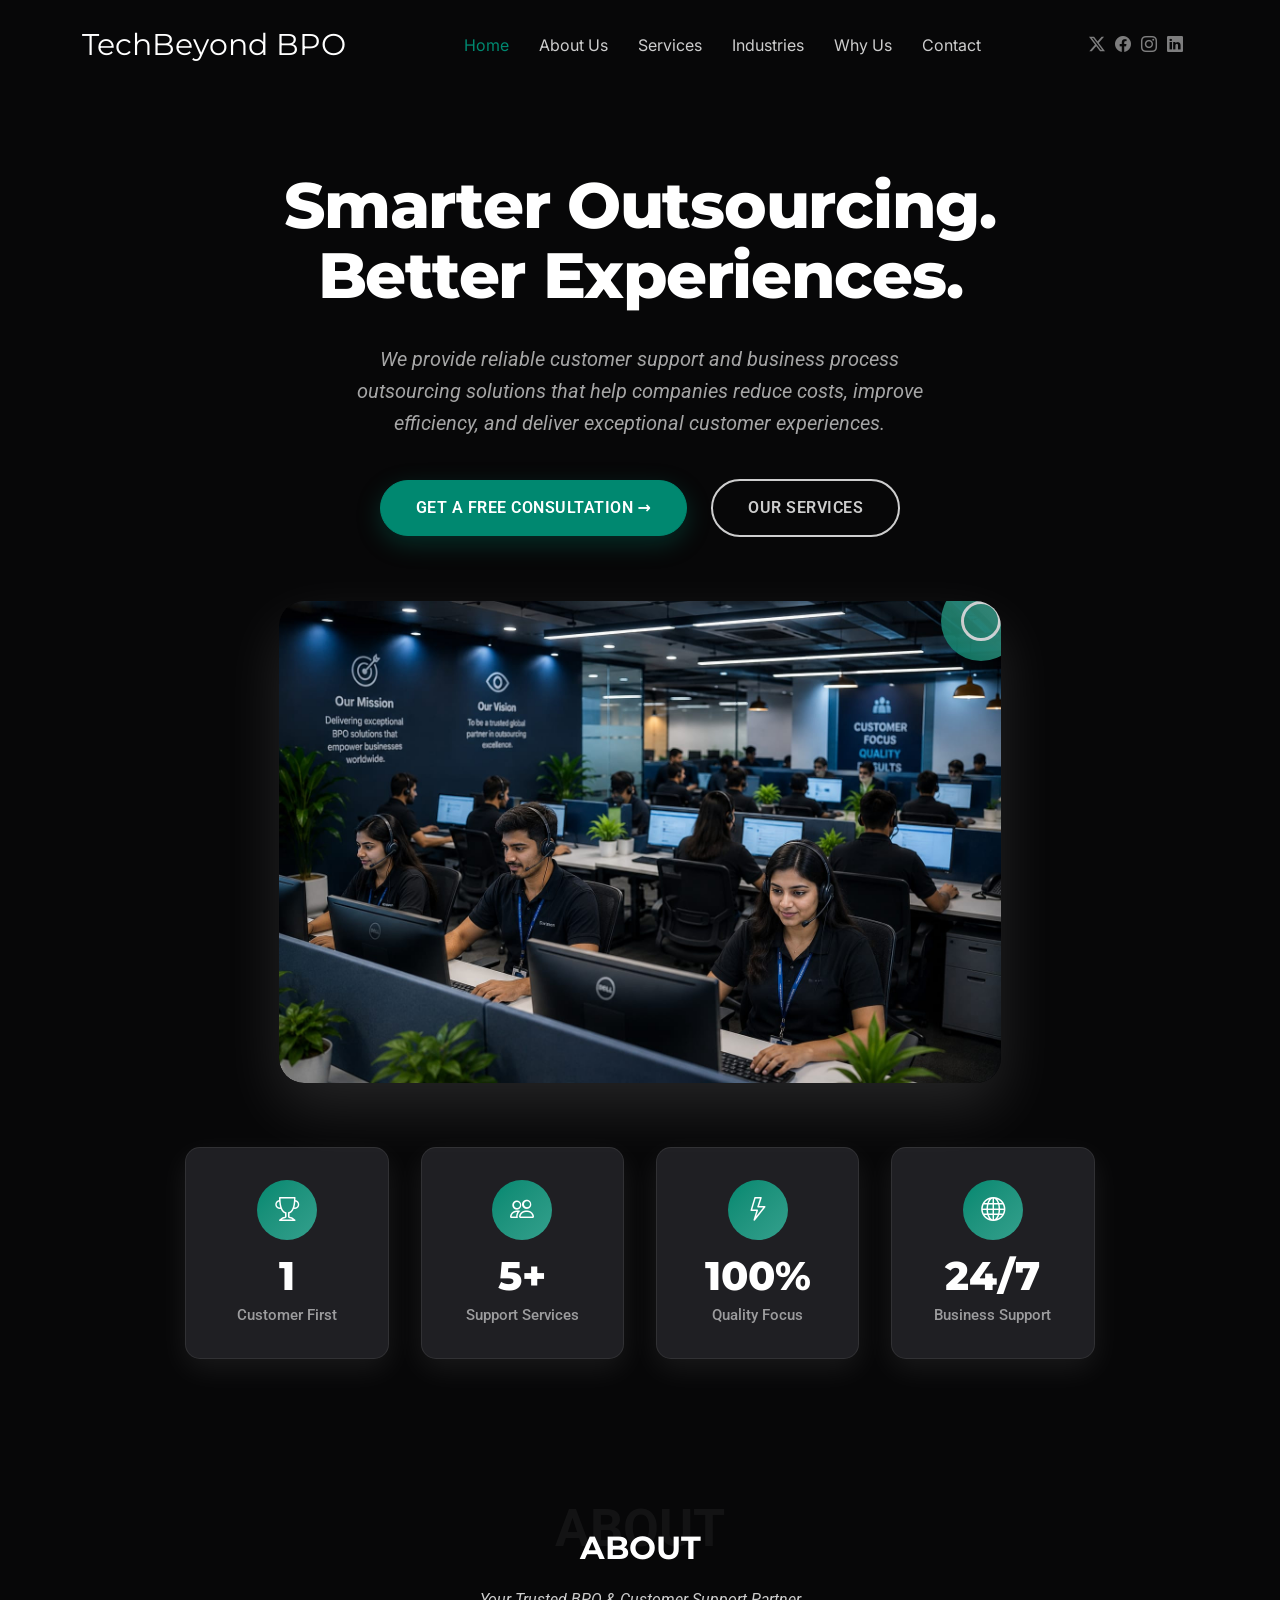
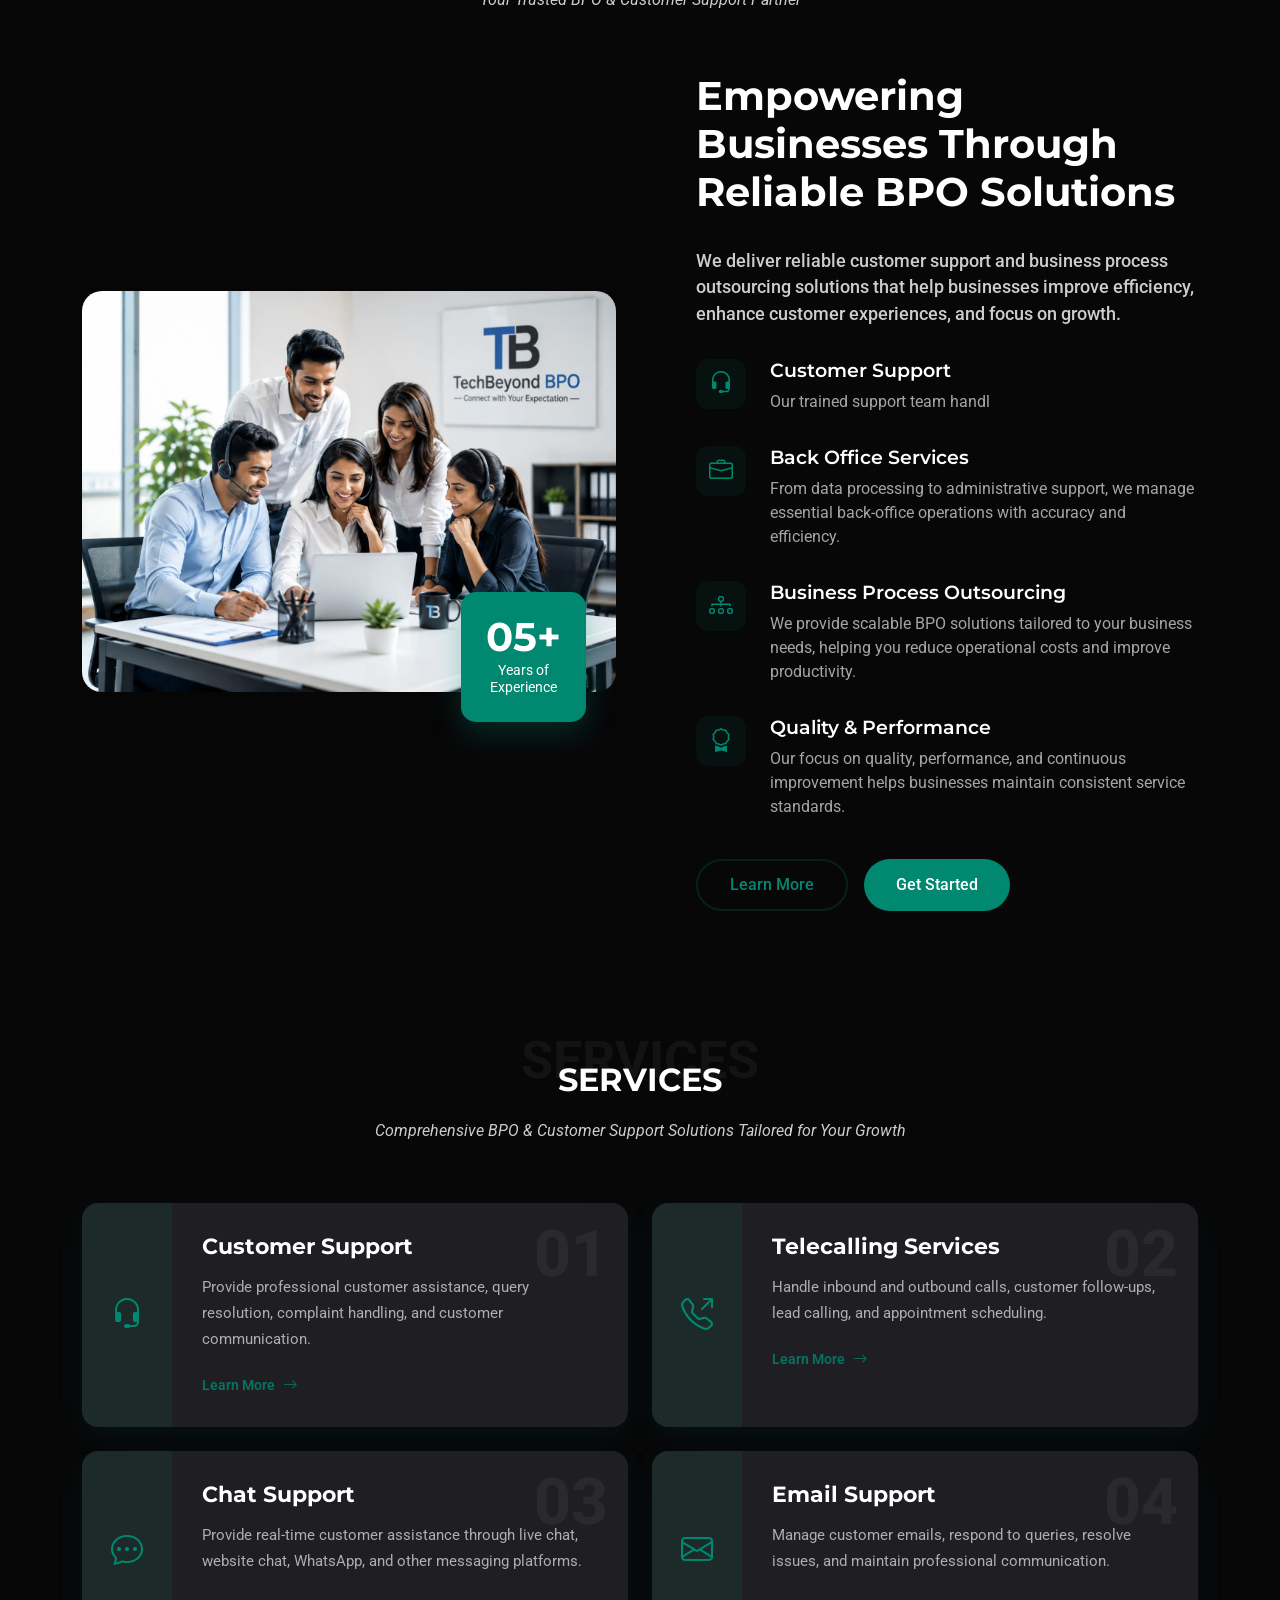
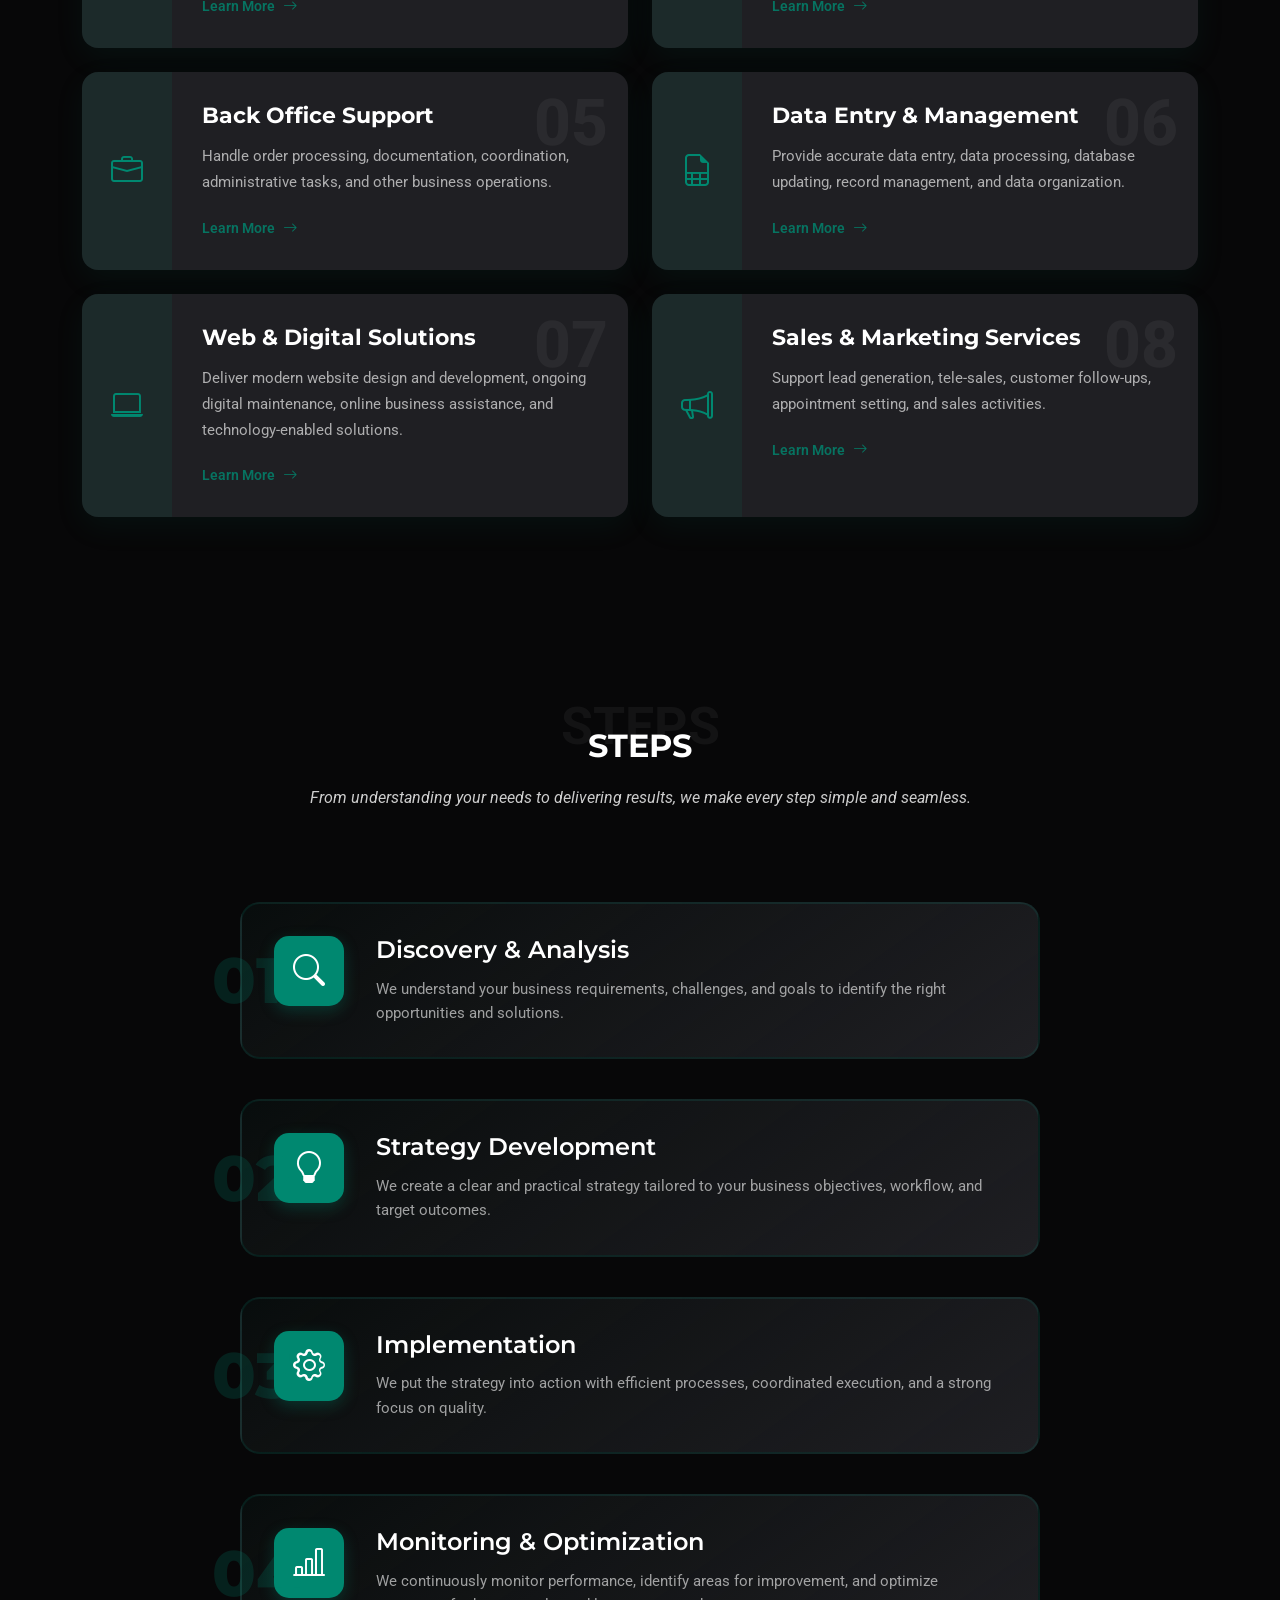
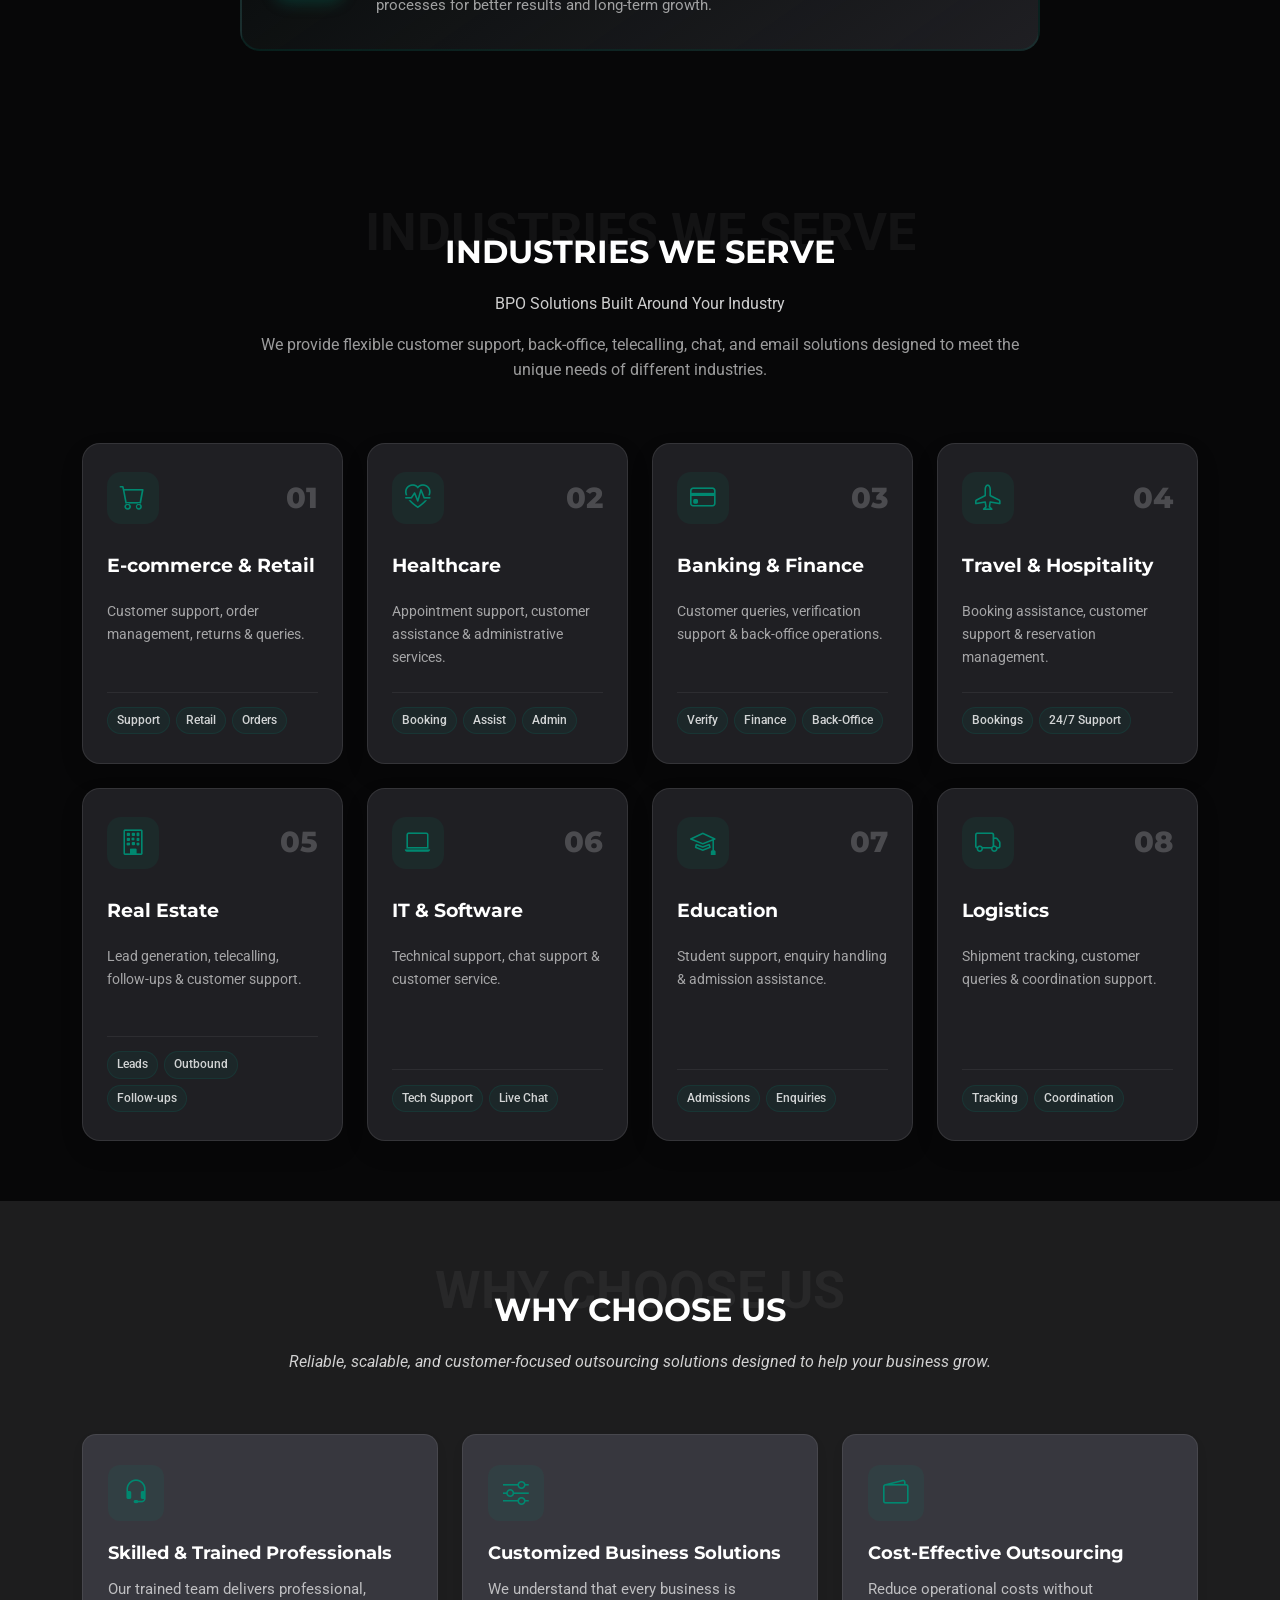
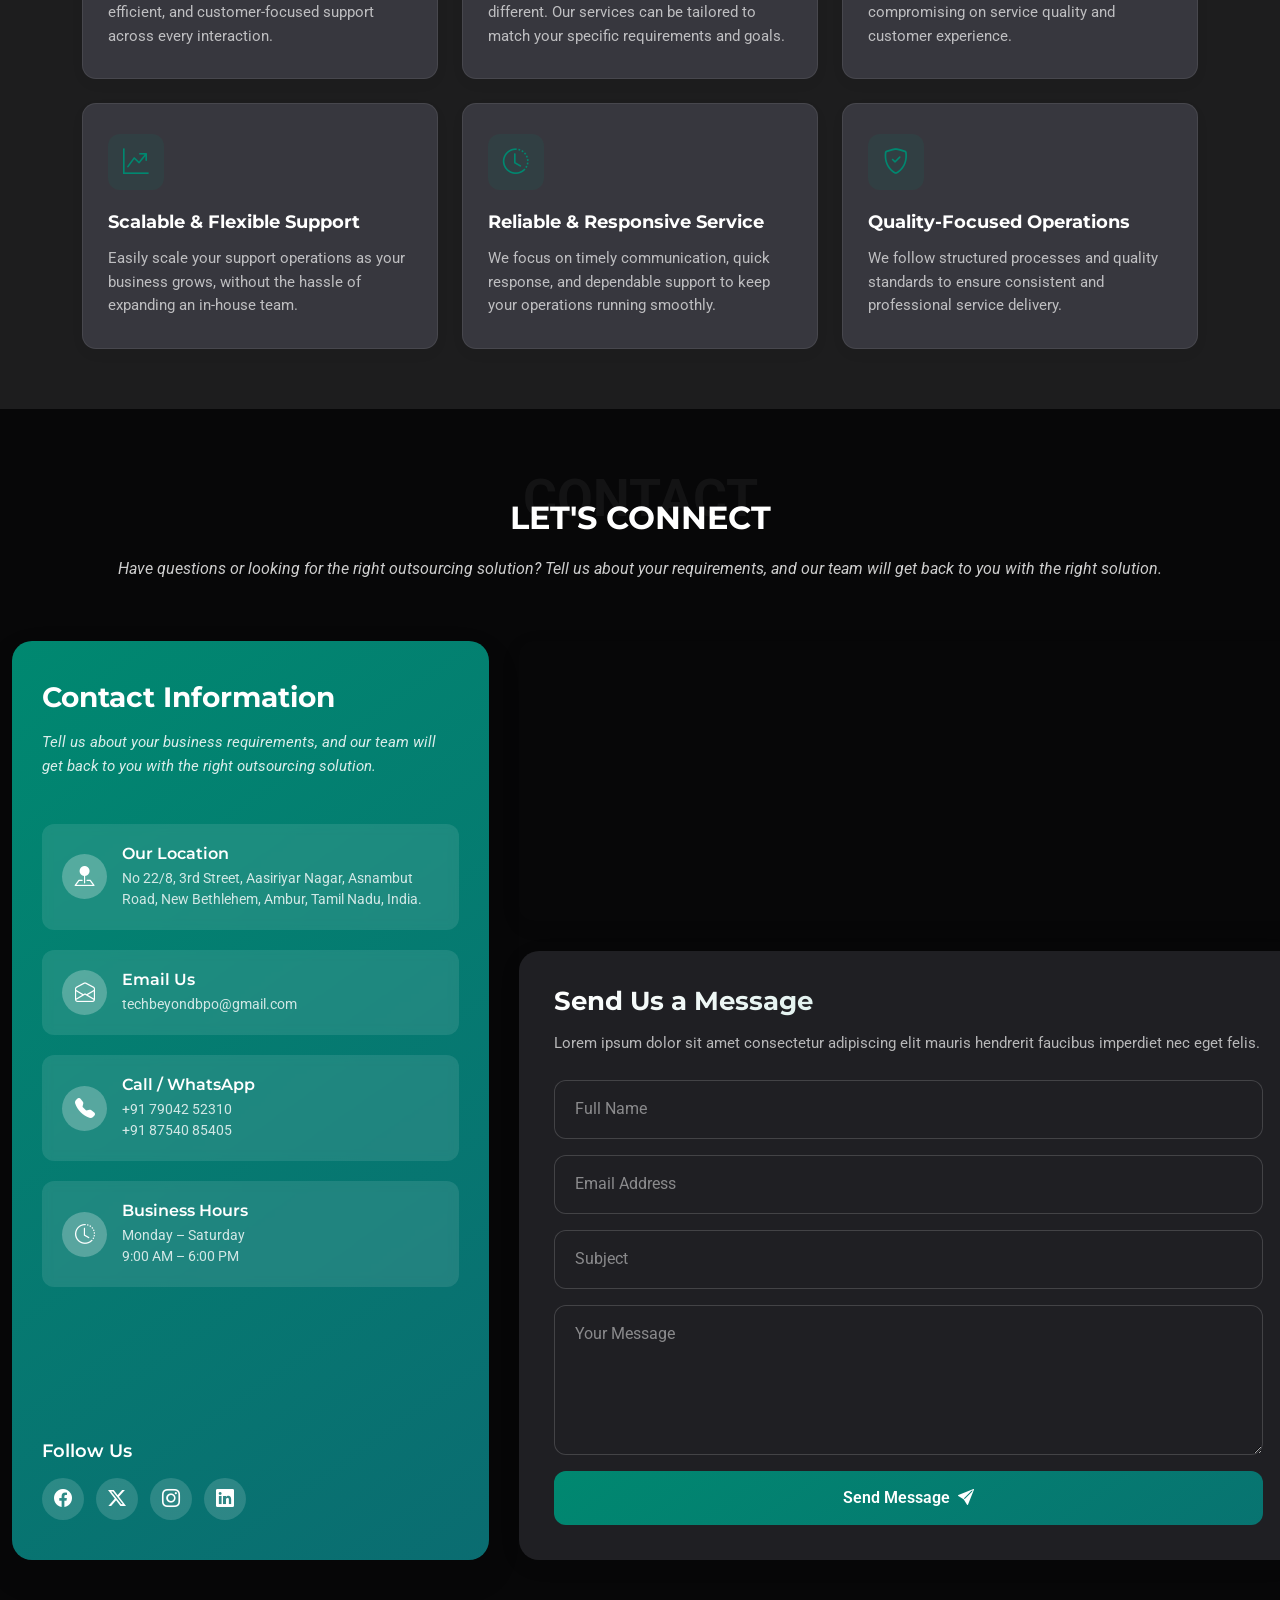
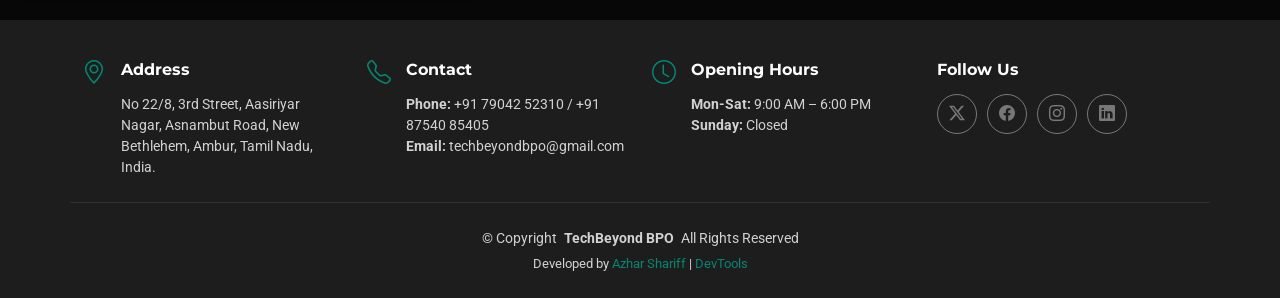
==== index.html @ 52a859a0 "fix: correct truncated text in customer support section" ====
<!DOCTYPE html>
<html lang="en">

<head>
  <meta charset="utf-8">
  <meta content="width=device-width, initial-scale=1.0" name="viewport">
  <title>Techbeyond.com</title>
  <meta name="description" content="">
  <meta name="keywords" content="">

  <!-- Favicons -->
  <link href="assets/img/favicon.png" rel="icon">
  <link href="assets/img/apple-touch-icon.png" rel="apple-touch-icon">

  <!-- Fonts -->
  <link href="https://fonts.googleapis.com" rel="preconnect">
  <link href="https://fonts.gstatic.com" rel="preconnect" crossorigin>
  <link
    href="https://fonts.googleapis.com/css2?family=Roboto:ital,wght@0,100;0,300;0,400;0,500;0,700;0,900;1,100;1,300;1,400;1,500;1,700;1,900&family=Montserrat:ital,wght@0,100;0,200;0,300;0,400;0,500;0,600;0,700;0,800;0,900;1,100;1,200;1,300;1,400;1,500;1,600;1,700;1,800;1,900&family=Inter:wght@100;200;300;400;500;600;700;800;900&display=swap"
    rel="stylesheet">

  <!-- Vendor CSS Files -->
  <link href="assets/vendor/bootstrap/css/bootstrap.min.css" rel="stylesheet">
  <link href="assets/vendor/bootstrap-icons/bootstrap-icons.css" rel="stylesheet">
  <link href="assets/vendor/aos/aos.css" rel="stylesheet">
  <link href="assets/vendor/glightbox/css/glightbox.min.css" rel="stylesheet">
  <link href="assets/vendor/swiper/swiper-bundle.min.css" rel="stylesheet">

  <!-- Main CSS File -->
  <link href="assets/css/main.css" rel="stylesheet">

  <!-- =======================================================
  * Template Name: Techbeyond
  * Template URL: https://bootstrapmade.com/nexa-bootstrap-agency-template/
  * Updated: Aug 19 2025 with Bootstrap v5.3.7
  * Author: BootstrapMade.com
  * License: https://bootstrapmade.com/license/
  ======================================================== -->
</head>

<body class="index-page">

  <header id="header" class="header d-flex align-items-center sticky-top">
    <div class="container position-relative d-flex align-items-center justify-content-between">

      <a href="index.html" class="logo d-flex align-items-center me-auto me-xl-0">
        <!-- Uncomment the line below if you also wish to use an image logo -->
        <!-- <img src="assets/img/logo.webp" alt=""> -->
        <h1 class="sitename">TechBeyond BPO</h1>
      </a>

      <nav id="navmenu" class="navmenu">
        <ul>
          <li><a href="#hero" class="active">Home</a></li>
          <li><a href="#about">About Us</a></li>
          <li><a href="#services">Services</a></li>
          <li><a href="#portfolio">Industries</a></li>
          <li><a href="#team">Why Us</a></li>
          <li><a href="#contact">Contact</a></li>
        </ul>
        <i class="mobile-nav-toggle d-xl-none bi bi-list"></i>
      </nav>

      <div class="header-social-links">
        <a href="#" class="twitter"><i class="bi bi-twitter-x"></i></a>
        <a href="https://www.facebook.com/profile.php?id=61594018509642" class="facebook"><i class="bi bi-facebook"></i></a>
        <a href="#" class="instagram"><i class="bi bi-instagram"></i></a>
        <a href="#" class="linkedin"><i class="bi bi-linkedin"></i></a>
      </div>

    </div>
  </header>

  <main class="main">

    <!-- Hero Section -->
    <section id="hero" class="hero section">
      <div class="hero-background">
        <div class="hero-overlay"></div>
      </div>

      <div class="container" data-aos="fade-up" data-aos-delay="100">
        <div class="row justify-content-center text-center">
          <div class="col-lg-10">
            <div class="hero-content" data-aos="fade-up" data-aos-delay="200">
              <h1>Smarter Outsourcing. Better Experiences.</h1>
              <p><i>We provide reliable customer support and business process outsourcing solutions that help companies
                  reduce costs, improve efficiency, and deliver exceptional customer experiences.</i></p>

              <div class="hero-btns" data-aos="fade-up" data-aos-delay="300">
                <a href="#contact" class="btn btn-primary">Get a Free Consultation &rarr;</a>
                <a href="#services" class="btn btn-outline">
                  OUR SERVICES
                </a>
              </div>
            </div>
          </div>
        </div>

        <div class="row justify-content-center">
          <div class="col-lg-8">
            <div class="hero-image-container" data-aos="zoom-in" data-aos-delay="400">
              <div class="hero-image">
                <img src="assets/img/about/about-15.jpeg" alt="Business Innovation" class="img-fluid">
                <div class="image-decoration"></div>
              </div>
            </div>
          </div>
        </div>

        <div class="row justify-content-center">
          <div class="col-lg-10">
            <div class="hero-stats" data-aos="fade-up" data-aos-delay="500">
              <div class="stat-item">
                <div class="stat-icon">
                  <i class="bi bi-trophy"></i>
                </div>
                <h3><span data-purecounter-start="0" data-purecounter-end="01" data-purecounter-duration="1"
                    class="purecounter"></span></h3>
                <p>Customer First</p>
              </div>
              <div class="stat-item">
                <div class="stat-icon">
                  <i class="bi bi-people"></i>
                </div>
                <h3><span data-purecounter-start="0" data-purecounter-end="05" data-purecounter-duration="1"
                    class="purecounter"></span>+</h3>
                <p>Support Services</p>
              </div>
              <div class="stat-item">
                <div class="stat-icon">
                  <i class="bi bi-lightning"></i>
                </div>
                <h3><span data-purecounter-start="0" data-purecounter-end="100" data-purecounter-duration="1"
                    class="purecounter"></span>%</h3>
                <p>Quality Focus</p>
              </div>
              <div class="stat-item">
                <div class="stat-icon">
                  <i class="bi bi-globe"></i>
                </div>
                <h3><span data-purecounter-start="0" data-purecounter-end="24" data-purecounter-duration="1"
                    class="purecounter"></span>/7</h3>
                <p>Business Support</p>
              </div>
            </div>
          </div>
        </div>
      </div>
    </section><!-- /Hero Section -->

    <!-- About Section -->
    <section id="about" class="about section">

      <!-- Section Title -->
      <div class="container section-title" data-aos="fade-up">
        <span class="description-title">About</span>
        <h2>About</h2>
        <p><i>Your Trusted BPO & Customer Support Partner</i></p>
      </div><!-- End Section Title -->

      <div class="container" data-aos="fade-up" data-aos-delay="100">

        <div class="row gx-0 gx-lg-5 gy-5 align-items-center">
          <div class="col-lg-6" data-aos="zoom-out" data-aos-delay="200">
            <div class="image-wrapper">
              <div class="image-box">
                <img src="assets/img/about/about-square-15.webp" class="img-fluid" alt="About Image" loading="lazy">
              </div>
              <div class="experience-box" data-aos="zoom-in" data-aos-delay="300">
                <div class="years">05+</div>
                <div class="text">Years of<br>Experience</div>
              </div>
            </div>
          </div>

          <div class="col-lg-6" data-aos="fade-left" data-aos-delay="200">
            <div class="content">
              <div class="section-header">
                <h2>Empowering Businesses Through Reliable BPO Solutions</h2>
              </div>

              <p class="highlight-text">We deliver reliable customer support and business process outsourcing solutions
                that help businesses improve efficiency, enhance customer experiences, and focus on growth.</p>

              <div class="features-list">
                <div class="feature-item" data-aos="zoom-in" data-aos-delay="300">
                  <div class="icon-box">
                    <i class="bi bi-headset"></i>
                  </div>
                  <div class="text">
                    <h4>Customer Support</h4>
                    <p>Our trained support team handl</p>
                  </div>
                </div>

                <div class="feature-item" data-aos="zoom-in" data-aos-delay="400">
                  <div class="icon-box">
                    <i class="bi bi-briefcase"></i>
                  </div>
                  <div class="text">
                    <h4>Back Office Services</h4>
                    <p>From data processing to administrative support, we manage essential back-office operations with
                      accuracy and efficiency.</p>
                  </div>
                </div>

                <div class="feature-item" data-aos="zoom-in" data-aos-delay="500">
                  <div class="icon-box">
                    <i class="bi bi-diagram-3"></i>
                  </div>
                  <div class="text">
                    <h4>Business Process Outsourcing</h4>
                    <p>We provide scalable BPO solutions tailored to your business needs, helping you reduce operational
                      costs and improve productivity.</p>
                  </div>
                </div>

                <div class="feature-item" data-aos="zoom-in" data-aos-delay="600">
                  <div class="icon-box">
                    <i class="bi bi-award"></i>
                  </div>
                  <div class="text">
                    <h4>Quality &amp; Performance</h4>
                    <p>Our focus on quality, performance, and continuous improvement helps businesses maintain
                      consistent service standards.</p>
                  </div>
                </div>
              </div>

              <div class="cta-buttons">
                <a href="#services" class="btn-learn-more">Learn More</a>
                <a href="#contact" class="btn-get-started">Get Started</a>
              </div>
            </div>
          </div>
        </div>

      </div>

    </section><!-- /About Section -->

    <!-- Services Section -->
    <section id="services" class="services section">

      <!-- Section Title -->
      <div class="container section-title" data-aos="fade-up">
        <span class="description-title">Services</span>
        <h2>Services</h2>
        <p><i>Comprehensive BPO &amp; Customer Support Solutions Tailored for Your Growth</i></p>
      </div><!-- End Section Title -->

      <div class="container" data-aos="fade-up" data-aos-delay="100">

        <div class="services-container">
          <div class="row g-4">
            <div class="col-lg-6" data-aos="fade-up" data-aos-delay="100">
              <div class="service-item">
                <div class="service-icon">
                  <i class="bi bi-headset"></i>
                </div>
                <div class="service-content">
                  <span class="service-number">01</span>
                  <h3 class="service-title">Customer Support</h3>
                  <p class="service-text">Provide professional customer assistance, query resolution, complaint handling, and customer communication.</p>
                  <a href="service-details.html?service=customer-support" class="service-link">
                    Learn More
                    <i class="bi bi-arrow-right"></i>
                  </a>
                </div>
              </div>
            </div>

            <div class="col-lg-6" data-aos="fade-up" data-aos-delay="200">
              <div class="service-item">
                <div class="service-icon">
                  <i class="bi bi-telephone-outbound"></i>
                </div>
                <div class="service-content">
                  <span class="service-number">02</span>
                  <h3 class="service-title">Telecalling Services</h3>
                  <p class="service-text">Handle inbound and outbound calls, customer follow-ups, lead calling, and appointment scheduling.</p>
                  <a href="service-details.html?service=telecalling-services" class="service-link">
                    Learn More
                    <i class="bi bi-arrow-right"></i>
                  </a>
                </div>
              </div>
            </div>

            <div class="col-lg-6" data-aos="fade-up" data-aos-delay="300">
              <div class="service-item">
                <div class="service-icon">
                  <i class="bi bi-chat-dots"></i>
                </div>
                <div class="service-content">
                  <span class="service-number">03</span>
                  <h3 class="service-title">Chat Support</h3>
                  <p class="service-text">Provide real-time customer assistance through live chat, website chat, WhatsApp, and other messaging platforms.</p>
                  <a href="service-details.html?service=chat-support" class="service-link">
                    Learn More
                    <i class="bi bi-arrow-right"></i>
                  </a>
                </div>
              </div>
            </div>

            <div class="col-lg-6" data-aos="fade-up" data-aos-delay="400">
              <div class="service-item">
                <div class="service-icon">
                  <i class="bi bi-envelope"></i>
                </div>
                <div class="service-content">
                  <span class="service-number">04</span>
                  <h3 class="service-title">Email Support</h3>
                  <p class="service-text">Manage customer emails, respond to queries, resolve issues, and maintain professional communication.</p>
                  <a href="service-details.html?service=email-support" class="service-link">
                    Learn More
                    <i class="bi bi-arrow-right"></i>
                  </a>
                </div>
              </div>
            </div>

            <div class="col-lg-6" data-aos="fade-up" data-aos-delay="500">
              <div class="service-item">
                <div class="service-icon">
                  <i class="bi bi-briefcase"></i>
                </div>
                <div class="service-content">
                  <span class="service-number">05</span>
                  <h3 class="service-title">Back Office Support</h3>
                  <p class="service-text">Handle order processing, documentation, coordination, administrative tasks, and other business operations.</p>
                  <a href="service-details.html?service=back-office-support" class="service-link">
                    Learn More
                    <i class="bi bi-arrow-right"></i>
                  </a>
                </div>
              </div>
            </div>

            <div class="col-lg-6" data-aos="fade-up" data-aos-delay="600">
              <div class="service-item">
                <div class="service-icon">
                  <i class="bi bi-file-earmark-spreadsheet"></i>
                </div>
                <div class="service-content">
                  <span class="service-number">06</span>
                  <h3 class="service-title">Data Entry &amp; Management</h3>
                  <p class="service-text">Provide accurate data entry, data processing, database updating, record management, and data organization.</p>
                  <a href="service-details.html?service=data-entry-management" class="service-link">
                    Learn More
                    <i class="bi bi-arrow-right"></i>
                  </a>
                </div>
              </div>
            </div>

            <div class="col-lg-6" data-aos="fade-up" data-aos-delay="700">
              <div class="service-item">
                <div class="service-icon">
                  <i class="bi bi-laptop"></i>
                </div>
                <div class="service-content">
                  <span class="service-number">07</span>
                  <h3 class="service-title">Web &amp; Digital Solutions</h3>
                  <p class="service-text">Deliver modern website design and development, ongoing digital maintenance, online business assistance, and technology-enabled solutions.</p>
                  <a href="service-details.html?service=digital-support-solutions" class="service-link">
                    Learn More
                    <i class="bi bi-arrow-right"></i>
                  </a>
                </div>
              </div>
            </div>

            <div class="col-lg-6" data-aos="fade-up" data-aos-delay="800">
              <div class="service-item">
                <div class="service-icon">
                  <i class="bi bi-megaphone"></i>
                </div>
                <div class="service-content">
                  <span class="service-number">08</span>
                  <h3 class="service-title">Sales &amp; Marketing Services</h3>
                  <p class="service-text">Support lead generation, tele-sales, customer follow-ups, appointment setting, and sales activities.</p>
                  <a href="service-details.html?service=sales-marketing-services" class="service-link">
                    Learn More
                    <i class="bi bi-arrow-right"></i>
                  </a>
                </div>
              </div>
            </div>
          </div>
        </div>

        <div class="cta-wrapper mt-5 text-center d-none" data-aos="fade-up" data-aos-delay="100">
          <div class="row">
            <div class="col-lg-8 offset-lg-2">
              <div class="cta-box">
                <div class="row align-items-center">
                  <div class="col-lg-4">
                    <div class="cta-image" data-aos="zoom-in" data-aos-delay="200">
                      <img src="assets/img/services/services-8.webp" alt="Services" class="img-fluid rounded-circle">
                    </div>
                  </div>
                  <div class="col-lg-8">
                    <div class="cta-content text-lg-start" data-aos="fade-left" data-aos-delay="300">
                      <h3>Need a Custom Solution?</h3>
                      <p>Every business has unique requirements. Tell us what you need, and we'll create a tailored
                        outsourcing solution that fits your business goals.</p>
                      <a href="custom-solution.html" class="primary-btn">Get a Custom Solution</a>
                    </div>
                  </div>
                </div>
              </div>
            </div>
          </div>
        </div>

      </div>

    </section><!-- /Services Section -->

    <!-- Steps Section -->
    <section id="steps" class="steps section">

      <!-- Section Title -->
      <div class="container section-title" data-aos="fade-up">
        <span class="description-title">Steps</span>
        <h2>Steps</h2>
        <p><i>From understanding your needs to delivering results, we make every step simple and seamless.</i></p>
      </div><!-- End Section Title -->

      <div class="container" data-aos="fade-up" data-aos-delay="100">

        <div class="steps-4">
          <div class="process-container">

            <div class="process-item" data-aos="fade-up" data-aos-delay="200">
              <div class="content">
                <span class="step-number">01</span>
                <div class="card-body">
                  <div class="step-icon">
                    <i class="bi bi-search"></i>
                  </div>
                  <div class="step-content">
                    <h3>Discovery &amp; Analysis</h3>
                    <p>We understand your business requirements, challenges, and goals to identify the right opportunities and solutions.</p>
                  </div>
                </div>
              </div>
            </div><!-- End Process Item -->

            <div class="process-item" data-aos="fade-up" data-aos-delay="300">
              <div class="content">
                <span class="step-number">02</span>
                <div class="card-body">
                  <div class="step-icon">
                    <i class="bi bi-lightbulb"></i>
                  </div>
                  <div class="step-content">
                    <h3>Strategy Development</h3>
                    <p>We create a clear and practical strategy tailored to your business objectives, workflow, and target outcomes.</p>
                  </div>
                </div>
              </div>
            </div><!-- End Process Item -->

            <div class="process-item" data-aos="fade-up" data-aos-delay="400">
              <div class="content">
                <span class="step-number">03</span>
                <div class="card-body">
                  <div class="step-icon">
                    <i class="bi bi-gear"></i>
                  </div>
                  <div class="step-content">
                    <h3>Implementation</h3>
                    <p>We put the strategy into action with efficient processes, coordinated execution, and a strong focus on quality.</p>
                  </div>
                </div>
              </div>
            </div><!-- End Process Item -->

            <div class="process-item" data-aos="fade-up" data-aos-delay="500">
              <div class="content">
                <span class="step-number">04</span>
                <div class="card-body">
                  <div class="step-icon">
                    <i class="bi bi-bar-chart-line"></i>
                  </div>
                  <div class="step-content">
                    <h3>Monitoring &amp; Optimization</h3>
                    <p>We continuously monitor performance, identify areas for improvement, and optimize processes for better results and long-term growth.</p>
                  </div>
                </div>
              </div>
            </div><!-- End Process Item -->

          </div>
        </div>

      </div>

    </section><!-- /Steps Section -->

    <!-- Testimonials Section (Hidden) -->
    <section id="testimonials" class="testimonials section light-background" style="display: none;">

      <!-- Section Title -->
      <div class="container section-title" data-aos="fade-up">
        <span class="description-title">Testimonials</span>
        <h2>Testimonials</h2>
        <p>Necessitatibus eius consequatur ex aliquid fuga eum quidem sint consectetur velit</p>
      </div><!-- End Section Title -->

      <div class="container" data-aos="fade-up" data-aos-delay="100">

        <div class="testimonials-slider swiper init-swiper">
          <script type="application/json" class="swiper-config">
            {
              "loop": true,
              "speed": 800,
              "autoplay": {
                "delay": 5000
              },
              "slidesPerView": 1,
              "spaceBetween": 30,
              "pagination": {
                "el": ".swiper-pagination",
                "type": "bullets",
                "clickable": true
              },
              "breakpoints": {
                "768": {
                  "slidesPerView": 2
                },
                "1200": {
                  "slidesPerView": 3
                }
              }
            }
          </script>
          <div class="swiper-wrapper">
            <div class="swiper-slide">
              <div class="testimonial-card">
                <div class="testimonial-content">
                  <p>
                    <i class="bi bi-quote quote-icon"></i>
                    Lorem ipsum dolor sit amet, consectetur adipiscing elit. Ut elit tellus, luctus nec ullamcorper
                    mattis, pulvinar dapibus leo to maecenas aliquam
                  </p>
                </div>
                <div class="testimonial-profile">
                  <div class="rating">
                    <i class="bi bi-star-fill"></i>
                    <i class="bi bi-star-fill"></i>
                    <i class="bi bi-star-fill"></i>
                    <i class="bi bi-star-fill"></i>
                    <i class="bi bi-star-fill"></i>
                  </div>
                  <div class="profile-info">
                    <img src="assets/img/person/person-m-8.webp" alt="Profile Image">
                    <div>
                      <h3>Robert Johnson</h3>
                      <h4>Marketing Director</h4>
                    </div>
                  </div>
                </div>
              </div>
            </div><!-- End testimonial item -->

            <div class="swiper-slide">
              <div class="testimonial-card">
                <div class="testimonial-content">
                  <p>
                    <i class="bi bi-quote quote-icon"></i>
                    Proin iaculis purus consequat sem cure digni ssim donec porttitora entum suscipit rhoncus.
                    Accusantium quam, ultricies eget id, aliquam eget nibh.
                  </p>
                </div>
                <div class="testimonial-profile">
                  <div class="rating">
                    <i class="bi bi-star-fill"></i>
                    <i class="bi bi-star-fill"></i>
                    <i class="bi bi-star-fill"></i>
                    <i class="bi bi-star-fill"></i>
                    <i class="bi bi-star-fill"></i>
                  </div>
                  <div class="profile-info">
                    <img src="assets/img/person/person-f-3.webp" alt="Profile Image">
                    <div>
                      <h3>Lisa Williams</h3>
                      <h4>Product Manager</h4>
                    </div>
                  </div>
                </div>
              </div>
            </div><!-- End testimonial item -->

            <div class="swiper-slide">
              <div class="testimonial-card">
                <div class="testimonial-content">
                  <p>
                    <i class="bi bi-quote quote-icon"></i>
                    Enim nisi quem export duis labore cillum quae magna enim sint quorum nulla quem veniam duis minim
                    tempor labore quem eram duis noster aute amet eram.
                  </p>
                </div>
                <div class="testimonial-profile">
                  <div class="rating">
                    <i class="bi bi-star-fill"></i>
                    <i class="bi bi-star-fill"></i>
                    <i class="bi bi-star-fill"></i>
                    <i class="bi bi-star-fill"></i>
                    <i class="bi bi-star-fill"></i>
                  </div>
                  <div class="profile-info">
                    <img src="assets/img/person/person-f-10.webp" alt="Profile Image">
                    <div>
                      <h3>Emma Parker</h3>
                      <h4>UX Designer</h4>
                    </div>
                  </div>
                </div>
              </div>
            </div><!-- End testimonial item -->

            <div class="swiper-slide">
              <div class="testimonial-card">
                <div class="testimonial-content">
                  <p>
                    <i class="bi bi-quote quote-icon"></i>
                    Fugiat enim eram quae cillum dolore dolor amet nulla culpa multos export minim fugiat minim velit
                    minim dolor enim duis veniam ipsum anim magna sunt elit.
                  </p>
                </div>
                <div class="testimonial-profile">
                  <div class="rating">
                    <i class="bi bi-star-fill"></i>
                    <i class="bi bi-star-fill"></i>
                    <i class="bi bi-star-fill"></i>
                    <i class="bi bi-star-fill"></i>
                    <i class="bi bi-star-fill"></i>
                  </div>
                  <div class="profile-info">
                    <img src="assets/img/person/person-m-5.webp" alt="Profile Image">
                    <div>
                      <h3>David Miller</h3>
                      <h4>Senior Developer</h4>
                    </div>
                  </div>
                </div>
              </div>
            </div><!-- End testimonial item -->

            <div class="swiper-slide">
              <div class="testimonial-card">
                <div class="testimonial-content">
                  <p>
                    <i class="bi bi-quote quote-icon"></i>
                    Quis quorum aliqua sint quem legam fore sunt eram irure aliqua veniam tempor noster veniam enim
                    culpa labore duis sunt culpa nulla illum cillum fugiat.
                  </p>
                </div>
                <div class="testimonial-profile">
                  <div class="rating">
                    <i class="bi bi-star-fill"></i>
                    <i class="bi bi-star-fill"></i>
                    <i class="bi bi-star-fill"></i>
                    <i class="bi bi-star-fill"></i>
                    <i class="bi bi-star-fill"></i>
                  </div>
                  <div class="profile-info">
                    <img src="assets/img/person/person-m-2.webp" alt="Profile Image">
                    <div>
                      <h3>Michael Davis</h3>
                      <h4>CEO &amp; Founder</h4>
                    </div>
                  </div>
                </div>
              </div>
            </div><!-- End testimonial item -->

            <div class="swiper-slide">
              <div class="testimonial-card">
                <div class="testimonial-content">
                  <p>
                    <i class="bi bi-quote quote-icon"></i>
                    Eius ipsam praesentium dolor quaerat inventore rerum odio. Quos laudantium adipisci eius. Accusamus
                    qui iste cupiditate sed temporibus est aspernatur.
                  </p>
                </div>
                <div class="testimonial-profile">
                  <div class="rating">
                    <i class="bi bi-star-fill"></i>
                    <i class="bi bi-star-fill"></i>
                    <i class="bi bi-star-fill"></i>
                    <i class="bi bi-star-fill"></i>
                    <i class="bi bi-star-fill"></i>
                  </div>
                  <div class="profile-info">
                    <img src="assets/img/person/person-f-7.webp" alt="Profile Image">
                    <div>
                      <h3>Sarah Thompson</h3>
                      <h4>Art Director</h4>
                    </div>
                  </div>
                </div>
              </div>
            </div><!-- End testimonial item -->
          </div>
          <div class="swiper-pagination"></div>
        </div>

      </div>

    </section><!-- /Testimonials Section -->

    <!-- Portfolio Section (Industries) -->
    <section id="portfolio" class="portfolio section">

      <!-- Section Title -->
      <div class="container section-title" data-aos="fade-up">
        <span class="description-title">Industries We Serve</span>
        <h2>Industries We Serve</h2>
        <p>BPO Solutions Built Around Your Industry</p>
        <p class="mt-3 mx-auto" style="max-width: 800px; font-size: 1rem; color: color-mix(in srgb, var(--default-color), transparent 25%); line-height: 1.6;">
          We provide flexible customer support, back-office, telecalling, chat, and email solutions designed to meet the unique needs of different industries.
        </p>
      </div><!-- End Section Title -->

      <div class="container" data-aos="fade-up" data-aos-delay="100">

        <div class="row g-4">

          <!-- E-commerce & Retail -->
          <div class="col-lg-3 col-md-6" data-aos="fade-up" data-aos-delay="100">
            <div class="industry-card">
              <div class="industry-card-header">
                <div class="industry-icon">
                  <i class="bi bi-cart"></i>
                </div>
                <span class="industry-number">01</span>
              </div>
              <div class="industry-card-body">
                <h3>E-commerce &amp; Retail</h3>
                <p>Customer support, order management, returns &amp; queries.</p>
              </div>
              <div class="industry-card-footer">
                <div class="industry-tags">
                  <span>Support</span>
                  <span>Retail</span>
                  <span>Orders</span>
                </div>
              </div>
            </div>
          </div><!-- End Industry Card -->

          <!-- Healthcare -->
          <div class="col-lg-3 col-md-6" data-aos="fade-up" data-aos-delay="200">
            <div class="industry-card">
              <div class="industry-card-header">
                <div class="industry-icon">
                  <i class="bi bi-heart-pulse"></i>
                </div>
                <span class="industry-number">02</span>
              </div>
              <div class="industry-card-body">
                <h3>Healthcare</h3>
                <p>Appointment support, customer assistance &amp; administrative services.</p>
              </div>
              <div class="industry-card-footer">
                <div class="industry-tags">
                  <span>Booking</span>
                  <span>Assist</span>
                  <span>Admin</span>
                </div>
              </div>
            </div>
          </div><!-- End Industry Card -->

          <!-- Banking & Financial Services -->
          <div class="col-lg-3 col-md-6" data-aos="fade-up" data-aos-delay="300">
            <div class="industry-card">
              <div class="industry-card-header">
                <div class="industry-icon">
                  <i class="bi bi-credit-card"></i>
                </div>
                <span class="industry-number">03</span>
              </div>
              <div class="industry-card-body">
                <h3>Banking &amp; Finance</h3>
                <p>Customer queries, verification support &amp; back-office operations.</p>
              </div>
              <div class="industry-card-footer">
                <div class="industry-tags">
                  <span>Verify</span>
                  <span>Finance</span>
                  <span>Back-Office</span>
                </div>
              </div>
            </div>
          </div><!-- End Industry Card -->

          <!-- Travel & Hospitality -->
          <div class="col-lg-3 col-md-6" data-aos="fade-up" data-aos-delay="400">
            <div class="industry-card">
              <div class="industry-card-header">
                <div class="industry-icon">
                  <i class="bi bi-airplane"></i>
                </div>
                <span class="industry-number">04</span>
              </div>
              <div class="industry-card-body">
                <h3>Travel &amp; Hospitality</h3>
                <p>Booking assistance, customer support &amp; reservation management.</p>
              </div>
              <div class="industry-card-footer">
                <div class="industry-tags">
                  <span>Bookings</span>
                  <span>24/7 Support</span>
                </div>
              </div>
            </div>
          </div><!-- End Industry Card -->

          <!-- Real Estate -->
          <div class="col-lg-3 col-md-6" data-aos="fade-up" data-aos-delay="500">
            <div class="industry-card">
              <div class="industry-card-header">
                <div class="industry-icon">
                  <i class="bi bi-building"></i>
                </div>
                <span class="industry-number">05</span>
              </div>
              <div class="industry-card-body">
                <h3>Real Estate</h3>
                <p>Lead generation, telecalling, follow-ups &amp; customer support.</p>
              </div>
              <div class="industry-card-footer">
                <div class="industry-tags">
                  <span>Leads</span>
                  <span>Outbound</span>
                  <span>Follow-ups</span>
                </div>
              </div>
            </div>
          </div><!-- End Industry Card -->

          <!-- IT & Software -->
          <div class="col-lg-3 col-md-6" data-aos="fade-up" data-aos-delay="600">
            <div class="industry-card">
              <div class="industry-card-header">
                <div class="industry-icon">
                  <i class="bi bi-laptop"></i>
                </div>
                <span class="industry-number">06</span>
              </div>
              <div class="industry-card-body">
                <h3>IT &amp; Software</h3>
                <p>Technical support, chat support &amp; customer service.</p>
              </div>
              <div class="industry-card-footer">
                <div class="industry-tags">
                  <span>Tech Support</span>
                  <span>Live Chat</span>
                </div>
              </div>
            </div>
          </div><!-- End Industry Card -->

          <!-- Education & E-Learning -->
          <div class="col-lg-3 col-md-6" data-aos="fade-up" data-aos-delay="700">
            <div class="industry-card">
              <div class="industry-card-header">
                <div class="industry-icon">
                  <i class="bi bi-mortarboard"></i>
                </div>
                <span class="industry-number">07</span>
              </div>
              <div class="industry-card-body">
                <h3>Education</h3>
                <p>Student support, enquiry handling &amp; admission assistance.</p>
              </div>
              <div class="industry-card-footer">
                <div class="industry-tags">
                  <span>Admissions</span>
                  <span>Enquiries</span>
                </div>
              </div>
            </div>
          </div><!-- End Industry Card -->

          <!-- Logistics & Transportation -->
          <div class="col-lg-3 col-md-6" data-aos="fade-up" data-aos-delay="800">
            <div class="industry-card">
              <div class="industry-card-header">
                <div class="industry-icon">
                  <i class="bi bi-truck"></i>
                </div>
                <span class="industry-number">08</span>
              </div>
              <div class="industry-card-body">
                <h3>Logistics</h3>
                <p>Shipment tracking, customer queries &amp; coordination support.</p>
              </div>
              <div class="industry-card-footer">
                <div class="industry-tags">
                  <span>Tracking</span>
                  <span>Coordination</span>
                </div>
              </div>
            </div>
          </div><!-- End Industry Card -->

        </div>

      </div>

    </section><!-- /Portfolio Section -->

    <!-- Why Choose Us Section -->
    <section id="team" class="why-us section light-background">

      <!-- Section Title -->
      <div class="container section-title" data-aos="fade-up">
        <span class="description-title">Why Choose Us</span>
        <h2>Why Choose Us</h2>
        <p><i>Reliable, scalable, and customer-focused outsourcing solutions designed to help your business grow.</i></p>
      </div><!-- End Section Title -->

      <div class="container" data-aos="fade-up" data-aos-delay="100">

        <div class="row g-4">

          <!-- 1. Skilled & Trained Professionals -->
          <div class="col-lg-4 col-md-6" data-aos="fade-up" data-aos-delay="100">
            <div class="why-us-card">
              <div class="why-us-icon">
                <i class="bi bi-headset"></i>
              </div>
              <h3>Skilled &amp; Trained Professionals</h3>
              <p>Our trained team delivers professional, efficient, and customer-focused support across every interaction.</p>
            </div>
          </div>

          <!-- 2. Customized Business Solutions -->
          <div class="col-lg-4 col-md-6" data-aos="fade-up" data-aos-delay="200">
            <div class="why-us-card">
              <div class="why-us-icon">
                <i class="bi bi-sliders"></i>
              </div>
              <h3>Customized Business Solutions</h3>
              <p>We understand that every business is different. Our services can be tailored to match your specific requirements and goals.</p>
            </div>
          </div>

          <!-- 3. Cost-Effective Outsourcing -->
          <div class="col-lg-4 col-md-6" data-aos="fade-up" data-aos-delay="300">
            <div class="why-us-card">
              <div class="why-us-icon">
                <i class="bi bi-wallet2"></i>
              </div>
              <h3>Cost-Effective Outsourcing</h3>
              <p>Reduce operational costs without compromising on service quality and customer experience.</p>
            </div>
          </div>

          <!-- 4. Scalable & Flexible Support -->
          <div class="col-lg-4 col-md-6" data-aos="fade-up" data-aos-delay="400">
            <div class="why-us-card">
              <div class="why-us-icon">
                <i class="bi bi-graph-up-arrow"></i>
              </div>
              <h3>Scalable &amp; Flexible Support</h3>
              <p>Easily scale your support operations as your business grows, without the hassle of expanding an in-house team.</p>
            </div>
          </div>

          <!-- 5. Reliable & Responsive Service -->
          <div class="col-lg-4 col-md-6" data-aos="fade-up" data-aos-delay="500">
            <div class="why-us-card">
              <div class="why-us-icon">
                <i class="bi bi-clock-history"></i>
              </div>
              <h3>Reliable &amp; Responsive Service</h3>
              <p>We focus on timely communication, quick response, and dependable support to keep your operations running smoothly.</p>
            </div>
          </div>

          <!-- 6. Quality-Focused Operations -->
          <div class="col-lg-4 col-md-6" data-aos="fade-up" data-aos-delay="600">
            <div class="why-us-card">
              <div class="why-us-icon">
                <i class="bi bi-shield-check"></i>
              </div>
              <h3>Quality-Focused Operations</h3>
              <p>We follow structured processes and quality standards to ensure consistent and professional service delivery.</p>
            </div>
          </div>

        </div>

      </div>

    </section><!-- /Why Choose Us Section -->

    <!-- Pricing Section (Hidden) -->
    <section id="pricing" class="pricing section" style="display: none;">
      <!-- Section Title -->
      <div class="container section-title" data-aos="fade-up">
        <span class="description-title">Pricing</span>
        <h2>Pricing</h2>
        <p>Necessitatibus eius consequatur ex aliquid fuga eum quidem sint consectetur velit</p>
      </div><!-- End Section Title -->

      <div class="container" data-aos="fade-up" data-aos-delay="100">
        <div class="row g-4">
          <div class="col-lg-4" data-aos="fade-up" data-aos-delay="200">
            <div class="pricing-card">
              <div class="pricing-header">
                <h3>Basic</h3>
                <div class="price">
                  <span class="currency">$</span>
                  <span class="amount">19</span>
                  <span class="period">/ month</span>
                </div>
              </div>
              <ul class="features-list">
                <li><i class="bi bi-check-circle-fill"></i> Donec volutpat metus in erat</li>
                <li><i class="bi bi-check-circle-fill"></i> Vestibulum ut erat consectetur</li>
                <li><i class="bi bi-check-circle-fill"></i> Curabitur pretium orci sed metus</li>
                <li class="disabled"><i class="bi bi-x-circle-fill"></i> Vivamus tincidunt risus ipsum</li>
                <li class="disabled"><i class="bi bi-x-circle-fill"></i> Nullam lobortis nulla in diam</li>
              </ul>
              <div class="text-center">
                <a href="#" class="btn btn-primary">Choose Plan</a>
              </div>
            </div>
          </div>

          <div class="col-lg-4" data-aos="fade-up" data-aos-delay="300">
            <div class="pricing-card featured">
              <div class="pricing-header">
                <h3>Pro</h3>
                <div class="price">
                  <span class="currency">$</span>
                  <span class="amount">49</span>
                  <span class="period">/ month</span>
                </div>
              </div>
              <ul class="features-list">
                <li><i class="bi bi-check-circle-fill"></i> Donec volutpat metus in erat</li>
                <li><i class="bi bi-check-circle-fill"></i> Vestibulum ut erat consectetur</li>
                <li><i class="bi bi-check-circle-fill"></i> Curabitur pretium orci sed metus</li>
                <li><i class="bi bi-check-circle-fill"></i> Vivamus tincidunt risus ipsum</li>
                <li class="disabled"><i class="bi bi-x-circle-fill"></i> Nullam lobortis nulla in diam</li>
              </ul>
              <div class="text-center">
                <a href="#" class="btn btn-primary">Choose Plan</a>
              </div>
            </div>
          </div>

          <div class="col-lg-4" data-aos="fade-up" data-aos-delay="400">
            <div class="pricing-card">
              <div class="pricing-header">
                <h3>Enterprise</h3>
                <div class="price">
                  <span class="currency">$</span>
                  <span class="amount">99</span>
                  <span class="period">/ month</span>
                </div>
              </div>
              <ul class="features-list">
                <li><i class="bi bi-check-circle-fill"></i> Donec volutpat metus in erat</li>
                <li><i class="bi bi-check-circle-fill"></i> Vestibulum ut erat consectetur</li>
                <li><i class="bi bi-check-circle-fill"></i> Curabitur pretium orci sed metus</li>
                <li><i class="bi bi-check-circle-fill"></i> Vivamus tincidunt risus ipsum</li>
                <li><i class="bi bi-check-circle-fill"></i> Nullam lobortis nulla in diam</li>
              </ul>
              <div class="text-center">
                <a href="#" class="btn btn-primary">Choose Plan</a>
              </div>
            </div>
          </div>
        </div>
      </div>
    </section><!-- /Pricing Section -->

    <!-- Faq Section (Our Commitment + 4 boxes - Hidden) -->
    <section id="faq" class="faq section" style="display: none;">

      <div class="container" data-aos="fade-up" data-aos-delay="100">

        <div class="row justify-content-center">
          <div class="col-lg-10">

            <div class="faq-wrapper">

              <div class="faq-item faq-active">
                <div class="faq-header">
                  <div class="faq-icon">
                    <i class="bi bi-question-circle"></i>
                  </div>
                  <h4>Our Commitment</h4>
                  <div class="faq-toggle">
                    <i class="bi bi-plus"></i>
                    <i class="bi bi-dash"></i>
                  </div>
                </div>
                <div class="faq-content">
                  <div class="content-inner">
                    <p>Pellentesque habitant morbi tristique senectus et netus et malesuada fames ac turpis egestas.
                      Vestibulum tortor quam, feugiat vitae, ultricies eget, tempor sit amet, ante.</p>
                  </div>
                </div>
              </div><!-- End FAQ Item -->

              <div class="faq-item">
                <div class="faq-header">
                  <div class="faq-icon">
                    <i class="bi bi-question-circle"></i>
                  </div>
                  <h4>Curabitur arcu erat, accumsan id imperdiet et, porttitor at sem?</h4>
                  <div class="faq-toggle">
                    <i class="bi bi-plus"></i>
                    <i class="bi bi-dash"></i>
                  </div>
                </div>
                <div class="faq-content">
                  <div class="content-inner">
                    <p>Donec rutrum congue leo eget malesuada. Sed porttitor lectus nibh. Vestibulum ac diam sit amet
                      quam vehicula elementum sed sit amet dui. Proin eget tortor risus. Curabitur aliquet quam id dui
                      posuere blandit.</p>
                  </div>
                </div>
              </div><!-- End FAQ Item -->

              <div class="faq-item">
                <div class="faq-header">
                  <div class="faq-icon">
                    <i class="bi bi-question-circle"></i>
                  </div>
                  <h4>Vestibulum ante ipsum primis in faucibus orci luctus?</h4>
                  <div class="faq-toggle">
                    <i class="bi bi-plus"></i>
                    <i class="bi bi-dash"></i>
                  </div>
                </div>
                <div class="faq-content">
                  <div class="content-inner">
                    <p>Lorem ipsum dolor sit amet, consectetur adipiscing elit, sed do eiusmod tempor incididunt ut
                      labore et dolore magna aliqua. Ut enim ad minim veniam, quis nostrud exercitation ullamco laboris.
                    </p>
                  </div>
                </div>
              </div><!-- End FAQ Item -->

              <div class="faq-item">
                <div class="faq-header">
                  <div class="faq-icon">
                    <i class="bi bi-question-circle"></i>
                  </div>
                  <h4>Nulla facilisi morbi tempus iaculis urna id volutpat?</h4>
                  <div class="faq-toggle">
                    <i class="bi bi-plus"></i>
                    <i class="bi bi-dash"></i>
                  </div>
                </div>
                <div class="faq-content">
                  <div class="content-inner">
                    <p>Sed ut perspiciatis unde omnis iste natus error sit voluptatem accusantium doloremque laudantium.
                      Totam rem aperiam, eaque ipsa quae ab illo inventore veritatis.</p>
                  </div>
                </div>
              </div><!-- End FAQ Item -->

              <div class="faq-item">
                <div class="faq-header">
                  <div class="faq-icon">
                    <i class="bi bi-question-circle"></i>
                  </div>
                  <h4>Praesent sapien massa, convallis a pellentesque nec?</h4>
                  <div class="faq-toggle">
                    <i class="bi bi-plus"></i>
                    <i class="bi bi-dash"></i>
                  </div>
                </div>
                <div class="faq-content">
                  <div class="content-inner">
                    <p>At vero eos et accusamus et iusto odio dignissimos ducimus qui blanditiis praesentium voluptatum
                      deleniti atque corrupti quos dolores et quas molestias excepturi sint.</p>
                  </div>
                </div>
              </div><!-- End FAQ Item -->

            </div>

          </div>
        </div>

      </div>

    </section><!-- /Faq Section -->

    <!-- Contact Section -->
    <section id="contact" class="contact section">
      <!-- Section Title -->
      <div class="container section-title" data-aos="fade-up">
        <span class="description-title">Contact</span>
        <h2>Let's Connect</h2>
        <p><i>Have questions or looking for the right outsourcing solution? Tell us about your requirements, and our team will get back to you with the right solution.</i></p>
      </div><!-- End Section Title -->

      <div class="container">
        <div class="contact-wrapper">
          <div class="contact-info-panel">
            <div class="contact-info-header">
              <h3>Contact Information</h3>
              <p><i>Tell us about your business requirements, and our team will get back to you with the right outsourcing solution.</i></p>
            </div>

            <div class="contact-info-cards">
              <div class="info-card">
                <div class="icon-container">
                  <i class="bi bi-pin-map-fill"></i>
                </div>
                <div class="card-content">
                  <h4>Our Location</h4>
                  <p>No 22/8, 3rd Street, Aasiriyar Nagar, Asnambut Road, New Bethlehem, Ambur, Tamil Nadu, India.</p>
                </div>
              </div>

              <div class="info-card">
                <div class="icon-container">
                  <i class="bi bi-envelope-open"></i>
                </div>
                <div class="card-content">
                  <h4>Email Us</h4>
                  <p>techbeyondbpo@gmail.com</p>
                </div>
              </div>

              <div class="info-card">
                <div class="icon-container">
                  <i class="bi bi-telephone-fill"></i>
                </div>
                <div class="card-content">
                  <h4>Call / WhatsApp</h4>
                  <p>+91 79042 52310<br>+91 87540 85405</p>
                </div>
              </div>

              <div class="info-card">
                <div class="icon-container">
                  <i class="bi bi-clock-history"></i>
                </div>
                <div class="card-content">
                  <h4>Business Hours</h4>
                  <p>Monday – Saturday<br>9:00 AM – 6:00 PM</p>
                </div>
              </div>
            </div>

            <div class="social-links-panel">
              <h5>Follow Us</h5>
              <div class="social-icons">
                <a href="#"><i class="bi bi-facebook"></i></a>
                <a href="#"><i class="bi bi-twitter-x"></i></a>
                <a href="#"><i class="bi bi-instagram"></i></a>
                <a href="#"><i class="bi bi-linkedin"></i></a>
              </div>
            </div>
          </div>

          <div class="contact-form-panel">
            <div class="map-container">
              <iframe
                src="https://www.google.com/maps/embed?pb=!1m14!1m8!1m3!1d48389.78314118045!2d-74.006138!3d40.710059!3m2!1i1024!2i768!4f13.1!3m3!1m2!1s0x89c25a22a3bda30d%3A0xb89d1fe6bc499443!2sDowntown%20Conference%20Center!5e0!3m2!1sen!2sus!4v1676961268712!5m2!1sen!2sus"
                width="100%" height="100%" style="border:0;" allowfullscreen="" loading="lazy"
                referrerpolicy="no-referrer-when-downgrade"></iframe>
            </div>

            <div class="form-container">
              <h3>Send Us a Message</h3>
              <p>Lorem ipsum dolor sit amet consectetur adipiscing elit mauris hendrerit faucibus imperdiet nec eget
                felis.</p>

              <form action="forms/contact.php" method="post" class="php-email-form">
                <div class="form-floating mb-3">
                  <input type="text" class="form-control" id="nameInput" name="name" placeholder="Full Name"
                    required="">
                  <label for="nameInput">Full Name</label>
                </div>

                <div class="form-floating mb-3">
                  <input type="email" class="form-control" id="emailInput" name="email" placeholder="Email Address"
                    required="">
                  <label for="emailInput">Email Address</label>
                </div>

                <div class="form-floating mb-3">
                  <input type="text" class="form-control" id="subjectInput" name="subject" placeholder="Subject"
                    required="">
                  <label for="subjectInput">Subject</label>
                </div>

                <div class="form-floating mb-3">
                  <textarea class="form-control" id="messageInput" name="message" rows="5" placeholder="Your Message"
                    style="height: 150px" required=""></textarea>
                  <label for="messageInput">Your Message</label>
                </div>

                <div class="my-3">
                  <div class="loading">Loading</div>
                  <div class="error-message"></div>
                  <div class="sent-message">Your message has been sent. Thank you!</div>
                </div>

                <div class="d-grid">
                  <button type="submit" class="btn-submit">Send Message <i class="bi bi-send-fill ms-2"></i></button>
                </div>
              </form>
            </div>
          </div>
        </div>
      </div>
    </section><!-- /Contact Section -->

  </main>

  <footer id="footer" class="footer light-background">

    <div class="container">
      <div class="row gy-3">
        <div class="col-lg-3 col-md-6 d-flex">
          <i class="bi bi-geo-alt icon"></i>
          <div class="address">
            <h4>Address</h4>
            <p>No 22/8, 3rd Street, Aasiriyar Nagar, Asnambut Road, New Bethlehem, Ambur, Tamil Nadu, India.</p>
          </div>

        </div>

        <div class="col-lg-3 col-md-6 d-flex">
          <i class="bi bi-telephone icon"></i>
          <div>
            <h4>Contact</h4>
            <p>
              <strong>Phone:</strong> <span>+91 79042 52310 / +91 87540 85405</span><br>
              <strong>Email:</strong> <span>techbeyondbpo@gmail.com</span><br>
            </p>
          </div>
        </div>

        <div class="col-lg-3 col-md-6 d-flex">
          <i class="bi bi-clock icon"></i>
          <div>
            <h4>Opening Hours</h4>
            <p>
              <strong>Mon-Sat:</strong> <span>9:00 AM – 6:00 PM</span><br>
              <strong>Sunday:</strong> <span>Closed</span>
            </p>
          </div>
        </div>

        <div class="col-lg-3 col-md-6">
          <h4>Follow Us</h4>
          <div class="social-links d-flex">
            <a href="#" class="twitter"><i class="bi bi-twitter-x"></i></a>
            <a href="#" class="facebook"><i class="bi bi-facebook"></i></a>
            <a href="#" class="instagram"><i class="bi bi-instagram"></i></a>
            <a href="#" class="linkedin"><i class="bi bi-linkedin"></i></a>
          </div>
        </div>

      </div>
    </div>

    <div class="container copyright text-center mt-4">
      <p>© <span>Copyright</span> <strong class="px-1 sitename">TechBeyond BPO</strong> <span>All Rights Reserved</span></p>
      <div class="credits">
        <!-- All the links in the footer should remain intact. -->
        <!-- You can delete the links only if you've purchased the pro version. -->
        <!-- Licensing information: https://bootstrapmade.com/license/ -->
        <!-- Purchase the pro version with working PHP/AJAX contact form: [buy-url] -->
        Developed by <a href="https://bootstrapmade.com/">Azhar Shariff</a> | <a
          href="https://bootstrapmade.com/tools/">DevTools</a>
      </div>
    </div>

  </footer>

  <!-- Scroll Top -->
  <a href="#" id="scroll-top" class="scroll-top d-flex align-items-center justify-content-center"><i
      class="bi bi-arrow-up-short"></i></a>

  <!-- Preloader -->
  <div id="preloader"></div>

  <!-- Vendor JS Files -->
  <script src="assets/vendor/bootstrap/js/bootstrap.bundle.min.js"></script>
  <script src="assets/vendor/php-email-form/validate.js"></script>
  <script src="assets/vendor/aos/aos.js"></script>
  <script src="assets/vendor/glightbox/js/glightbox.min.js"></script>
  <script src="assets/vendor/purecounter/purecounter_vanilla.js"></script>
  <script src="assets/vendor/swiper/swiper-bundle.min.js"></script>
  <script src="assets/vendor/imagesloaded/imagesloaded.pkgd.min.js"></script>
  <script src="assets/vendor/isotope-layout/isotope.pkgd.min.js"></script>

  <!-- Main JS File -->
  <script src="assets/js/main.js"></script>

</body>

</html>
---- assets/css/main.css ----
/**
* Template Name: Techbeyond
* Template URL: https://bootstrapmade.com/nexa-bootstrap-agency-template/
* Updated: Aug 19 2025 with Bootstrap v5.3.7
* Author: BootstrapMade.com
* License: https://bootstrapmade.com/license/
*/

/*--------------------------------------------------------------
# Font & Color Variables
# Help: https://bootstrapmade.com/color-system/
--------------------------------------------------------------*/
/* Fonts */
:root {
  --default-font: "Roboto",  system-ui, -apple-system, "Segoe UI", Roboto, "Helvetica Neue", Arial, "Noto Sans", "Liberation Sans", sans-serif, "Apple Color Emoji", "Segoe UI Emoji", "Segoe UI Symbol", "Noto Color Emoji";
  --heading-font: "Montserrat",  sans-serif;
  --nav-font: "Inter",  sans-serif;
}

/* Global Colors - The following color variables are used throughout the website. Updating them here will change the color scheme of the entire website */
:root { 
  --background-color: #070708; /* Background color for the entire website, including individual sections */
  --default-color: rgba(255, 255, 255, 0.8); /* Default color used for the majority of the text content across the entire website */
  --heading-color: #ffffff; /* Color for headings, subheadings and title throughout the website */
  --accent-color: #008870; /* Accent color that represents your brand on the website. It's used for buttons, links, and other elements that need to stand out */
  --surface-color: #1f1f23; /* The surface color is used as a background of boxed elements within sections, such as cards, icon boxes, or other elements that require a visual separation from the global background. */
  --contrast-color: #ffffff; /* Contrast color for text, ensuring readability against backgrounds of accent, heading, or default colors. */
}

/* Nav Menu Colors - The following color variables are used specifically for the navigation menu. They are separate from the global colors to allow for more customization options */
:root {
  --nav-color: rgba(255, 255, 255, 0.8);  /* The default color of the main navmenu links */
  --nav-hover-color: #008870; /* Applied to main navmenu links when they are hovered over or active */
  --nav-mobile-background-color: #1f1f23; /* Used as the background color for mobile navigation menu */
  --nav-dropdown-background-color: #1f1f23; /* Used as the background color for dropdown items that appear when hovering over primary navigation items */
  --nav-dropdown-color: rgba(255, 255, 255, 0.8); /* Used for navigation links of the dropdown items in the navigation menu. */
  --nav-dropdown-hover-color: #008870; /* Similar to --nav-hover-color, this color is applied to dropdown navigation links when they are hovered over. */
}

/* Color Presets - These classes override global colors when applied to any section or element, providing reuse of the sam color scheme. */

.light-background {
  --background-color: #1d1d1e;
  --surface-color: #37373e;
}

.dark-background {
  --background-color: #060606;
  --default-color: #ffffff;
  --heading-color: #ffffff;
  --surface-color: #252525;
  --contrast-color: #ffffff;
}

/* Smooth scroll */
:root {
  scroll-behavior: smooth;
}

/*--------------------------------------------------------------
# General Styling & Shared Classes
--------------------------------------------------------------*/
body {
  color: var(--default-color);
  background-color: var(--background-color);
  font-family: var(--default-font);
}

a {
  color: var(--accent-color);
  text-decoration: none;
  transition: 0.3s;
}

a:hover {
  color: color-mix(in srgb, var(--accent-color), transparent 25%);
  text-decoration: none;
}

h1,
h2,
h3,
h4,
h5,
h6 {
  color: var(--heading-color);
  font-family: var(--heading-font);
}

/* PHP Email Form Messages
------------------------------*/
.php-email-form .error-message {
  display: none;
  background: #df1529;
  color: #ffffff;
  text-align: left;
  padding: 15px;
  margin-bottom: 24px;
  font-weight: 600;
}

.php-email-form .sent-message {
  display: none;
  color: #ffffff;
  background: #059652;
  text-align: center;
  padding: 15px;
  margin-bottom: 24px;
  font-weight: 600;
}

.php-email-form .loading {
  display: none;
  background: var(--surface-color);
  text-align: center;
  padding: 15px;
  margin-bottom: 24px;
}

.php-email-form .loading:before {
  content: "";
  display: inline-block;
  border-radius: 50%;
  width: 24px;
  height: 24px;
  margin: 0 10px -6px 0;
  border: 3px solid var(--accent-color);
  border-top-color: var(--surface-color);
  animation: php-email-form-loading 1s linear infinite;
}

@keyframes php-email-form-loading {
  0% {
    transform: rotate(0deg);
  }

  100% {
    transform: rotate(360deg);
  }
}

/*--------------------------------------------------------------
# Global Header
--------------------------------------------------------------*/
.header {
  --background-color: #070708;
  color: var(--default-color);
  background-color: var(--background-color);
  padding: 15px 0;
  transition: all 0.5s;
  z-index: 997;
}

.header .logo {
  line-height: 1;
}

.header .logo img {
  max-height: 36px;
  margin-right: 8px;
}

.header .logo h1 {
  font-size: 30px;
  margin: 0;
  font-weight: 400;
  color: var(--heading-color);
}

.header .header-social-links {
  padding-right: 15px;
}

.header .header-social-links a {
  color: color-mix(in srgb, var(--default-color), transparent 40%);
  padding-left: 6px;
  display: inline-block;
  transition: 0.3s;
  font-size: 16px;
}

.header .header-social-links a:hover {
  color: var(--accent-color);
}

.header .header-social-links a i {
  line-height: 0px;
}

@media (max-width: 1200px) {
  .header .logo {
    order: 1;
  }

  .header .header-social-links {
    order: 2;
  }

  .header .navmenu {
    order: 3;
  }
}

.scrolled .header {
  backdrop-filter: blur(10px);
  -webkit-backdrop-filter: blur(10px);
  border-bottom: 1px solid color-mix(in srgb, var(--default-color), transparent 80%);
}

/* Global Header on Scroll
------------------------------*/
.scrolled .header {
  --background-color: rgba(7, 7, 8, 0.8);
}

/*--------------------------------------------------------------
# Navigation Menu
--------------------------------------------------------------*/
/* Navmenu - Desktop */
@media (min-width: 1200px) {
  .navmenu {
    padding: 0;
  }

  .navmenu ul {
    margin: 0;
    padding: 0;
    display: flex;
    list-style: none;
    align-items: center;
  }

  .navmenu li {
    position: relative;
  }

  .navmenu a,
  .navmenu a:focus {
    color: var(--nav-color);
    padding: 18px 15px;
    font-size: 16px;
    font-family: var(--nav-font);
    font-weight: 400;
    display: flex;
    align-items: center;
    justify-content: space-between;
    white-space: nowrap;
    transition: 0.3s;
  }

  .navmenu a i,
  .navmenu a:focus i {
    font-size: 12px;
    line-height: 0;
    margin-left: 5px;
    transition: 0.3s;
  }

  .navmenu li:last-child a {
    padding-right: 0;
  }

  .navmenu li:hover>a,
  .navmenu .active,
  .navmenu .active:focus {
    color: var(--nav-hover-color);
  }

  .navmenu .dropdown ul {
    margin: 0;
    padding: 10px 0;
    background: var(--nav-dropdown-background-color);
    display: block;
    position: absolute;
    visibility: hidden;
    left: 14px;
    top: 130%;
    opacity: 0;
    transition: 0.3s;
    border-radius: 4px;
    z-index: 99;
    box-shadow: 0px 0px 30px rgba(0, 0, 0, 0.1);
  }

  .navmenu .dropdown ul li {
    min-width: 200px;
  }

  .navmenu .dropdown ul a {
    padding: 10px 20px;
    font-size: 15px;
    text-transform: none;
    color: var(--nav-dropdown-color);
  }

  .navmenu .dropdown ul a i {
    font-size: 12px;
  }

  .navmenu .dropdown ul a:hover,
  .navmenu .dropdown ul .active:hover,
  .navmenu .dropdown ul li:hover>a {
    color: var(--nav-dropdown-hover-color);
  }

  .navmenu .dropdown:hover>ul {
    opacity: 1;
    top: 100%;
    visibility: visible;
  }

  .navmenu .dropdown .dropdown ul {
    top: 0;
    left: -90%;
    visibility: hidden;
  }

  .navmenu .dropdown .dropdown:hover>ul {
    opacity: 1;
    top: 0;
    left: -100%;
    visibility: visible;
  }
}

/* Navmenu - Mobile */
@media (max-width: 1199px) {
  .mobile-nav-toggle {
    color: var(--nav-color);
    font-size: 28px;
    line-height: 0;
    margin-right: 10px;
    cursor: pointer;
    transition: color 0.3s;
  }

  .navmenu {
    padding: 0;
    z-index: 9997;
  }

  .navmenu ul {
    display: none;
    list-style: none;
    position: absolute;
    inset: 60px 20px 20px 20px;
    padding: 10px 0;
    margin: 0;
    border-radius: 6px;
    background-color: var(--nav-mobile-background-color);
    overflow-y: auto;
    transition: 0.3s;
    z-index: 9998;
    box-shadow: 0px 0px 30px rgba(0, 0, 0, 0.1);
  }

  .navmenu a,
  .navmenu a:focus {
    color: var(--nav-dropdown-color);
    padding: 10px 20px;
    font-family: var(--nav-font);
    font-size: 17px;
    font-weight: 500;
    display: flex;
    align-items: center;
    justify-content: space-between;
    white-space: nowrap;
    transition: 0.3s;
  }

  .navmenu a i,
  .navmenu a:focus i {
    font-size: 12px;
    line-height: 0;
    margin-left: 5px;
    width: 30px;
    height: 30px;
    display: flex;
    align-items: center;
    justify-content: center;
    border-radius: 50%;
    transition: 0.3s;
    background-color: color-mix(in srgb, var(--accent-color), transparent 90%);
  }

  .navmenu a i:hover,
  .navmenu a:focus i:hover {
    background-color: var(--accent-color);
    color: var(--contrast-color);
  }

  .navmenu a:hover,
  .navmenu .active,
  .navmenu .active:focus {
    color: var(--nav-dropdown-hover-color);
  }

  .navmenu .active i,
  .navmenu .active:focus i {
    background-color: var(--accent-color);
    color: var(--contrast-color);
    transform: rotate(180deg);
  }

  .navmenu .dropdown ul {
    position: static;
    display: none;
    z-index: 99;
    padding: 10px 0;
    margin: 10px 20px;
    background-color: var(--nav-dropdown-background-color);
    border: 1px solid color-mix(in srgb, var(--default-color), transparent 90%);
    box-shadow: none;
    transition: all 0.5s ease-in-out;
  }

  .navmenu .dropdown ul ul {
    background-color: rgba(33, 37, 41, 0.1);
  }

  .navmenu .dropdown>.dropdown-active {
    display: block;
    background-color: rgba(33, 37, 41, 0.03);
  }

  .mobile-nav-active {
    overflow: hidden;
  }

  .mobile-nav-active .mobile-nav-toggle {
    color: #fff;
    position: absolute;
    font-size: 32px;
    top: 15px;
    right: 15px;
    margin-right: 0;
    z-index: 9999;
  }

  .mobile-nav-active .navmenu {
    position: fixed;
    overflow: hidden;
    inset: 0;
    background: rgba(33, 37, 41, 0.8);
    transition: 0.3s;
  }

  .mobile-nav-active .navmenu>ul {
    display: block;
  }
}

/*--------------------------------------------------------------
# Global Footer
--------------------------------------------------------------*/
.footer {
  color: var(--default-color);
  background-color: var(--background-color);
  font-size: 14px;
  padding: 40px 0 0 0;
  position: relative;
}

.footer .icon {
  color: var(--accent-color);
  margin-right: 15px;
  font-size: 24px;
  line-height: 0;
}

.footer h4 {
  font-size: 16px;
  font-weight: 700;
  margin-bottom: 15px;
}

.footer .address p {
  margin-bottom: 0px;
}

.footer .social-links a {
  display: flex;
  align-items: center;
  justify-content: center;
  width: 40px;
  height: 40px;
  border-radius: 50%;
  border: 1px solid color-mix(in srgb, var(--default-color), transparent 50%);
  font-size: 16px;
  color: color-mix(in srgb, var(--default-color), transparent 50%);
  margin-right: 10px;
  transition: 0.3s;
}

.footer .social-links a:hover {
  color: var(--accent-color);
  border-color: var(--accent-color);
}

.footer .copyright {
  padding: 25px 0;
  border-top: 1px solid color-mix(in srgb, var(--default-color), transparent 90%);
}

.footer .copyright p {
  margin-bottom: 0;
}

.footer .credits {
  margin-top: 5px;
  font-size: 13px;
}

/*--------------------------------------------------------------
# Preloader
--------------------------------------------------------------*/
#preloader {
  position: fixed;
  inset: 0;
  z-index: 999999;
  overflow: hidden;
  background: var(--background-color);
  transition: all 0.6s ease-out;
}

#preloader:before {
  content: "";
  position: fixed;
  top: calc(50% - 30px);
  left: calc(50% - 30px);
  border: 6px solid #ffffff;
  border-color: var(--accent-color) transparent var(--accent-color) transparent;
  border-radius: 50%;
  width: 60px;
  height: 60px;
  animation: animate-preloader 1.5s linear infinite;
}

@keyframes animate-preloader {
  0% {
    transform: rotate(0deg);
  }

  100% {
    transform: rotate(360deg);
  }
}

/*--------------------------------------------------------------
# Scroll Top Button
--------------------------------------------------------------*/
.scroll-top {
  position: fixed;
  visibility: hidden;
  opacity: 0;
  right: 15px;
  bottom: -15px;
  z-index: 99999;
  background-color: var(--accent-color);
  width: 44px;
  height: 44px;
  border-radius: 50px;
  transition: all 0.4s;
}

.scroll-top i {
  font-size: 24px;
  color: var(--contrast-color);
  line-height: 0;
}

.scroll-top:hover {
  background-color: color-mix(in srgb, var(--accent-color), transparent 20%);
  color: var(--contrast-color);
}

.scroll-top.active {
  visibility: visible;
  opacity: 1;
  bottom: 15px;
}

/*--------------------------------------------------------------
# Disable aos animation delay on mobile devices
--------------------------------------------------------------*/
@media screen and (max-width: 768px) {
  [data-aos-delay] {
    transition-delay: 0 !important;
  }
}

/*--------------------------------------------------------------
# Global Page Titles & Breadcrumbs
--------------------------------------------------------------*/
.page-title {
  color: var(--default-color);
  background-color: var(--background-color);
  padding: 25px 0;
  position: relative;
}

.page-title h1 {
  font-size: 24px;
  font-weight: 700;
}

.page-title .breadcrumbs ol {
  display: flex;
  flex-wrap: wrap;
  list-style: none;
  padding: 0;
  margin: 0;
  font-size: 14px;
  font-weight: 400;
}

.page-title .breadcrumbs ol li+li {
  padding-left: 10px;
}

.page-title .breadcrumbs ol li+li::before {
  content: "/";
  display: inline-block;
  padding-right: 10px;
  color: color-mix(in srgb, var(--default-color), transparent 70%);
}

/*--------------------------------------------------------------
# Global Sections
--------------------------------------------------------------*/
section,
.section {
  color: var(--default-color);
  background-color: var(--background-color);
  padding: 60px 0;
  scroll-margin-top: 90px;
  overflow: clip;
}

@media (max-width: 1199px) {

  section,
  .section {
    scroll-margin-top: 66px;
  }
}

/*--------------------------------------------------------------
# Global Section Titles
--------------------------------------------------------------*/
.section-title {
  text-align: center;
  padding: 30px 0;
  margin-bottom: 30px;
  position: relative;
}

.section-title h2 {
  font-size: 32px;
  font-weight: 700;
  text-transform: uppercase;
  margin-bottom: 20px;
  padding-bottom: 0;
  position: relative;
  z-index: 2;
}

.section-title span {
  position: absolute;
  top: 4px;
  color: color-mix(in srgb, var(--heading-color), transparent 95%);
  left: 0;
  right: 0;
  z-index: 1;
  font-weight: 700;
  font-size: 52px;
  text-transform: uppercase;
  line-height: 1;
}

.section-title p {
  margin-bottom: 0;
  position: relative;
  z-index: 2;
}

@media (max-width: 575px) {
  .section-title h2 {
    font-size: 28px;
    margin-bottom: 15px;
  }

  .section-title span {
    font-size: 38px;
  }
}

/*--------------------------------------------------------------
# Hero Section
--------------------------------------------------------------*/
.hero {
  position: relative;
  min-height: 100vh;
  display: flex;
  align-items: center;
  padding: 80px;
  overflow: hidden;
}

.hero .hero-background {
  position: absolute;
  top: 0;
  left: 0;
  width: 100%;
  height: 100%;
  background: linear-gradient(135deg, color-mix(in srgb, var(--accent-color), transparent 95%) 0%, color-mix(in srgb, var(--heading-color), transparent 97%) 100%);
  z-index: -2;
}

.hero .hero-background::before {
  content: "";
  position: absolute;
  top: 0;
  left: 0;
  width: 100%;
  height: 100%;
  background-image: url("../img/bg/abstract-bg-3.webp");
  background-size: cover;
  background-position: center;
  opacity: 0.1;
  z-index: -1;
}

.hero .hero-overlay {
  position: absolute;
  top: 0;
  left: 0;
  width: 100%;
  height: 100%;
  background: radial-gradient(circle at 30% 20%, color-mix(in srgb, var(--accent-color), transparent 90%) 0%, transparent 50%);
  z-index: -1;
}

.hero .hero-content {
  margin-bottom: 4rem;
}

.hero .hero-content h1 {
  font-size: 4rem;
  font-weight: 800;
  margin-bottom: 2rem;
  line-height: 1.1;
  color: var(--heading-color);
  letter-spacing: -0.02em;
}

@media (max-width: 992px) {
  .hero .hero-content h1 {
    font-size: 3rem;
  }
}

@media (max-width: 768px) {
  .hero .hero-content h1 {
    font-size: 2.5rem;
  }
}

@media (max-width: 576px) {
  .hero .hero-content h1 {
    font-size: 2rem;
  }
}

.hero .hero-content p {
  font-size: 1.25rem;
  margin-bottom: 2.5rem;
  color: color-mix(in srgb, var(--default-color), transparent 20%);
  line-height: 1.6;
  max-width: 600px;
  margin-left: auto;
  margin-right: auto;
}

@media (max-width: 768px) {
  .hero .hero-content p {
    font-size: 1.1rem;
  }
}

.hero .hero-content .hero-btns {
  display: flex;
  gap: 1.5rem;
  justify-content: center;
  align-items: center;
}

@media (max-width: 576px) {
  .hero .hero-content .hero-btns {
    flex-direction: column;
    gap: 1rem;
  }
}

.hero .hero-content .hero-btns .btn {
  padding: 15px 35px;
  font-weight: 600;
  border-radius: 50px;
  transition: all 0.3s ease;
  font-size: 1rem;
  text-transform: uppercase;
  letter-spacing: 0.5px;
}

@media (max-width: 576px) {
  .hero .hero-content .hero-btns .btn {
    width: 100%;
    max-width: 280px;
  }
}

.hero .hero-content .hero-btns .btn-primary {
  background-color: var(--accent-color);
  border-color: var(--accent-color);
  color: var(--contrast-color);
  box-shadow: 0 8px 25px color-mix(in srgb, var(--accent-color), transparent 70%);
}

.hero .hero-content .hero-btns .btn-primary:hover {
  background-color: color-mix(in srgb, var(--accent-color), #000 15%);
  border-color: color-mix(in srgb, var(--accent-color), #000 15%);
  transform: translateY(-2px);
  box-shadow: 0 12px 35px color-mix(in srgb, var(--accent-color), transparent 60%);
}

.hero .hero-content .hero-btns .btn-outline {
  background-color: transparent;
  border: 2px solid var(--default-color);
  color: var(--default-color);
  display: flex;
  align-items: center;
  gap: 0.5rem;
}

.hero .hero-content .hero-btns .btn-outline i {
  font-size: 1.2rem;
}

.hero .hero-content .hero-btns .btn-outline:hover {
  transform: translateY(-2px);
}

.hero .hero-image-container {
  margin-bottom: 4rem;
  position: relative;
}

.hero .hero-image-container .hero-image {
  position: relative;
  border-radius: 25px;
  overflow: hidden;
  box-shadow: 0 25px 60px color-mix(in srgb, var(--default-color), transparent 85%);
}

.hero .hero-image-container .hero-image img {
  width: 100%;
  height: auto;
  border-radius: 25px;
  transition: transform 0.6s ease;
}

.hero .hero-image-container .hero-image img:hover {
  transform: scale(1.05);
}

.hero .hero-image-container .hero-image .image-decoration {
  position: absolute;
  top: -20px;
  right: -20px;
  width: 80px;
  height: 80px;
  background: linear-gradient(45deg, var(--accent-color), color-mix(in srgb, var(--accent-color), #fff 30%));
  border-radius: 50%;
  opacity: 0.8;
  z-index: 1;
}

.hero .hero-image-container .hero-image .image-decoration::before {
  content: "";
  position: absolute;
  top: 50%;
  left: 50%;
  transform: translate(-50%, -50%);
  width: 40px;
  height: 40px;
  border: 3px solid var(--contrast-color);
  border-radius: 50%;
}

@media (max-width: 768px) {
  .hero .hero-image-container .hero-image .image-decoration {
    width: 60px;
    height: 60px;
    top: -15px;
    right: -15px;
  }

  .hero .hero-image-container .hero-image .image-decoration::before {
    width: 30px;
    height: 30px;
  }
}

.hero .hero-stats {
  display: grid;
  grid-template-columns: repeat(auto-fit, minmax(200px, 1fr));
  gap: 2rem;
  text-align: center;
}

@media (max-width: 768px) {
  .hero .hero-stats {
    grid-template-columns: repeat(2, 1fr);
    gap: 1.5rem;
  }
}

@media (max-width: 576px) {
  .hero .hero-stats {
    grid-template-columns: 1fr;
  }
}

.hero .hero-stats .stat-item {
  padding: 2rem 1rem;
  background-color: var(--surface-color);
  border-radius: 15px;
  box-shadow: 0 10px 30px color-mix(in srgb, var(--default-color), transparent 90%);
  transition: all 0.3s ease;
  border: 1px solid color-mix(in srgb, var(--default-color), transparent 90%);
}

.hero .hero-stats .stat-item:hover {
  transform: translateY(-5px);
  box-shadow: 0 20px 45px color-mix(in srgb, var(--default-color), transparent 85%);
}

.hero .hero-stats .stat-item .stat-icon {
  width: 60px;
  height: 60px;
  background: linear-gradient(135deg, var(--accent-color), color-mix(in srgb, var(--accent-color), #fff 20%));
  border-radius: 50%;
  display: flex;
  align-items: center;
  justify-content: center;
  margin: 0 auto 1rem;
}

.hero .hero-stats .stat-item .stat-icon i {
  font-size: 1.5rem;
  color: var(--contrast-color);
}

.hero .hero-stats .stat-item h3 {
  font-size: 2.5rem;
  font-weight: 800;
  color: var(--heading-color);
  margin-bottom: 0.5rem;
  line-height: 1;
}

@media (max-width: 768px) {
  .hero .hero-stats .stat-item h3 {
    font-size: 2rem;
  }
}

.hero .hero-stats .stat-item p {
  font-size: 0.95rem;
  margin-bottom: 0;
  color: color-mix(in srgb, var(--default-color), transparent 30%);
  font-weight: 500;
}

@media (max-width: 992px) {
  .hero {
    padding: 100px 0 60px;
    min-height: auto;
  }

  .hero .hero-content {
    margin-bottom: 3rem;
  }

  .hero .hero-content h1 {
    margin-bottom: 1.5rem;
  }

  .hero .hero-content p {
    margin-bottom: 2rem;
  }

  .hero .hero-image-container {
    margin-bottom: 3rem;
  }
}

/*--------------------------------------------------------------
# About Section
--------------------------------------------------------------*/
.about .image-wrapper {
  position: relative;
}

.about .image-wrapper .image-box {
  position: relative;
  border-radius: 20px;
  overflow: hidden;
  box-shadow: 0 15px 35px rgba(0, 0, 0, 0.1);
}

.about .image-wrapper .image-box img {
  transition: 0.5s transform;
}

.about .image-wrapper .image-box:hover img {
  transform: scale(1.05);
}

.about .image-wrapper .experience-box {
  position: absolute;
  bottom: -30px;
  right: 30px;
  background-color: var(--accent-color);
  color: var(--contrast-color);
  padding: 25px;
  border-radius: 15px;
  text-align: center;
  box-shadow: 0 10px 30px color-mix(in srgb, var(--accent-color), transparent 70%);
}

.about .image-wrapper .experience-box .years {
  font-size: 2.5rem;
  font-weight: 700;
  line-height: 1;
  font-family: var(--heading-font);
}

.about .image-wrapper .experience-box .text {
  font-size: 0.9rem;
  margin-top: 5px;
  line-height: 1.2;
}

.about .content {
  padding-left: 2rem;
}

@media (max-width: 991.98px) {
  .about .content {
    padding-left: 0;
    margin-top: 10px;
  }
}

.about .content .section-header {
  margin-bottom: 2rem;
}

.about .content .section-header .subtitle {
  display: inline-block;
  background-color: color-mix(in srgb, var(--accent-color), transparent 90%);
  color: var(--accent-color);
  padding: 5px 15px;
  border-radius: 50px;
  font-size: 0.9rem;
  margin-bottom: 1rem;
}

.about .content .section-header h2 {
  font-size: 2.5rem;
  margin-bottom: 0;
  font-weight: 700;
}

@media (max-width: 767.98px) {
  .about .content .section-header h2 {
    font-size: 2rem;
  }
}

.about .content .highlight-text {
  font-size: 1.1rem;
  color: color-mix(in srgb, var(--heading-color), transparent 20%);
  margin-bottom: 2rem;
  font-weight: 500;
}

.about .content .features-list {
  margin-bottom: 2.5rem;
}

.about .content .features-list .feature-item {
  display: flex;
  gap: 1.5rem;
  margin-bottom: 2rem;
}

.about .content .features-list .feature-item:last-child {
  margin-bottom: 0;
}

.about .content .features-list .feature-item .icon-box {
  flex-shrink: 0;
  width: 50px;
  height: 50px;
  border-radius: 12px;
  background-color: color-mix(in srgb, var(--accent-color), transparent 92%);
  color: var(--accent-color);
  display: flex;
  align-items: center;
  justify-content: center;
  font-size: 1.5rem;
  transition: 0.3s;
}

.about .content .features-list .feature-item .icon-box:hover,
.about .content .features-list .feature-item:hover .icon-box {
  background-color: var(--accent-color);
  color: var(--contrast-color);
  transform: translateY(-5px);
}

.about .content .features-list .feature-item .text h4 {
  font-size: 1.2rem;
  margin-bottom: 0.5rem;
  font-weight: 600;
}

.about .content .features-list .feature-item .text p {
  margin-bottom: 0;
  color: color-mix(in srgb, var(--default-color), transparent 20%);
}

.about .content .cta-buttons {
  display: flex;
  gap: 1rem;
  flex-wrap: wrap;
}

.about .content .cta-buttons .btn-get-started {
  background-color: var(--accent-color);
  color: var(--contrast-color);
  padding: 12px 32px;
  border-radius: 50px;
  font-weight: 500;
  transition: 0.3s;
  display: grid;
  place-items: center;
}

.about .content .cta-buttons .btn-get-started:hover {
  background-color: color-mix(in srgb, var(--accent-color), transparent 20%);
  transform: translateY(-3px);
}

.about .content .cta-buttons .btn-learn-more {
  background-color: transparent;
  color: var(--accent-color);
  padding: 12px 32px;
  border-radius: 50px;
  font-weight: 500;
  border: 2px solid color-mix(in srgb, var(--accent-color), transparent 80%);
  transition: 0.3s;
}

.about .content .cta-buttons .btn-learn-more:hover {
  border-color: var(--accent-color);
  background-color: color-mix(in srgb, var(--accent-color), transparent 95%);
  transform: translateY(-3px);
}

/*--------------------------------------------------------------
# Services Section
--------------------------------------------------------------*/
.services .services-container {
  margin-bottom: 60px;
}

.services .services-container .service-item {
  display: flex;
  background-color: var(--surface-color);
  border-radius: 16px;
  overflow: hidden;
  position: relative;
  box-shadow: 0 10px 30px color-mix(in srgb, var(--accent-color), transparent 92%);
  transition: all 0.4s ease;
  height: 100%;
}

.services .services-container .service-item:hover {
  transform: translateY(-8px);
  box-shadow: 0 15px 40px color-mix(in srgb, var(--accent-color), transparent 85%);
}

.services .services-container .service-item:hover .service-icon {
  background-color: var(--accent-color);
  color: var(--contrast-color);
}

.services .services-container .service-item:hover .service-link {
  color: var(--accent-color);
}

.services .services-container .service-item:hover .service-link i {
  transform: translateX(5px);
}

.services .services-container .service-item .service-icon {
  flex: 0 0 90px;
  display: flex;
  align-items: center;
  justify-content: center;
  background-color: color-mix(in srgb, var(--accent-color), transparent 90%);
  color: var(--accent-color);
  font-size: 2rem;
  transition: all 0.3s ease;
}

.services .services-container .service-item .service-content {
  padding: 30px;
  position: relative;
}

.services .services-container .service-item .service-number {
  position: absolute;
  top: 20px;
  right: 20px;
  font-size: 4rem;
  font-weight: 800;
  color: color-mix(in srgb, var(--heading-color), transparent 90%);
  line-height: 1;
  opacity: 0.5;
  z-index: 1;
}

.services .services-container .service-item .service-title {
  font-size: 1.4rem;
  font-weight: 700;
  margin-bottom: 15px;
  color: var(--heading-color);
  position: relative;
  z-index: 2;
}

.services .services-container .service-item .service-text {
  font-size: 0.95rem;
  line-height: 1.7;
  margin-bottom: 20px;
  color: color-mix(in srgb, var(--default-color), transparent 20%);
  position: relative;
  z-index: 2;
}

.services .services-container .service-item .service-link {
  display: inline-flex;
  align-items: center;
  gap: 8px;
  font-weight: 600;
  font-size: 0.9rem;
  color: color-mix(in srgb, var(--accent-color), transparent 20%);
  transition: all 0.3s ease;
  position: relative;
  z-index: 2;
}

.services .services-container .service-item .service-link i {
  transition: transform 0.3s ease;
}

.services .cta-wrapper .cta-box {
  background: linear-gradient(135deg, color-mix(in srgb, var(--accent-color), transparent 15%), color-mix(in srgb, var(--accent-color), transparent 5%));
  border-radius: 20px;
  padding: 40px;
  position: relative;
  overflow: hidden;
  box-shadow: 0 15px 40px color-mix(in srgb, var(--default-color), transparent 85%);
}

.services .cta-wrapper .cta-box::before {
  content: "";
  position: absolute;
  top: 0;
  left: 0;
  width: 100%;
  height: 100%;
  background: url("assets/img/bg/dotted-world-1.webp");
  background-size: cover;
  opacity: 0.05;
  z-index: 1;
}

.services .cta-wrapper .cta-box .cta-image {
  position: relative;
  z-index: 2;
}

.services .cta-wrapper .cta-box .cta-image img {
  width: 150px;
  height: 150px;
  object-fit: cover;
  border: 5px solid color-mix(in srgb, var(--contrast-color), transparent 15%);
  box-shadow: 0 10px 25px rgba(0, 0, 0, 0.2);
}

@media (max-width: 991px) {
  .services .cta-wrapper .cta-box .cta-image img {
    margin-bottom: 30px;
  }
}

.services .cta-wrapper .cta-box .cta-content {
  position: relative;
  z-index: 2;
}

.services .cta-wrapper .cta-box .cta-content h3 {
  font-size: 1.8rem;
  font-weight: 700;
  margin-bottom: 15px;
  color: var(--contrast-color);
}

.services .cta-wrapper .cta-box .cta-content p {
  color: color-mix(in srgb, var(--contrast-color), transparent 15%);
  margin-bottom: 25px;
  font-size: 1rem;
  line-height: 1.6;
}

.services .cta-wrapper .cta-box .cta-content .primary-btn {
  display: inline-block;
  background-color: var(--contrast-color);
  color: var(--accent-color);
  padding: 12px 25px;
  border-radius: 50px;
  font-weight: 600;
  font-size: 0.95rem;
  transition: all 0.3s ease;
}

.services .cta-wrapper .cta-box .cta-content .primary-btn:hover {
  transform: translateY(-3px);
  box-shadow: 0 10px 25px rgba(0, 0, 0, 0.15);
}

@media (max-width: 991px) {
  .services .cta-wrapper .cta-box .cta-content {
    text-align: center;
  }
}

@media (max-width: 768px) {
  .services {
    padding: 60px 0;
  }

  .services .services-container .service-item {
    flex-direction: column;
  }

  .services .services-container .service-item .service-icon {
    flex: 0 0 auto;
    height: 80px;
    width: 100%;
  }

  .services .cta-wrapper .cta-box {
    padding: 30px 20px;
  }
}

/*--------------------------------------------------------------
# Steps Section
--------------------------------------------------------------*/
.steps .process-container {
  max-width: 800px;
  margin: 0 auto;
  padding: 2rem 0;
}

.steps .process-item {
  display: flex;
  flex-direction: column;
  align-items: center;
  position: relative;
  padding-bottom: 2.5rem;
}

.steps .process-item:last-child {
  padding-bottom: 0;
}

.steps .process-item .content {
  width: 100%;
  position: relative;
  background: linear-gradient(145deg, color-mix(in srgb, var(--accent-color), transparent 95%), var(--surface-color));
  border: 2px solid color-mix(in srgb, var(--accent-color), transparent 85%);
  border-radius: 20px;
  transition: transform 0.3s ease, box-shadow 0.3s ease;
}

.steps .process-item .content:hover {
  transform: translateX(10px);
  box-shadow: -8px 8px 25px rgba(0, 0, 0, 0.1);
}

.steps .process-item .content:hover .step-icon {
  background: linear-gradient(135deg, color-mix(in srgb, var(--accent-color), transparent 15%), var(--accent-color));
  transform: rotate(10deg);
}

.steps .process-item .content:hover .step-number {
  transform: translateX(-5px);
  opacity: 1;
}

.steps .process-item .step-number {
  position: absolute;
  left: -30px;
  top: 50%;
  transform: translateY(-50%);
  font-size: 4rem;
  font-weight: 800;
  color: var(--accent-color);
  font-family: var(--heading-font);
  line-height: 1;
  opacity: 0.2;
  transition: transform 0.3s ease, opacity 0.3s ease;
}

.steps .process-item .card-body {
  padding: 2rem;
  display: flex;
  align-items: flex-start;
  gap: 2rem;
}

.steps .process-item .step-icon {
  flex-shrink: 0;
  width: 70px;
  height: 70px;
  background-color: var(--accent-color);
  border-radius: 15px;
  display: grid;
  place-items: center;
  transition: all 0.3s ease;
  box-shadow: 0 5px 15px color-mix(in srgb, var(--accent-color), transparent 70%);
}

.steps .process-item .step-icon i {
  font-size: 2rem;
  color: var(--contrast-color);
}

.steps .process-item .step-content h3 {
  color: var(--heading-color);
  font-size: 1.5rem;
  margin-bottom: 0.75rem;
  font-weight: 600;
}

.steps .process-item .step-content p {
  color: color-mix(in srgb, var(--default-color), transparent 25%);
  font-size: 0.95rem;
  line-height: 1.6;
  margin: 0;
}

.steps .process-item .arrow {
  color: color-mix(in srgb, var(--accent-color), transparent 50%);
  margin: 1rem 0;
  width: 100px;
  height: 100px;
  opacity: 0.7;
}

@media (max-width: 767.98px) {
  .steps .process-container {
    padding: 1rem 0;
  }

  .steps .process-item {
    padding-bottom: 2rem;
  }

  .steps .process-item .content {
    border-width: 1px;
  }

  .steps .process-item .content:hover {
    transform: translateY(-5px);
  }

  .steps .process-item .step-number {
    font-size: 3rem;
    left: 50%;
    top: -1.5rem;
    transform: translateX(-50%);
  }

  .steps .process-item .step-number:hover {
    transform: translateX(-50%);
  }

  .steps .process-item .card-body {
    padding: 2rem 1.5rem 1.5rem;
    flex-direction: column;
    align-items: center;
    text-align: center;
    gap: 1rem;
  }

  .steps .process-item .step-icon {
    width: 60px;
    height: 60px;
    border-radius: 12px;
  }

  .steps .process-item .step-icon i {
    font-size: 1.75rem;
  }

  .steps .process-item .step-content h3 {
    font-size: 1.25rem;
  }

  .steps .process-item .arrow {
    height: 60px;
    margin: 0.5rem 0;
  }
}

/*--------------------------------------------------------------
# Testimonials Section
--------------------------------------------------------------*/
.testimonials .swiper-wrapper {
  height: auto !important;
}

.testimonials .testimonial-card {
  background: var(--surface-color);
  border-radius: 15px;
  overflow: hidden;
  border: 1px solid color-mix(in srgb, var(--default-color), transparent 90%);
  height: 100%;
  display: flex;
  flex-direction: column;
  transition: 0.3s;
}

.testimonials .testimonial-card:hover {
  border-color: var(--accent-color);
}

.testimonials .testimonial-content {
  padding: 40px 30px 30px;
  position: relative;
  flex-grow: 1;
}

.testimonials .testimonial-content p {
  font-size: 16px;
  line-height: 1.7;
  position: relative;
  z-index: 1;
  margin: 0;
  color: color-mix(in srgb, var(--default-color), transparent 10%);
}

.testimonials .testimonial-content .quote-icon {
  position: absolute;
  top: 15px;
  left: 30px;
  font-size: 42px;
  color: color-mix(in srgb, var(--accent-color), transparent 85%);
  z-index: 0;
  opacity: 0.8;
}

.testimonials .testimonial-profile {
  padding: 20px 30px;
  background-color: color-mix(in srgb, var(--heading-color), transparent 95%);
  border-top: 1px solid color-mix(in srgb, var(--heading-color), transparent 90%);
}

.testimonials .rating {
  margin-bottom: 15px;
}

.testimonials .rating i {
  color: #ffc107;
  margin-right: 3px;
  font-size: 14px;
}

.testimonials .profile-info {
  display: flex;
  align-items: center;
}

.testimonials .profile-info img {
  width: 55px;
  height: 55px;
  border-radius: 50%;
  object-fit: cover;
  border: 3px solid var(--background-color);
  margin-right: 15px;
}

.testimonials .profile-info div {
  flex: 1;
}

.testimonials .profile-info h3 {
  margin: 0 0 5px;
  font-size: 16px;
  font-weight: 700;
  color: var(--heading-color);
}

.testimonials .profile-info h4 {
  margin: 0;
  font-size: 13px;
  color: color-mix(in srgb, var(--default-color), transparent 30%);
  font-weight: 500;
}

.testimonials .swiper-pagination {
  margin-top: 30px;
  position: relative;
}

.testimonials .swiper-pagination .swiper-pagination-bullet {
  width: 10px;
  height: 10px;
  background-color: color-mix(in srgb, var(--accent-color), transparent 60%);
  opacity: 1;
}

.testimonials .swiper-pagination .swiper-pagination-bullet-active {
  background-color: var(--accent-color);
  width: 25px;
  border-radius: 5px;
}

@media (max-width: 767px) {
  .testimonials .testimonial-content {
    padding: 30px 20px 20px;
  }

  .testimonials .testimonial-content p {
    font-size: 15px;
  }

  .testimonials .testimonial-content .quote-icon {
    font-size: 36px;
    left: 20px;
  }

  .testimonials .testimonial-profile {
    padding: 15px 20px;
  }

  .testimonials .profile-info img {
    width: 45px;
    height: 45px;
  }
}

/*--------------------------------------------------------------
# Portfolio Section
--------------------------------------------------------------*/
.portfolio .portfolio-filters-wrapper {
  text-align: center;
  margin-bottom: 80px;
}

.portfolio .portfolio-filters {
  display: inline-flex;
  align-items: center;
  gap: 40px;
  padding: 0;
  margin: 0;
  list-style: none;
  position: relative;
}

.portfolio .portfolio-filters::after {
  content: "";
  position: absolute;
  bottom: -8px;
  left: 0;
  width: 100%;
  height: 1px;
  background: color-mix(in srgb, var(--default-color), transparent 90%);
}

.portfolio .portfolio-filters li {
  position: relative;
  cursor: pointer;
  padding: 12px 0;
  font-size: 15px;
  font-weight: 400;
  color: color-mix(in srgb, var(--default-color), transparent 30%);
  transition: all 0.4s ease-out;
  letter-spacing: 0.5px;
}

.portfolio .portfolio-filters li::after {
  content: "";
  position: absolute;
  bottom: -8px;
  left: 50%;
  width: 0;
  height: 2px;
  background: var(--accent-color);
  transition: all 0.4s ease-out;
  transform: translateX(-50%);
}

.portfolio .portfolio-filters li:hover {
  color: var(--default-color);
}

.portfolio .portfolio-filters li.filter-active {
  color: var(--default-color);
}

.portfolio .portfolio-filters li.filter-active::after {
  width: 100%;
}

@media (max-width: 768px) {
  .portfolio .portfolio-filters {
    flex-wrap: wrap;
    gap: 20px;
    justify-content: center;
  }
}

.portfolio .portfolio-item {
  display: flex;
}

.portfolio .industry-card {
  background: var(--surface-color);
  border: 1px solid color-mix(in srgb, var(--default-color), transparent 88%);
  border-radius: 18px;
  padding: 28px 24px;
  width: 100%;
  height: 100%;
  display: flex;
  flex-direction: column;
  justify-content: space-between;
  position: relative;
  transition: all 0.35s ease-in-out;
  overflow: hidden;
  box-shadow: 0 10px 25px rgba(0, 0, 0, 0.1);
}

.portfolio .industry-card::before {
  content: "";
  position: absolute;
  top: 0;
  left: 0;
  width: 100%;
  height: 3px;
  background: linear-gradient(90deg, var(--accent-color), transparent);
  opacity: 0;
  transition: opacity 0.35s ease;
}

.portfolio .industry-card:hover {
  transform: translateY(-8px);
  border-color: color-mix(in srgb, var(--accent-color), transparent 50%);
  box-shadow: 0 18px 35px color-mix(in srgb, var(--accent-color), transparent 85%);
}

.portfolio .industry-card:hover::before {
  opacity: 1;
}

.portfolio .industry-card .industry-card-header {
  display: flex;
  align-items: center;
  justify-content: space-between;
  margin-bottom: 18px;
}

.portfolio .industry-card .industry-icon {
  width: 52px;
  height: 52px;
  border-radius: 14px;
  background: color-mix(in srgb, var(--accent-color), transparent 90%);
  color: var(--accent-color);
  display: flex;
  align-items: center;
  justify-content: center;
  font-size: 1.6rem;
  transition: all 0.35s ease;
}

.portfolio .industry-card:hover .industry-icon {
  background: var(--accent-color);
  color: var(--contrast-color);
  transform: scale(1.08) rotate(5deg);
}

.portfolio .industry-card .industry-number {
  font-size: 1.8rem;
  font-weight: 800;
  font-family: var(--heading-font);
  color: color-mix(in srgb, var(--heading-color), transparent 80%);
  line-height: 1;
  transition: color 0.3s ease;
}

.portfolio .industry-card:hover .industry-number {
  color: var(--accent-color);
}

.portfolio .industry-card .industry-card-body {
  flex: 1 1 auto;
  display: flex;
  flex-direction: column;
}

.portfolio .industry-card .industry-card-body h3 {
  font-size: 1.2rem;
  font-weight: 700;
  margin-bottom: 10px;
  min-height: 3rem;
  display: flex;
  align-items: center;
  color: var(--heading-color);
  transition: color 0.3s ease;
  line-height: 1.35;
}

.portfolio .industry-card:hover .industry-card-body h3 {
  color: var(--accent-color);
}

.portfolio .industry-card .industry-card-body p {
  font-size: 0.9rem;
  line-height: 1.6;
  color: color-mix(in srgb, var(--default-color), transparent 25%);
  margin-bottom: 18px;
  flex-grow: 1;
  min-height: 4.6rem;
}

.portfolio .industry-card .industry-card-footer {
  margin-top: auto;
  padding-top: 14px;
  border-top: 1px solid color-mix(in srgb, var(--default-color), transparent 92%);
}

.portfolio .industry-card .industry-tags {
  display: flex;
  flex-wrap: wrap;
  gap: 6px;
  min-height: 28px;
  align-items: center;
}

.portfolio .industry-card .industry-tags span {
  font-size: 0.73rem;
  font-weight: 500;
  padding: 4px 9px;
  border-radius: 20px;
  background: color-mix(in srgb, var(--accent-color), transparent 92%);
  color: color-mix(in srgb, var(--heading-color), transparent 20%);
  border: 1px solid color-mix(in srgb, var(--accent-color), transparent 85%);
  transition: all 0.3s ease;
  white-space: nowrap;
}

.portfolio .industry-card:hover .industry-tags span {
  border-color: color-mix(in srgb, var(--accent-color), transparent 60%);
  background: color-mix(in srgb, var(--accent-color), transparent 85%);
  color: var(--heading-color);
}

/*--------------------------------------------------------------
# Why Choose Us Section
--------------------------------------------------------------*/
.why-us .why-card {
  background: var(--surface-color);
  border: 1px solid color-mix(in srgb, var(--default-color), transparent 88%);
  border-radius: 18px;
  padding: 32px 28px;
  height: 100%;
  display: flex;
  flex-direction: column;
  align-items: flex-start;
  transition: all 0.35s ease-in-out;
  position: relative;
  overflow: hidden;
  box-shadow: 0 10px 30px rgba(0, 0, 0, 0.08);
}

.why-us .why-card::before {
  content: "";
  position: absolute;
  top: 0;
  left: 0;
  width: 100%;
  height: 3px;
  background: linear-gradient(90deg, var(--accent-color), transparent);
  opacity: 0;
  transition: opacity 0.35s ease;
}

.why-us .why-card:hover {
  transform: translateY(-8px);
  border-color: color-mix(in srgb, var(--accent-color), transparent 50%);
  box-shadow: 0 20px 40px color-mix(in srgb, var(--accent-color), transparent 85%);
}

.why-us .why-card:hover::before {
  opacity: 1;
}

.why-us .why-card .why-icon {
  width: 56px;
  height: 56px;
  border-radius: 14px;
  background: color-mix(in srgb, var(--accent-color), transparent 90%);
  color: var(--accent-color);
  display: flex;
  align-items: center;
  justify-content: center;
  font-size: 1.75rem;
  margin-bottom: 22px;
  transition: all 0.35s ease;
}

.why-us .why-card:hover .why-icon {
  background: var(--accent-color);
  color: var(--contrast-color);
  transform: scale(1.08) rotate(5deg);
}

.why-us .why-card h3 {
  font-size: 1.28rem;
  font-weight: 700;
  margin-bottom: 12px;
  color: var(--heading-color);
  transition: color 0.3s ease;
}

.why-us .why-card:hover h3 {
  color: var(--accent-color);
}

.why-us .why-card p {
  font-size: 0.95rem;
  line-height: 1.65;
  color: color-mix(in srgb, var(--default-color), transparent 25%);
  margin-bottom: 0;
}

/* Our Commitment sub-section block */
.why-us .commitment-block {
  margin-top: 60px;
  padding-top: 50px;
  border-top: 1px solid color-mix(in srgb, var(--default-color), transparent 88%);
}

.why-us .commitment-card {
  position: relative;
}

.why-us .commitment-card .commitment-number {
  position: absolute;
  top: 18px;
  right: 20px;
  font-size: 1.6rem;
  font-weight: 800;
  font-family: var(--heading-font);
  color: color-mix(in srgb, var(--heading-color), transparent 82%);
  line-height: 1;
  transition: color 0.3s ease;
}

.why-us .commitment-card:hover .commitment-number {
  color: var(--accent-color);
}

.why-us .commitment-card .why-icon {
  background: color-mix(in srgb, var(--accent-color), transparent 88%);
}

.why-us .commitment-card:hover .why-icon {
  background: var(--accent-color);
  color: var(--contrast-color);
}

/*--------------------------------------------------------------
# Team Section
--------------------------------------------------------------*/
.team .team-member {
  position: relative;
  background-color: var(--surface-color);
  border-radius: 20px;
  overflow: hidden;
  transition: 0.4s;
  border: 2px solid color-mix(in srgb, var(--default-color), transparent 90%);
  height: 100%;
}

.team .team-member:hover {
  transform: translateY(-10px);
  box-shadow: 0 20px 40px color-mix(in srgb, var(--accent-color), transparent 80%);
  border-color: var(--accent-color);
}

.team .team-member:hover .member-image:before {
  opacity: 1;
}

.team .team-member:hover .member-image img {
  transform: scale(1.1);
}

.team .team-member:hover .social-overlay {
  transform: translateY(0);
  opacity: 1;
}

.team .team-member:hover .member-info h4 {
  color: var(--accent-color);
}

.team .member-image {
  position: relative;
  height: 280px;
  overflow: hidden;
}

.team .member-image:before {
  content: "";
  position: absolute;
  top: 0;
  left: 0;
  right: 0;
  bottom: 0;
  background: linear-gradient(135deg, var(--accent-color) 0%, color-mix(in srgb, var(--accent-color), transparent 50%) 100%);
  opacity: 0;
  transition: 0.4s;
  z-index: 1;
}

.team .member-image img {
  width: 100%;
  height: 100%;
  object-fit: cover;
  transition: transform 0.5s ease;
}

.team .social-overlay {
  position: absolute;
  bottom: 0;
  left: 0;
  right: 0;
  background: linear-gradient(transparent, rgba(0, 0, 0, 0.8));
  padding: 30px 20px 20px;
  transform: translateY(100%);
  opacity: 0;
  transition: 0.4s;
  z-index: 2;
}

.team .social-icons {
  display: flex;
  justify-content: center;
  gap: 12px;
}

.team .social-icons a {
  display: flex;
  align-items: center;
  justify-content: center;
  width: 42px;
  height: 42px;
  background-color: rgba(255, 255, 255, 0.2);
  backdrop-filter: blur(10px);
  border: 1px solid rgba(255, 255, 255, 0.3);
  border-radius: 50%;
  color: var(--contrast-color);
  font-size: 18px;
  transition: 0.3s;
}

.team .social-icons a:hover {
  background-color: var(--contrast-color);
  color: var(--accent-color);
  transform: scale(1.1);
}

.team .member-info {
  padding: 25px 20px 30px;
  text-align: center;
  position: relative;
}

.team .member-info:before {
  content: "";
  position: absolute;
  top: 0;
  left: 50%;
  transform: translateX(-50%);
  width: 60px;
  height: 4px;
  background: linear-gradient(90deg, var(--accent-color) 0%, color-mix(in srgb, var(--accent-color), transparent 60%) 100%);
  border-radius: 2px;
}

.team .member-info h4 {
  font-size: 22px;
  font-weight: 600;
  margin-bottom: 8px;
  color: var(--heading-color);
  transition: 0.3s;
}

.team .member-info span {
  display: block;
  font-size: 15px;
  font-weight: 500;
  color: var(--accent-color);
  margin-bottom: 15px;
  text-transform: uppercase;
  letter-spacing: 1px;
}

.team .member-info p {
  font-size: 15px;
  line-height: 1.6;
  margin-bottom: 0;
  color: color-mix(in srgb, var(--default-color), transparent 20%);
}

@media (max-width: 768px) {
  .team .team-member {
    margin-bottom: 30px;
  }

  .team .team-member .member-image {
    height: 250px;
  }

  .team .team-member .member-info {
    padding: 20px 15px 25px;
  }

  .team .team-member .member-info h4 {
    font-size: 20px;
  }

  .team .team-member .member-info p {
    font-size: 14px;
  }
}

/*--------------------------------------------------------------
# Pricing Section
--------------------------------------------------------------*/
.pricing .pricing-card {
  background-color: var(--surface-color);
  border-radius: 15px;
  box-shadow: 0 10px 30px rgba(0, 0, 0, 0.1);
  padding: 2rem;
  transition: all 0.3s ease;
  height: 100%;
}

.pricing .pricing-card:hover {
  transform: translateY(-10px);
}

.pricing .pricing-card.featured {
  background-color: color-mix(in srgb, var(--accent-color), transparent 90%);
  border: 2px solid var(--accent-color);
}

.pricing .pricing-card.featured .pricing-header h3 {
  color: var(--accent-color);
}

.pricing .pricing-card .pricing-header {
  text-align: center;
  margin-bottom: 2rem;
}

.pricing .pricing-card .pricing-header h3 {
  font-size: 1.5rem;
  margin-bottom: 1rem;
  color: var(--heading-color);
}

.pricing .pricing-card .pricing-header .price {
  font-size: 2.5rem;
  font-weight: bold;
  color: var(--accent-color);
}

.pricing .pricing-card .pricing-header .price .currency {
  font-size: 1.5rem;
  vertical-align: super;
}

.pricing .pricing-card .pricing-header .price .period {
  font-size: 1rem;
  font-weight: 400;
  margin-left: -4px;
  color: var(--default-color);
  opacity: 0.7;
}

.pricing .pricing-card .features-list {
  list-style: none;
  padding: 0;
  margin-bottom: 2rem;
}

.pricing .pricing-card .features-list li {
  margin-bottom: 1rem;
  display: flex;
  align-items: center;
}

.pricing .pricing-card .features-list li i {
  margin-right: 0.5rem;
  color: var(--accent-color);
}

.pricing .pricing-card .features-list li.disabled {
  opacity: 0.5;
}

.pricing .pricing-card .features-list li.disabled i {
  color: var(--default-color);
}

.pricing .pricing-card .btn-primary {
  background-color: var(--accent-color);
  border-color: var(--accent-color);
  color: var(--contrast-color);
  padding: 0.75rem 2rem;
  font-weight: bold;
  transition: all 0.3s ease;
  border-radius: 50px;
}

.pricing .pricing-card .btn-primary:hover {
  background-color: color-mix(in srgb, var(--accent-color), black 20%);
  border-color: color-mix(in srgb, var(--accent-color), black 20%);
}

/*--------------------------------------------------------------
# Faq Section
--------------------------------------------------------------*/
.faq .section-header h2 {
  font-size: 2.5rem;
  font-weight: 700;
  color: var(--heading-color);
  margin-bottom: 1rem;
}

.faq .section-header .lead {
  font-size: 1.1rem;
  color: color-mix(in srgb, var(--default-color), transparent 25%);
  line-height: 1.6;
}

.faq .faq-wrapper {
  max-width: 800px;
  margin: 0 auto;
}

.faq .faq-item {
  border-left: 4px solid transparent;
  border-radius: 10px;
  background: var(--surface-color);
  box-shadow: 0 5px 20px rgba(0, 0, 0, 0.08);
  margin-bottom: 1.5rem;
  transition: all 0.3s ease;
  overflow: hidden;
}

.faq .faq-item:last-child {
  margin-bottom: 0;
}

.faq .faq-item:hover {
  transform: translateY(-2px);
  box-shadow: 0 8px 25px rgba(0, 0, 0, 0.15);
  border-left-color: color-mix(in srgb, var(--accent-color), transparent 50%);
}

.faq .faq-item.faq-active {
  border-left-color: var(--accent-color);
}

.faq .faq-item.faq-active .faq-header .faq-icon {
  background: var(--accent-color);
  color: var(--contrast-color);
}

.faq .faq-item.faq-active .faq-header h4 {
  color: var(--accent-color);
}

.faq .faq-item.faq-active .faq-header .faq-toggle {
  background: var(--accent-color);
  color: var(--contrast-color);
}

.faq .faq-item.faq-active .faq-header .faq-toggle i.bi-plus {
  display: none;
}

.faq .faq-item.faq-active .faq-header .faq-toggle i.bi-dash {
  display: block;
}

.faq .faq-item.faq-active .faq-content {
  grid-template-rows: 1fr;
  visibility: visible;
  opacity: 1;
}

.faq .faq-item:not(.faq-active) .faq-header .faq-toggle i.bi-plus {
  display: block;
}

.faq .faq-item:not(.faq-active) .faq-header .faq-toggle i.bi-dash {
  display: none;
}

.faq .faq-item .faq-header {
  display: flex;
  align-items: center;
  padding: 25px;
  cursor: pointer;
  gap: 20px;
}

.faq .faq-item .faq-header .faq-icon {
  flex-shrink: 0;
  width: 50px;
  height: 50px;
  border-radius: 50%;
  background: color-mix(in srgb, var(--accent-color), transparent 85%);
  display: flex;
  align-items: center;
  justify-content: center;
  color: var(--accent-color);
  font-size: 20px;
  transition: all 0.3s ease;
}

.faq .faq-item .faq-header h4 {
  flex: 1;
  margin: 0;
  font-size: 1.1rem;
  font-weight: 600;
  color: var(--heading-color);
  transition: color 0.3s ease;
  line-height: 1.4;
}

.faq .faq-item .faq-header .faq-toggle {
  flex-shrink: 0;
  width: 35px;
  height: 35px;
  border-radius: 50%;
  background: color-mix(in srgb, var(--default-color), transparent 85%);
  display: flex;
  align-items: center;
  justify-content: center;
  color: var(--default-color);
  font-size: 16px;
  transition: all 0.3s ease;
  position: relative;
}

.faq .faq-item .faq-header .faq-toggle i {
  position: absolute;
  transition: all 0.3s ease;
}

.faq .faq-item .faq-header .faq-toggle:hover {
  background: var(--accent-color);
  color: var(--contrast-color);
}

.faq .faq-item .faq-content {
  display: grid;
  grid-template-rows: 0fr;
  transition: 0.3s ease-in-out;
  visibility: hidden;
  opacity: 0;
}

.faq .faq-item .faq-content .content-inner {
  padding: 0 25px 25px 25px;
  overflow: hidden;
}

.faq .faq-item .faq-content .content-inner p {
  margin: 0;
  color: color-mix(in srgb, var(--default-color), transparent 20%);
  line-height: 1.6;
  font-size: 0.95rem;
  overflow: hidden;
}

@media (max-width: 768px) {
  .faq .faq-item .faq-header {
    padding: 20px;
    gap: 15px;
  }

  .faq .faq-item .faq-header .faq-icon {
    width: 40px;
    height: 40px;
    font-size: 18px;
  }

  .faq .faq-item .faq-header h4 {
    font-size: 1rem;
  }

  .faq .faq-item .faq-header .faq-toggle {
    width: 30px;
    height: 30px;
    font-size: 14px;
  }

  .faq .faq-item .faq-content .content-inner {
    padding: 0 20px;
  }

  .faq .faq-item.faq-active .faq-content .content-inner {
    padding-bottom: 20px;
  }
}

/*--------------------------------------------------------------
# Contact Section
--------------------------------------------------------------*/
.contact .container {
  max-width: 1280px;
}

.contact .contact-wrapper {
  display: grid;
  grid-template-columns: 1fr;
  gap: 40px;
}

@media (min-width: 992px) {
  .contact .contact-wrapper {
    grid-template-columns: 38% 62%;
    gap: 30px;
  }
}

.contact .contact-info-panel {
  background: linear-gradient(145deg, var(--accent-color), color-mix(in srgb, var(--accent-color), #1a4372 40%));
  color: var(--contrast-color);
  border-radius: 20px;
  padding: 40px 30px;
  height: 100%;
  display: flex;
  flex-direction: column;
  box-shadow: 0 15px 35px rgba(0, 0, 0, 0.1);
}

.contact .contact-info-panel .contact-info-header {
  margin-bottom: 30px;
}

.contact .contact-info-panel .contact-info-header h3 {
  font-size: 28px;
  font-weight: 700;
  margin-bottom: 15px;
  color: var(--contrast-color);
}

.contact .contact-info-panel .contact-info-header p {
  font-size: 15px;
  opacity: 0.85;
  line-height: 1.6;
}

.contact .contact-info-cards {
  display: grid;
  grid-template-columns: 1fr;
  gap: 20px;
  margin-bottom: auto;
}

@media (min-width: 576px) and (max-width: 991px) {
  .contact .contact-info-cards {
    grid-template-columns: repeat(2, 1fr);
  }
}

.contact .info-card {
  background-color: rgba(255, 255, 255, 0.1);
  border-radius: 12px;
  padding: 20px;
  display: flex;
  align-items: center;
  gap: 15px;
  backdrop-filter: blur(5px);
  transition: all 0.3s ease;
}

.contact .info-card:hover {
  background-color: rgba(255, 255, 255, 0.2);
  transform: translateY(-5px);
}

.contact .info-card .icon-container {
  width: 45px;
  height: 45px;
  flex-shrink: 0;
  background-color: rgba(255, 255, 255, 0.25);
  border-radius: 50%;
  display: flex;
  align-items: center;
  justify-content: center;
}

.contact .info-card .icon-container i {
  font-size: 20px;
  color: var(--contrast-color);
}

.contact .info-card .card-content h4 {
  font-size: 16px;
  font-weight: 600;
  margin-bottom: 5px;
  color: var(--contrast-color);
}

.contact .info-card .card-content p {
  font-size: 14px;
  margin-bottom: 0;
  opacity: 0.8;
}

.contact .social-links-panel {
  margin-top: 35px;
}

.contact .social-links-panel h5 {
  font-size: 18px;
  font-weight: 600;
  margin-bottom: 15px;
  color: var(--contrast-color);
}

.contact .social-links-panel .social-icons {
  display: flex;
  gap: 12px;
}

.contact .social-links-panel .social-icons a {
  display: flex;
  align-items: center;
  justify-content: center;
  width: 42px;
  height: 42px;
  border-radius: 50%;
  background-color: rgba(255, 255, 255, 0.15);
  color: var(--contrast-color);
  font-size: 18px;
  transition: all 0.3s ease;
}

.contact .social-links-panel .social-icons a:hover {
  background-color: rgba(255, 255, 255, 0.3);
  transform: translateY(-5px);
}

.contact .contact-form-panel {
  display: flex;
  flex-direction: column;
  gap: 30px;
}

.contact .map-container {
  width: 100%;
  height: 280px;
  border-radius: 15px;
  overflow: hidden;
  box-shadow: 0 5px 20px rgba(0, 0, 0, 0.08);
}

.contact .form-container {
  background-color: var(--surface-color);
  border-radius: 20px;
  padding: 35px;
  box-shadow: 0 5px 25px rgba(0, 0, 0, 0.06);
}

.contact .form-container h3 {
  font-size: 26px;
  font-weight: 700;
  margin-bottom: 15px;
  color: var(--heading-color);
  background: linear-gradient(120deg, var(--heading-color), color-mix(in srgb, var(--heading-color), var(--accent-color) 30%));
  -webkit-background-clip: text;
  -webkit-text-fill-color: transparent;
  background-clip: text;
  text-fill-color: transparent;
}

.contact .form-container p {
  font-size: 15px;
  color: color-mix(in srgb, var(--default-color), transparent 15%);
  margin-bottom: 25px;
}

.contact .form-container .form-floating {
  margin-bottom: 20px;
}

.contact .form-container .form-floating .form-control {
  border-radius: 12px;
  border: 1px solid color-mix(in srgb, var(--default-color), transparent 80%);
  padding: 24px 20px 8px 20px;
  height: calc(3.5rem + 3px);
  background-color: var(--surface-color);
  color: var(--default-color);
  transition: all 0.3s ease;
}

.contact .form-container .form-floating .form-control:focus {
  box-shadow: 0 0 0 4px color-mix(in srgb, var(--accent-color), transparent 85%);
  border-color: color-mix(in srgb, var(--accent-color), transparent 40%);
  background-color: var(--surface-color);
}

.contact .form-container .form-floating .form-control::placeholder {
  color: transparent;
}

.contact .form-container .form-floating label {
  color: color-mix(in srgb, var(--default-color), transparent 40%);
  padding: 1rem 1.25rem 2.5rem 1.25rem;
}

.contact .form-container .form-floating label::after {
  background-color: transparent;
}

.contact .form-container .btn-submit {
  background: linear-gradient(145deg, var(--accent-color), color-mix(in srgb, var(--accent-color), #1a4372 30%));
  color: var(--contrast-color);
  border: none;
  padding: 15px 25px;
  border-radius: 12px;
  font-weight: 600;
  font-size: 16px;
  transition: all 0.3s ease;
  display: flex;
  align-items: center;
  justify-content: center;
}

.contact .form-container .btn-submit:hover {
  transform: translateY(-3px);
  box-shadow: 0 10px 20px color-mix(in srgb, var(--accent-color), transparent 75%);
}

.contact .form-container .btn-submit i {
  transition: transform 0.3s ease;
}

.contact .form-container .btn-submit:hover i {
  transform: translateX(5px);
}

@media (max-width: 768px) {
  .contact .contact-info-panel {
    padding: 30px 25px;
  }

  .contact .form-container {
    padding: 30px 25px;
  }
}

@media (max-width: 576px) {
  .contact .social-links-panel .social-icons {
    flex-wrap: wrap;
  }
}

/*--------------------------------------------------------------
# Portfolio Details Section
--------------------------------------------------------------*/
.portfolio-details .portfolio-info h3 {
  font-size: 22px;
  font-weight: 700;
  margin-bottom: 20px;
  padding-bottom: 20px;
  position: relative;
}

.portfolio-details .portfolio-info h3:after {
  content: "";
  position: absolute;
  display: block;
  width: 50px;
  height: 3px;
  background: var(--accent-color);
  left: 0;
  bottom: 0;
}

.portfolio-details .portfolio-info ul {
  list-style: none;
  padding: 0;
  font-size: 15px;
}

.portfolio-details .portfolio-info ul li {
  display: flex;
  flex-direction: column;
  padding-bottom: 15px;
}

.portfolio-details .portfolio-info ul strong {
  text-transform: uppercase;
  font-weight: 400;
  color: color-mix(in srgb, var(--default-color), transparent 50%);
  font-size: 14px;
}

.portfolio-details .portfolio-info .btn-visit {
  padding: 8px 40px;
  background: var(--accent-color);
  color: var(--contrast-color);
  border-radius: 50px;
  transition: 0.3s;
}

.portfolio-details .portfolio-info .btn-visit:hover {
  background: color-mix(in srgb, var(--accent-color), transparent 20%);
}

.portfolio-details .portfolio-description h2 {
  font-size: 26px;
  font-weight: 700;
  margin-bottom: 20px;
}

.portfolio-details .portfolio-description p {
  padding: 0;
}

.portfolio-details .portfolio-description .testimonial-item {
  padding: 30px 30px 0 30px;
  position: relative;
  background: color-mix(in srgb, var(--default-color), transparent 97%);
  margin-bottom: 50px;
}

.portfolio-details .portfolio-description .testimonial-item .testimonial-img {
  width: 90px;
  border-radius: 50px;
  border: 6px solid var(--background-color);
  float: left;
  margin: 0 10px 0 0;
}

.portfolio-details .portfolio-description .testimonial-item h3 {
  font-size: 18px;
  font-weight: bold;
  margin: 15px 0 5px 0;
  padding-top: 20px;
}

.portfolio-details .portfolio-description .testimonial-item h4 {
  font-size: 14px;
  color: #6c757d;
  margin: 0;
}

.portfolio-details .portfolio-description .testimonial-item .quote-icon-left,
.portfolio-details .portfolio-description .testimonial-item .quote-icon-right {
  color: color-mix(in srgb, var(--accent-color), transparent 50%);
  font-size: 26px;
  line-height: 0;
}

.portfolio-details .portfolio-description .testimonial-item .quote-icon-left {
  display: inline-block;
  left: -5px;
  position: relative;
}

.portfolio-details .portfolio-description .testimonial-item .quote-icon-right {
  display: inline-block;
  right: -5px;
  position: relative;
  top: 10px;
  transform: scale(-1, -1);
}

.portfolio-details .portfolio-description .testimonial-item p {
  font-style: italic;
  margin: 0 0 15px 0 0 0;
  padding: 0;
}

/*--------------------------------------------------------------
# Service Details Section
--------------------------------------------------------------*/
.service-details .service-hero {
  position: relative;
  margin-bottom: 40px;
  border-radius: 12px;
  overflow: hidden;
}

.service-details .service-hero img {
  width: 100%;
  height: 400px;
  object-fit: cover;
}

.service-details .service-hero .service-badge {
  position: absolute;
  top: 20px;
  right: 20px;
  background: var(--accent-color);
  color: var(--contrast-color);
  padding: 8px 20px;
  border-radius: 25px;
  font-size: 14px;
  font-weight: 600;
}

.service-details .service-content .service-header {
  margin-bottom: 40px;
}

.service-details .service-content .service-header h2 {
  font-size: 32px;
  font-weight: 700;
  margin-bottom: 20px;
  color: var(--heading-color);
}

.service-details .service-content .service-header .service-intro {
  font-size: 18px;
  line-height: 1.7;
  color: color-mix(in srgb, var(--default-color), transparent 20%);
}

.service-details .service-content h4 {
  font-size: 24px;
  font-weight: 600;
  margin-bottom: 30px;
  color: var(--heading-color);
}

.service-details .service-features {
  margin-bottom: 50px;
}

.service-details .service-features .feature-item {
  display: flex;
  align-items: flex-start;
  padding: 20px;
  background: var(--surface-color);
  border-radius: 8px;
  border: 1px solid color-mix(in srgb, var(--default-color), transparent 90%);
  transition: all 0.3s ease;
}

.service-details .service-features .feature-item:hover {
  box-shadow: 0 8px 25px color-mix(in srgb, var(--default-color), transparent 90%);
  transform: translateY(-2px);
}

.service-details .service-features .feature-item .feature-icon {
  background: color-mix(in srgb, var(--accent-color), transparent 90%);
  width: 60px;
  height: 60px;
  border-radius: 50%;
  display: flex;
  align-items: center;
  justify-content: center;
  margin-right: 20px;
  flex-shrink: 0;
}

.service-details .service-features .feature-item .feature-icon i {
  font-size: 24px;
  color: var(--accent-color);
}

.service-details .service-features .feature-item .feature-content h5 {
  font-size: 18px;
  font-weight: 600;
  margin-bottom: 8px;
  color: var(--heading-color);
}

.service-details .service-features .feature-item .feature-content p {
  font-size: 14px;
  margin: 0;
  color: color-mix(in srgb, var(--default-color), transparent 30%);
}

.service-details .service-process {
  margin-bottom: 50px;
}

.service-details .service-process .process-steps .process-step {
  display: flex;
  margin-bottom: 30px;
  position: relative;
}

.service-details .service-process .process-steps .process-step:not(:last-child)::after {
  content: "";
  position: absolute;
  left: 25px;
  top: 60px;
  width: 2px;
  height: 40px;
  background: color-mix(in srgb, var(--accent-color), transparent 70%);
}

.service-details .service-process .process-steps .process-step .step-number {
  background: var(--accent-color);
  color: var(--contrast-color);
  width: 50px;
  height: 50px;
  border-radius: 50%;
  display: flex;
  align-items: center;
  justify-content: center;
  font-weight: 700;
  margin-right: 25px;
  flex-shrink: 0;
  font-size: 16px;
}

.service-details .service-process .process-steps .process-step .step-content h5 {
  font-size: 20px;
  font-weight: 600;
  margin-bottom: 10px;
  color: var(--heading-color);
}

.service-details .service-process .process-steps .process-step .step-content p {
  font-size: 15px;
  line-height: 1.6;
  margin: 0;
  color: color-mix(in srgb, var(--default-color), transparent 20%);
}

.service-details .service-gallery {
  margin-bottom: 30px;
}

.service-details .service-gallery img {
  transition: transform 0.3s ease;
}

.service-details .service-gallery img:hover {
  transform: scale(1.05);
}

.service-details .service-sidebar .service-menu {
  background: var(--surface-color);
  padding: 30px;
  border-radius: 10px;
  margin-bottom: 30px;
  border: 1px solid color-mix(in srgb, var(--default-color), transparent 90%);
}

.service-details .service-sidebar .service-menu h4 {
  font-size: 20px;
  font-weight: 600;
  margin-bottom: 25px;
  color: var(--heading-color);
}

.service-details .service-sidebar .service-menu .menu-list .menu-item {
  display: flex;
  align-items: center;
  padding: 15px 0;
  border-bottom: 1px solid color-mix(in srgb, var(--default-color), transparent 90%);
  color: var(--default-color);
  text-decoration: none;
  transition: all 0.3s ease;
}

.service-details .service-sidebar .service-menu .menu-list .menu-item:last-child {
  border-bottom: none;
}

.service-details .service-sidebar .service-menu .menu-list .menu-item:hover,
.service-details .service-sidebar .service-menu .menu-list .menu-item.active {
  color: var(--accent-color);
  padding-left: 10px;
}

.service-details .service-sidebar .service-menu .menu-list .menu-item:hover i,
.service-details .service-sidebar .service-menu .menu-list .menu-item.active i {
  color: var(--accent-color);
}

.service-details .service-sidebar .service-menu .menu-list .menu-item i {
  margin-right: 12px;
  font-size: 16px;
  color: color-mix(in srgb, var(--default-color), transparent 40%);
  transition: color 0.3s ease;
}

.service-details .service-sidebar .service-menu .menu-list .menu-item span {
  font-weight: 500;
}

.service-details .service-sidebar .service-info {
  background: var(--surface-color);
  padding: 30px;
  border-radius: 10px;
  margin-bottom: 30px;
  border: 1px solid color-mix(in srgb, var(--default-color), transparent 90%);
}

.service-details .service-sidebar .service-info h4 {
  font-size: 20px;
  font-weight: 600;
  margin-bottom: 25px;
  color: var(--heading-color);
}

.service-details .service-sidebar .service-info .info-list .info-item {
  display: flex;
  justify-content: space-between;
  align-items: center;
  padding: 12px 0;
  border-bottom: 1px solid color-mix(in srgb, var(--default-color), transparent 90%);
}

.service-details .service-sidebar .service-info .info-list .info-item:last-child {
  border-bottom: none;
}

.service-details .service-sidebar .service-info .info-list .info-item .info-label {
  font-weight: 500;
  color: var(--default-color);
}

.service-details .service-sidebar .service-info .info-list .info-item .info-value {
  font-weight: 600;
  color: var(--accent-color);
}

.service-details .service-sidebar .contact-card {
  background: linear-gradient(135deg, var(--accent-color), color-mix(in srgb, var(--accent-color), #000 20%));
  padding: 30px;
  border-radius: 10px;
  color: var(--contrast-color);
}

.service-details .service-sidebar .contact-card .contact-content h4 {
  font-size: 20px;
  font-weight: 600;
  margin-bottom: 15px;
  color: var(--contrast-color);
}

.service-details .service-sidebar .contact-card .contact-content p {
  margin-bottom: 20px;
  opacity: 0.9;
  font-size: 14px;
  line-height: 1.6;
}

.service-details .service-sidebar .contact-card .contact-content .contact-info {
  margin-bottom: 25px;
}

.service-details .service-sidebar .contact-card .contact-content .contact-info .contact-item {
  display: flex;
  align-items: center;
  margin-bottom: 10px;
}

.service-details .service-sidebar .contact-card .contact-content .contact-info .contact-item i {
  margin-right: 10px;
  opacity: 0.8;
}

.service-details .service-sidebar .contact-card .contact-content .contact-info .contact-item span {
  font-size: 14px;
}

.service-details .service-sidebar .contact-card .contact-content .btn {
  background: var(--contrast-color);
  color: var(--accent-color);
  border: none;
  padding: 12px 25px;
  font-weight: 600;
  border-radius: 6px;
  transition: all 0.3s ease;
}

.service-details .service-sidebar .contact-card .contact-content .btn:hover {
  background: color-mix(in srgb, var(--contrast-color), transparent 10%);
  transform: translateY(-2px);
}

@media (max-width: 768px) {
  .service-details .service-hero img {
    height: 250px;
  }

  .service-details .service-hero .service-badge {
    top: 15px;
    right: 15px;
    padding: 6px 15px;
    font-size: 12px;
  }

  .service-details .service-content .service-header h2 {
    font-size: 24px;
  }

  .service-details .feature-item {
    padding: 15px !important;
  }

  .service-details .feature-item .feature-icon {
    width: 50px !important;
    height: 50px !important;
    margin-right: 15px !important;
  }

  .service-details .feature-item .feature-icon i {
    font-size: 20px !important;
  }

  .service-details .service-sidebar {
    margin-top: 30px;
  }
}

/*--------------------------------------------------------------
# Starter Section Section
--------------------------------------------------------------*/
.starter-section {
  /* Add your styles here */
}

/*--------------------------------------------------------------
# Why Choose Us Section
--------------------------------------------------------------*/
.why-us-card {
  background: var(--surface-color, #ffffff);
  border: 1px solid color-mix(in srgb, var(--default-color), transparent 90%);
  border-radius: 14px;
  padding: 30px 25px;
  height: 100%;
  transition: all 0.3s ease;
  box-shadow: 0 5px 15px rgba(0, 0, 0, 0.03);
}

.why-us-card:hover {
  transform: translateY(-5px);
  box-shadow: 0 15px 30px rgba(0, 0, 0, 0.08);
  border-color: var(--accent-color, #0d6efd);
}

.why-us-icon {
  width: 56px;
  height: 56px;
  background: color-mix(in srgb, var(--accent-color, #0d6efd), transparent 90%);
  color: var(--accent-color, #0d6efd);
  border-radius: 12px;
  display: flex;
  align-items: center;
  justify-content: center;
  font-size: 1.6rem;
  margin-bottom: 20px;
  transition: all 0.3s ease;
}

.why-us-card:hover .why-us-icon {
  background: var(--accent-color, #0d6efd);
  color: #ffffff;
}

.why-us-card h3 {
  font-size: 1.15rem;
  font-weight: 700;
  color: var(--heading-color, #111111);
  margin-bottom: 12px;
  line-height: 1.35;
}

.why-us-card p {
  font-size: 0.92rem;
  color: color-mix(in srgb, var(--default-color, #444444), transparent 15%);
  line-height: 1.6;
  margin-bottom: 0;
}
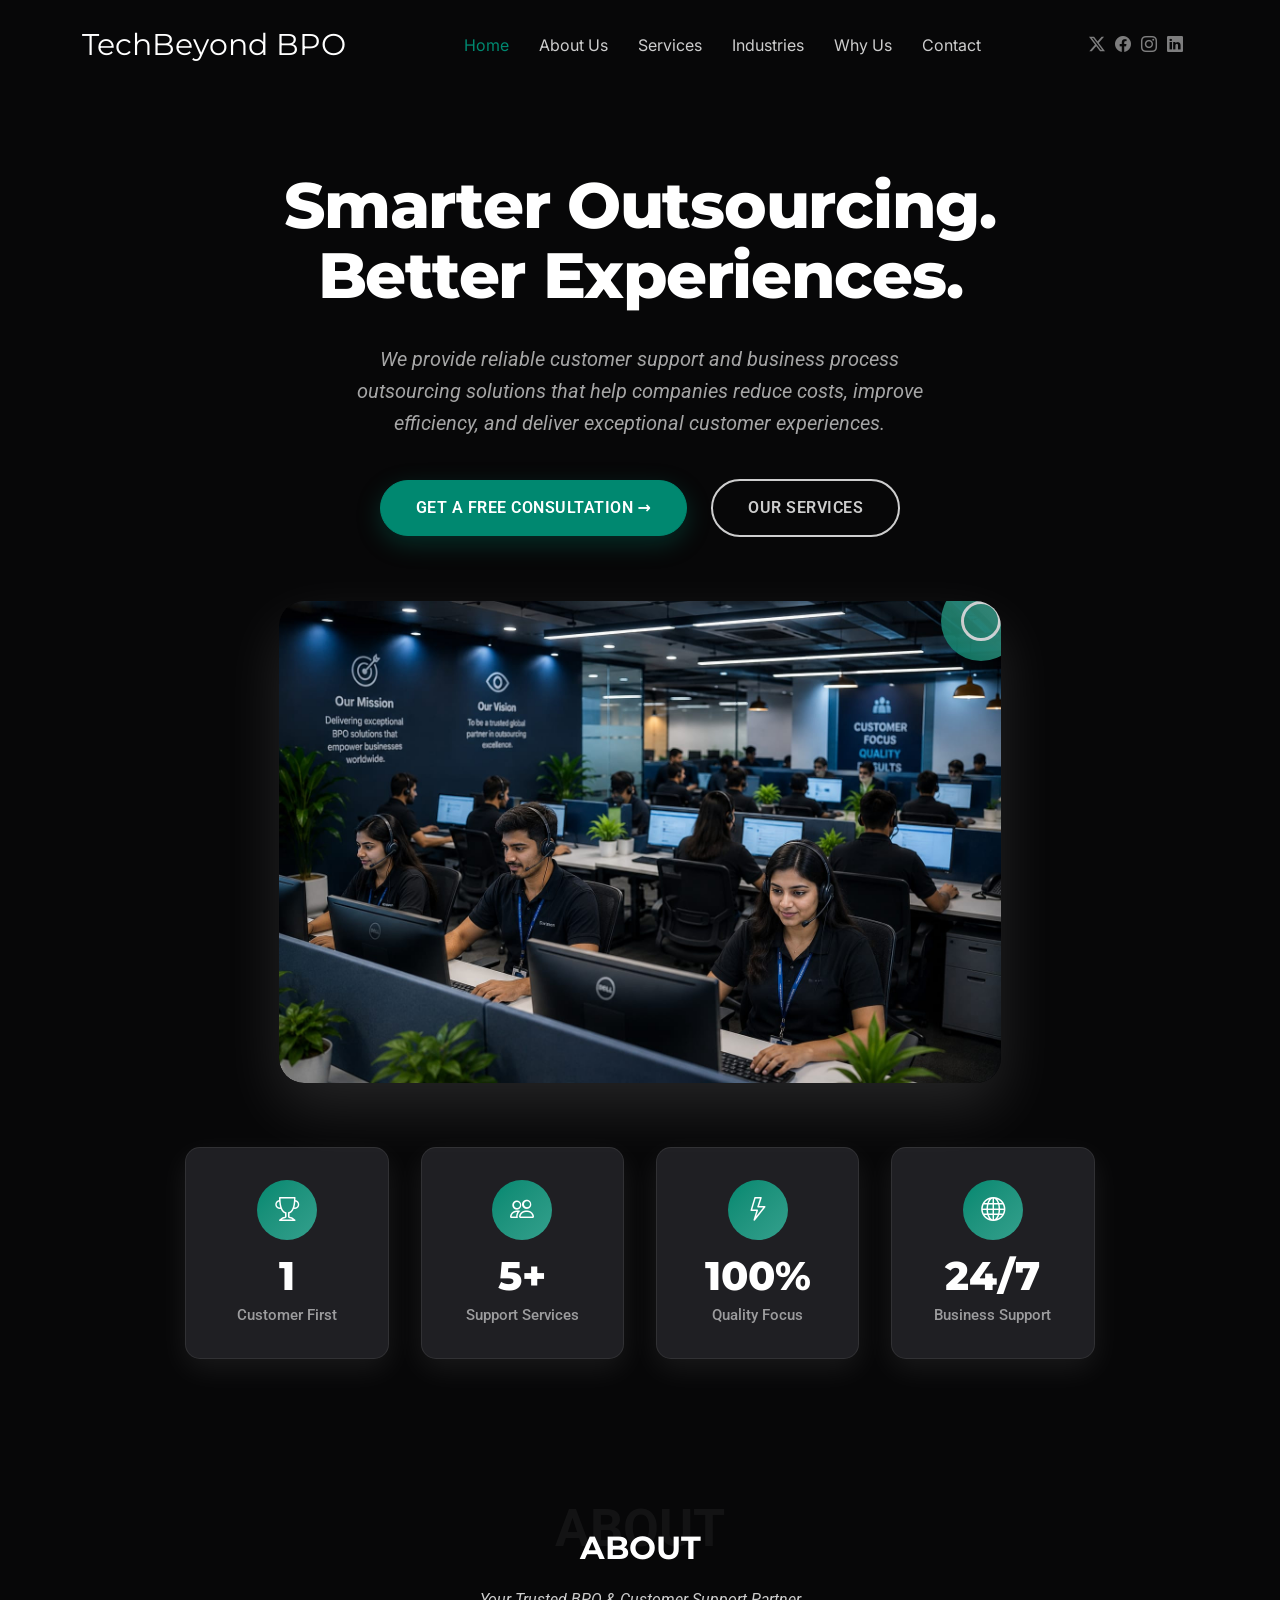
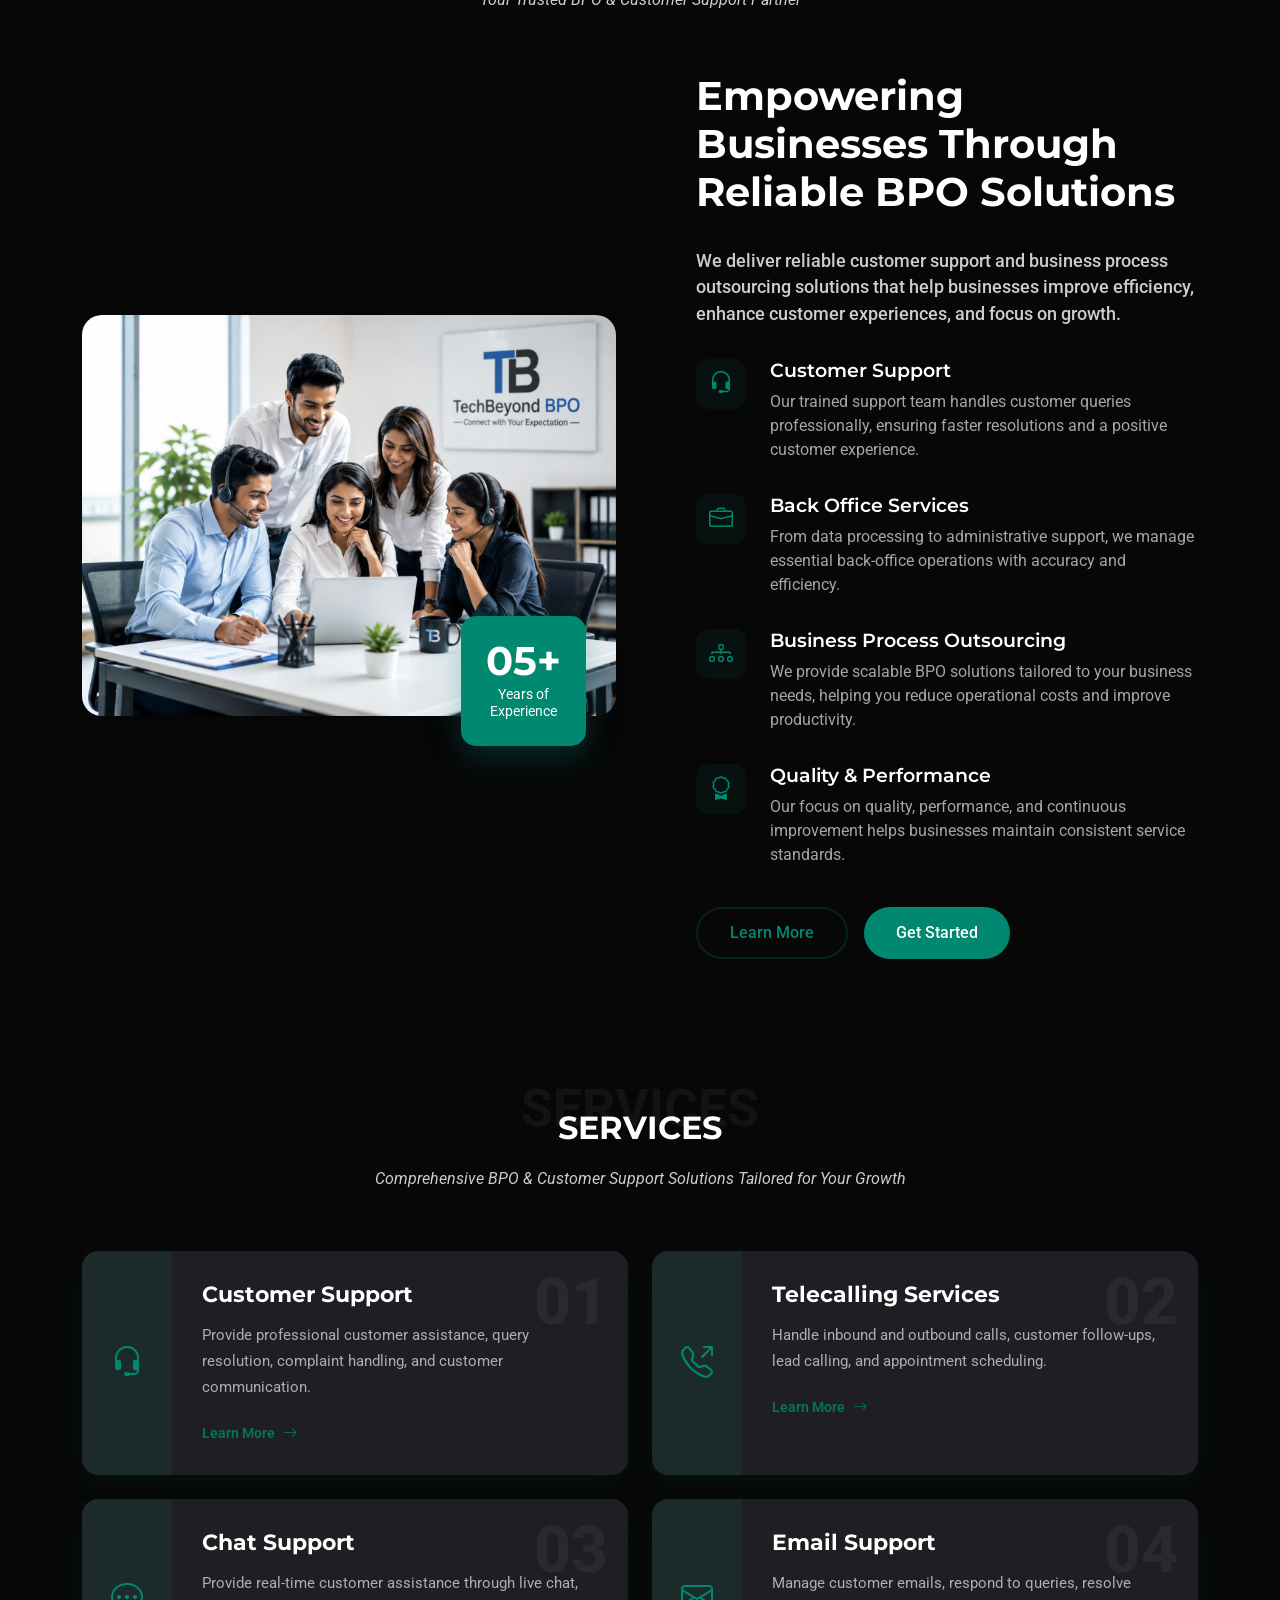
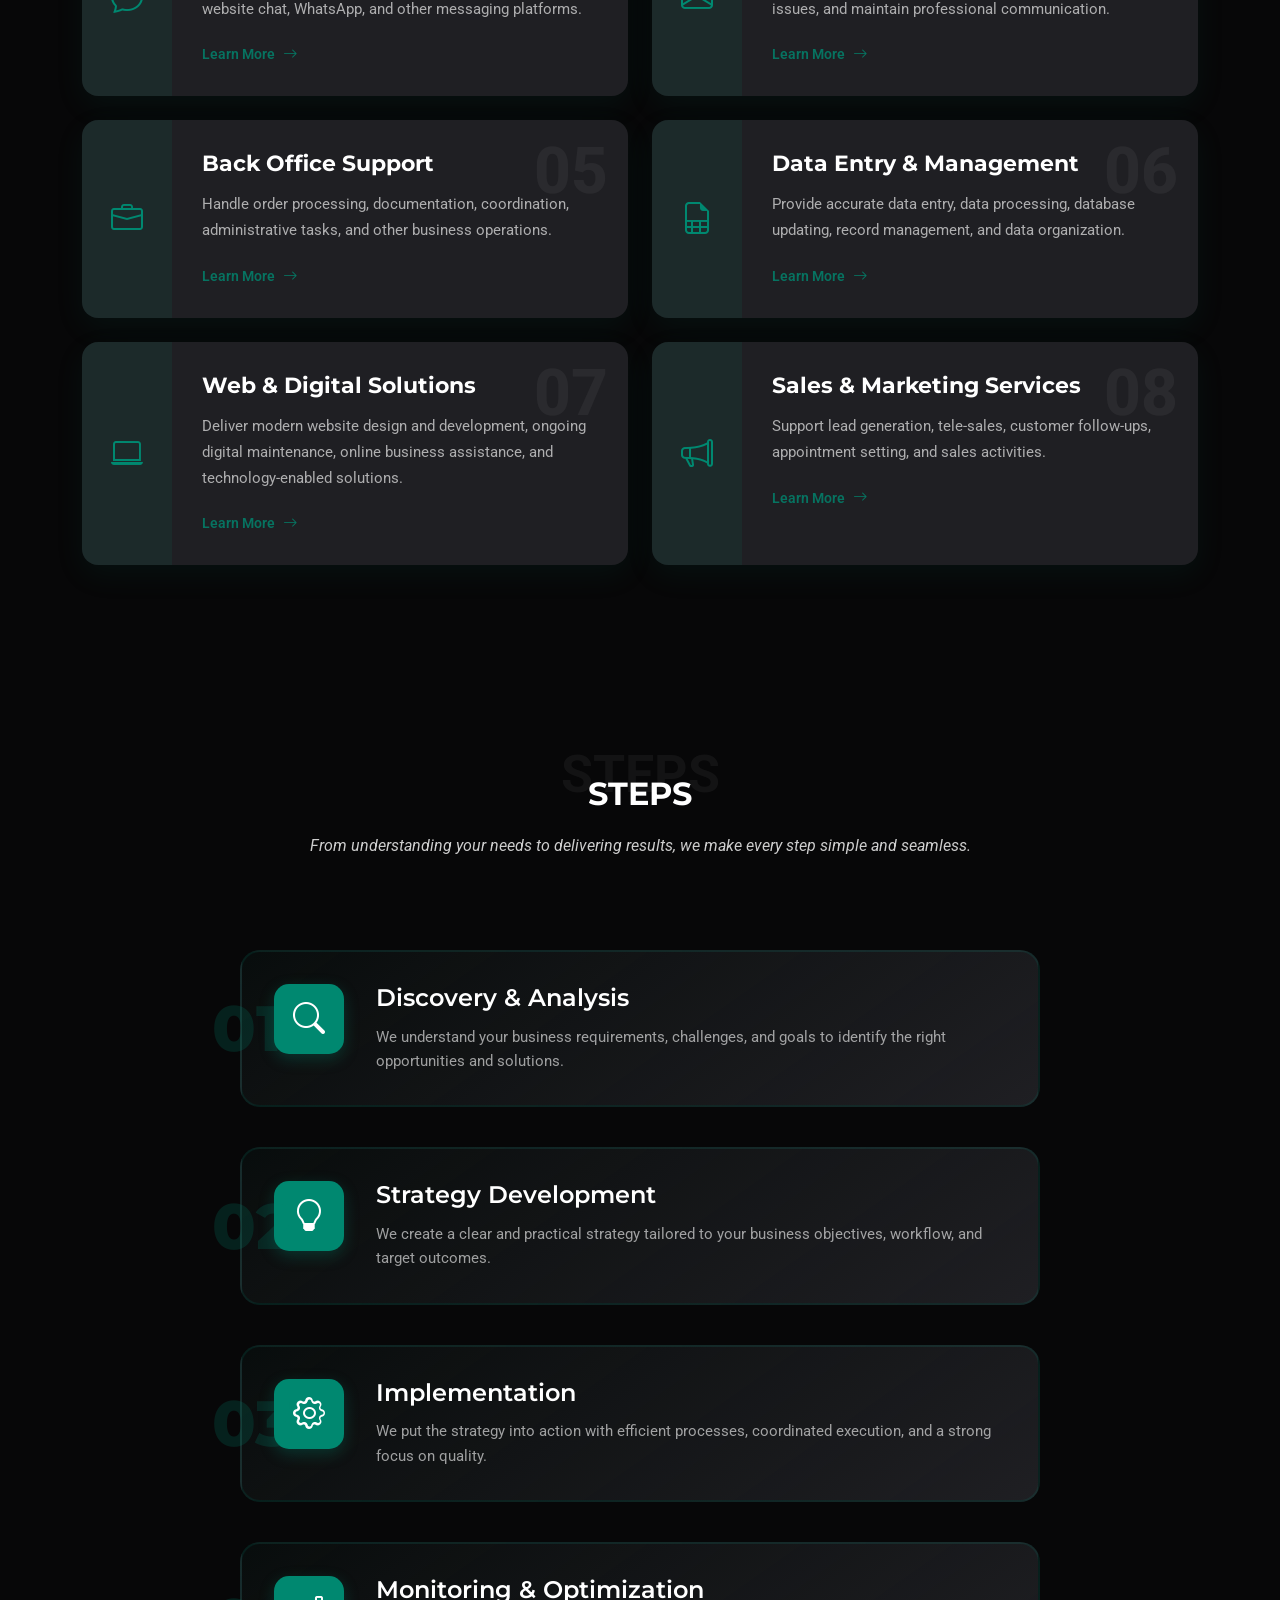
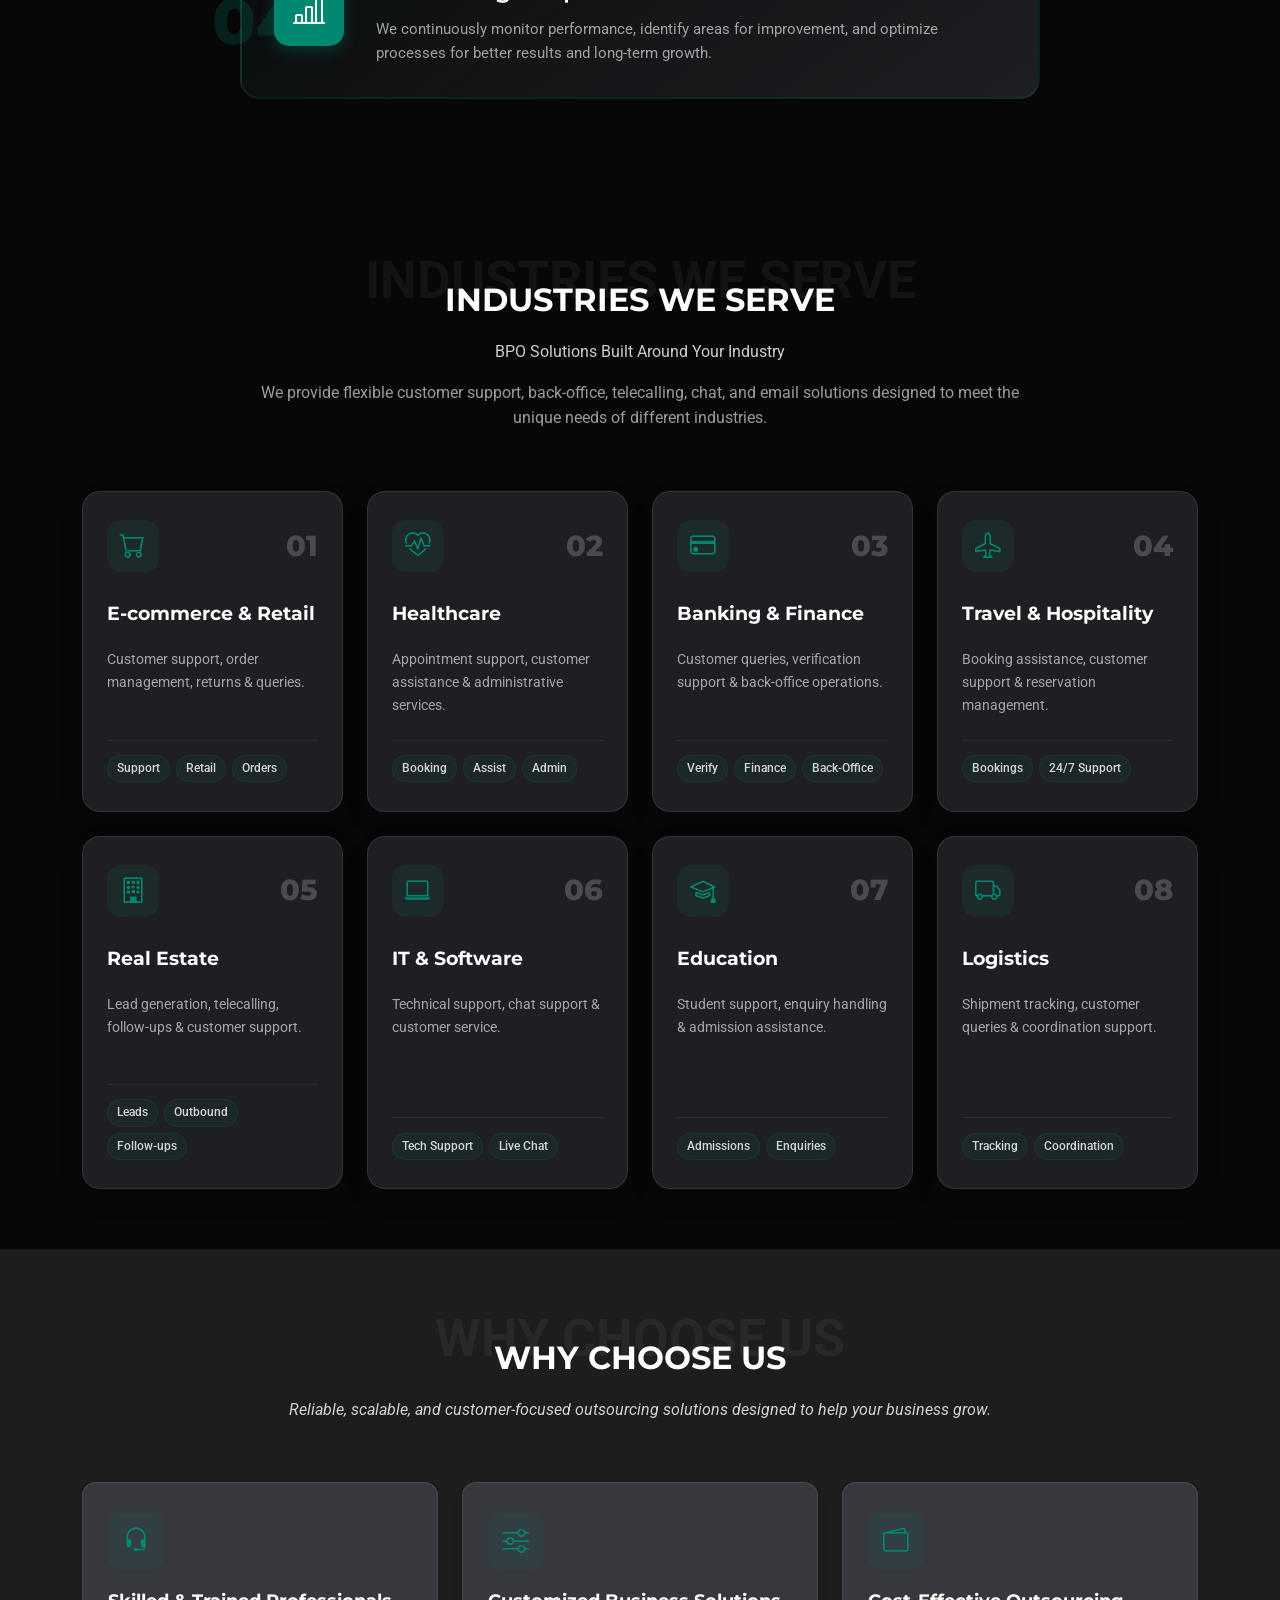
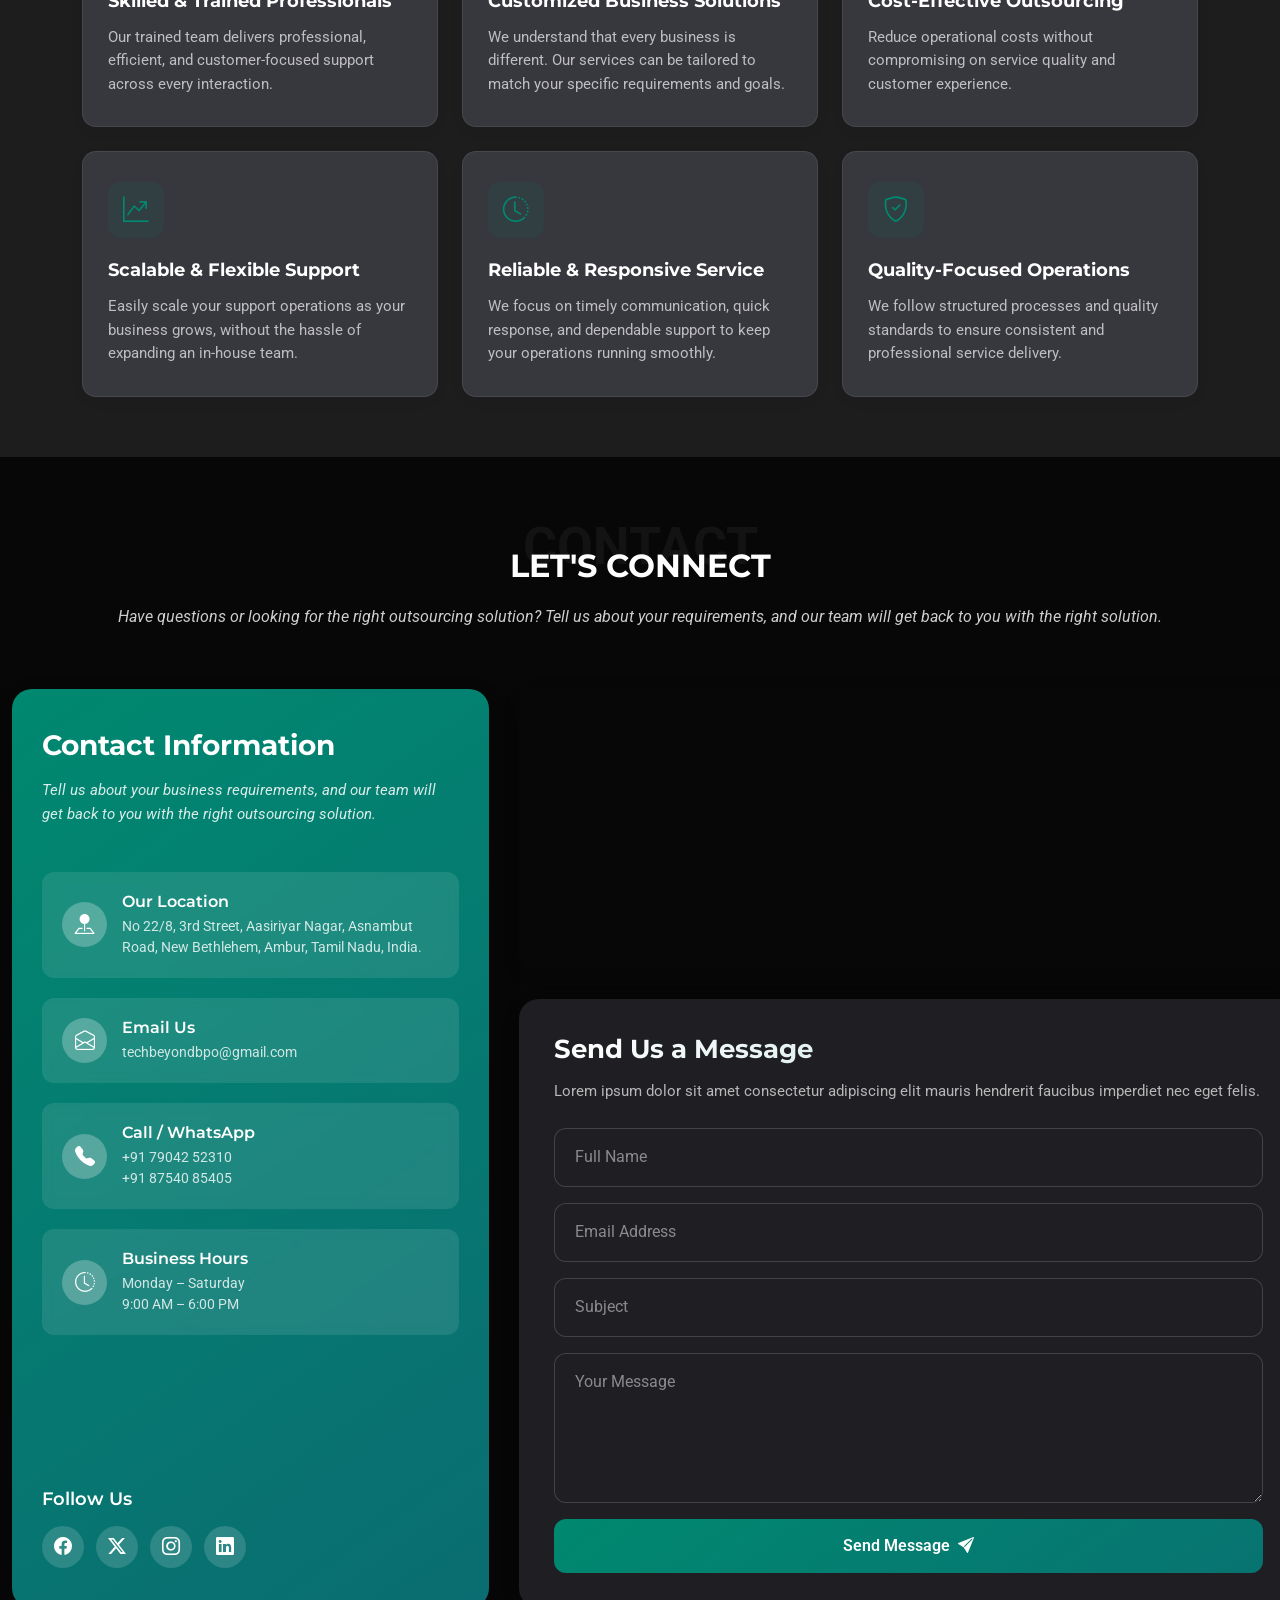
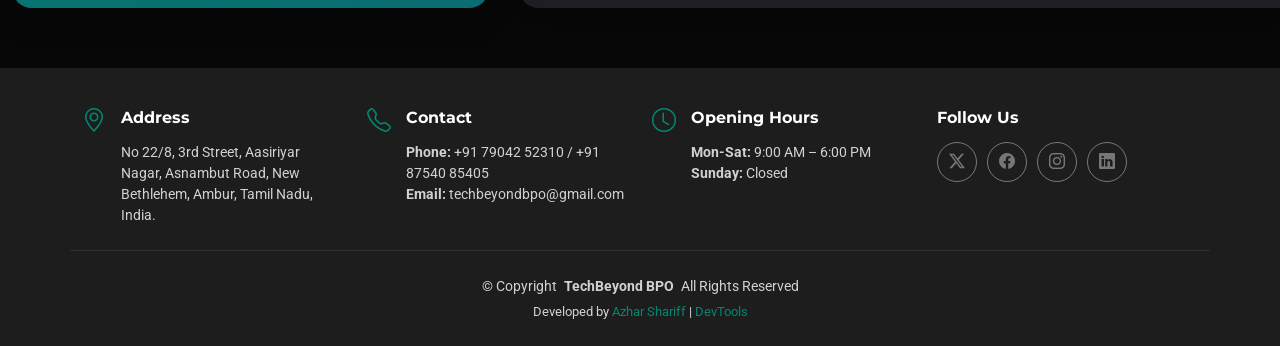
==== commit f07661a3: "fix: complete truncated customer support description" ====
--- a/index.html
+++ b/index.html
@@ -190,7 +190,8 @@
                   </div>
                   <div class="text">
                     <h4>Customer Support</h4>
-                    <p>Our trained support team handl</p>
+                    <p>Our trained support team handles customer queries professionally, ensuring faster resolutions and
+                      a positive customer experience.</p>
                   </div>
                 </div>
 
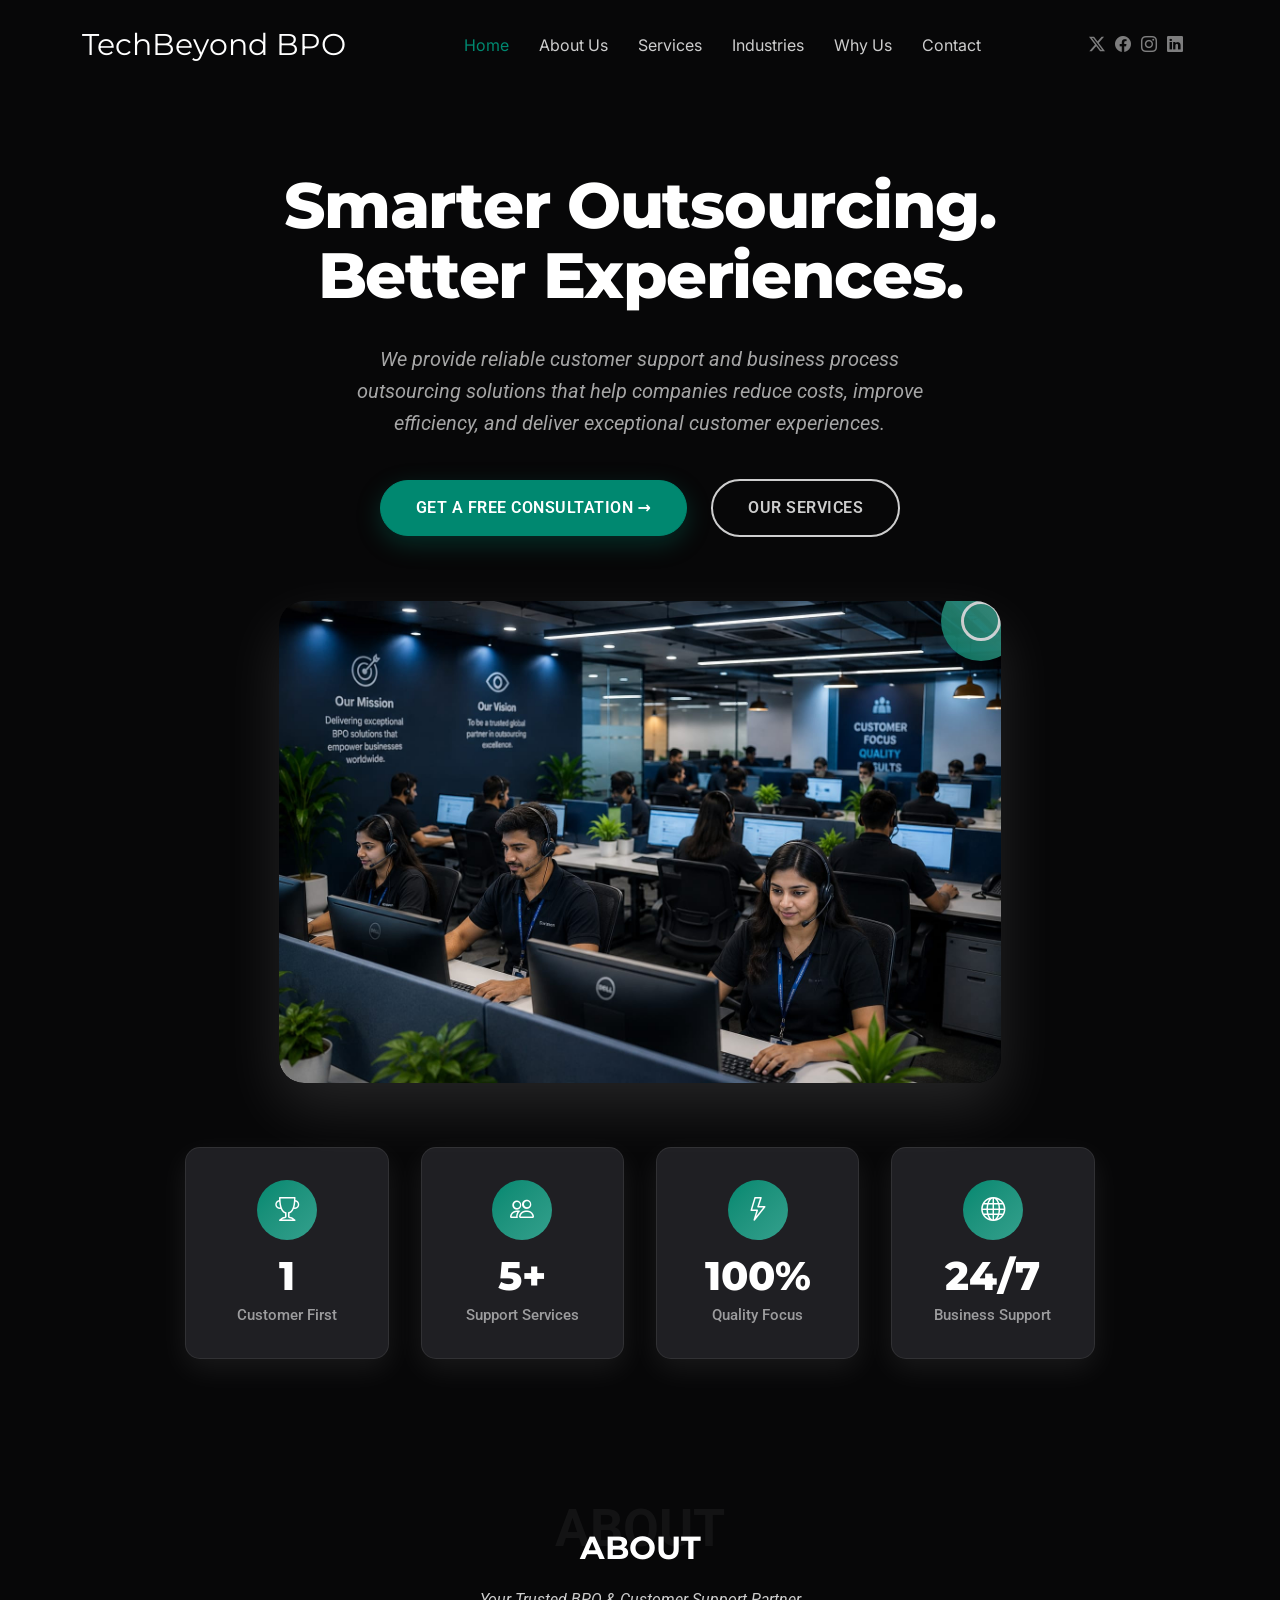
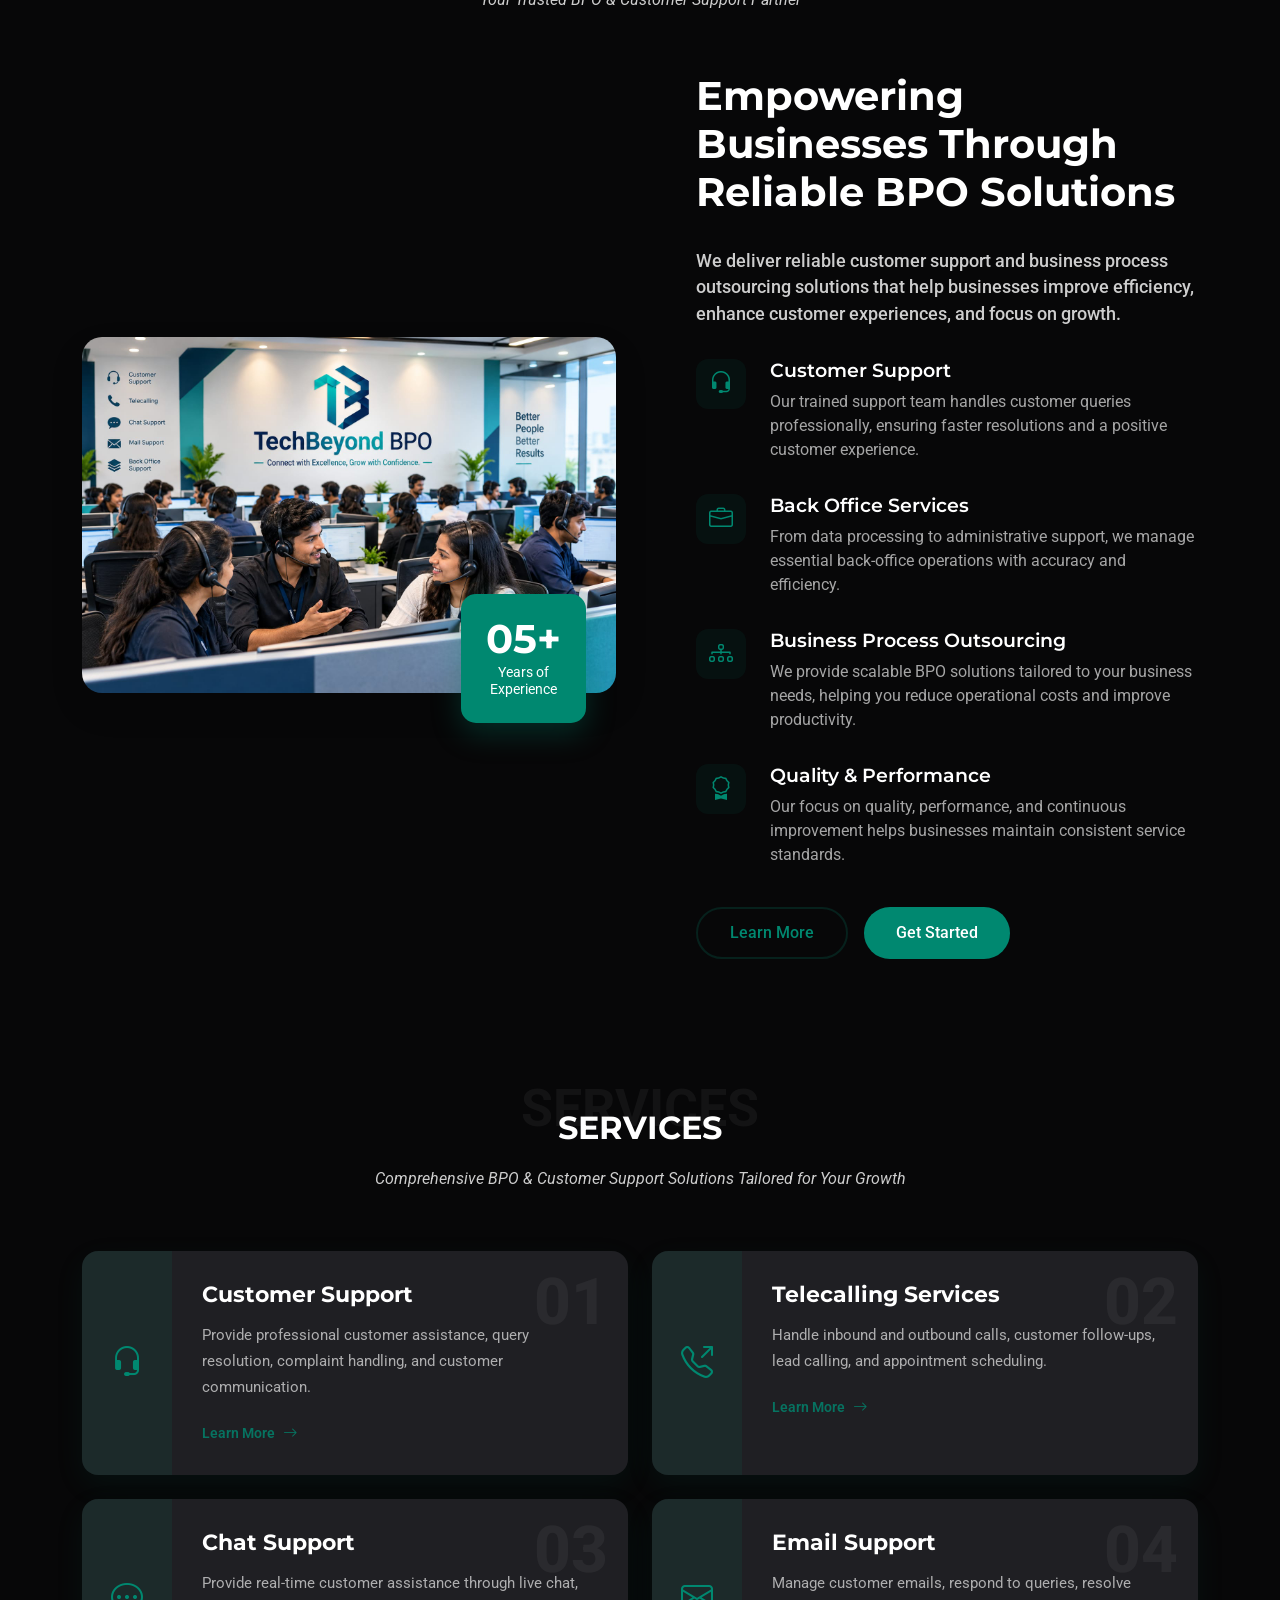
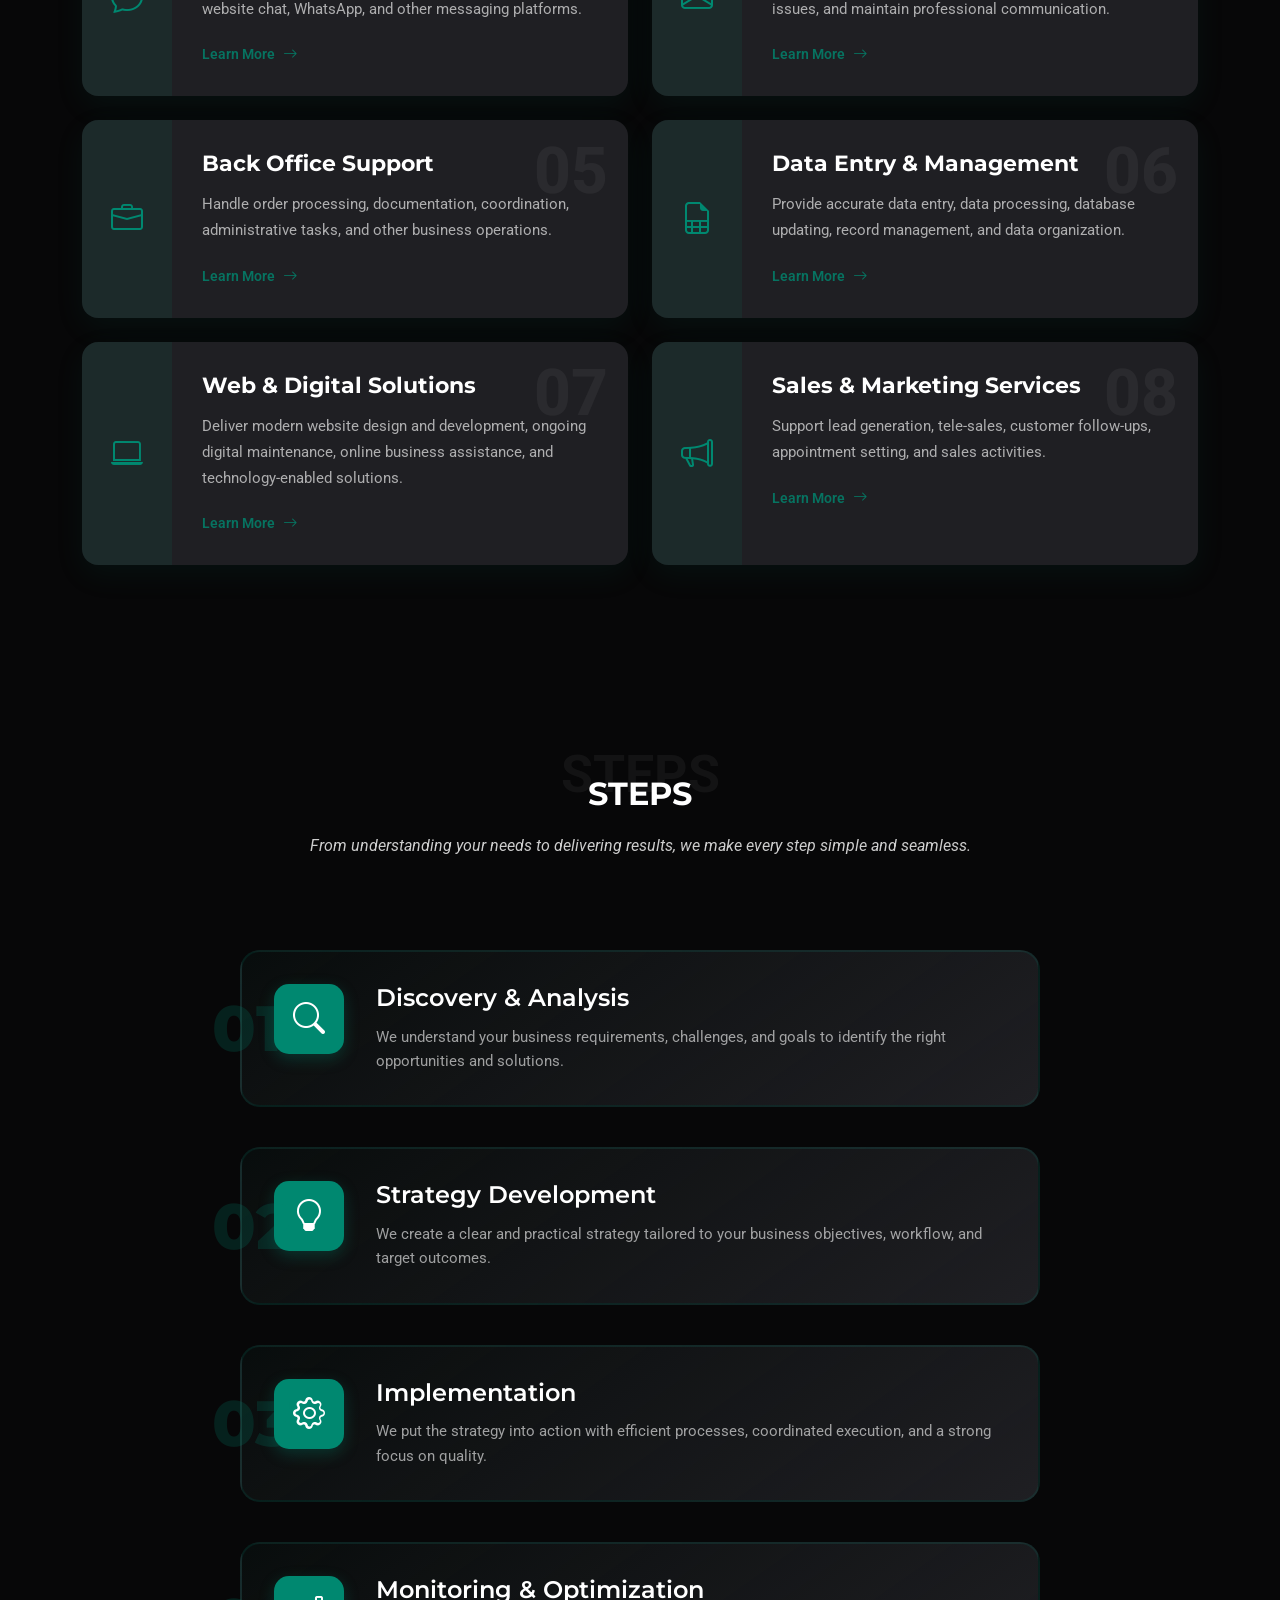
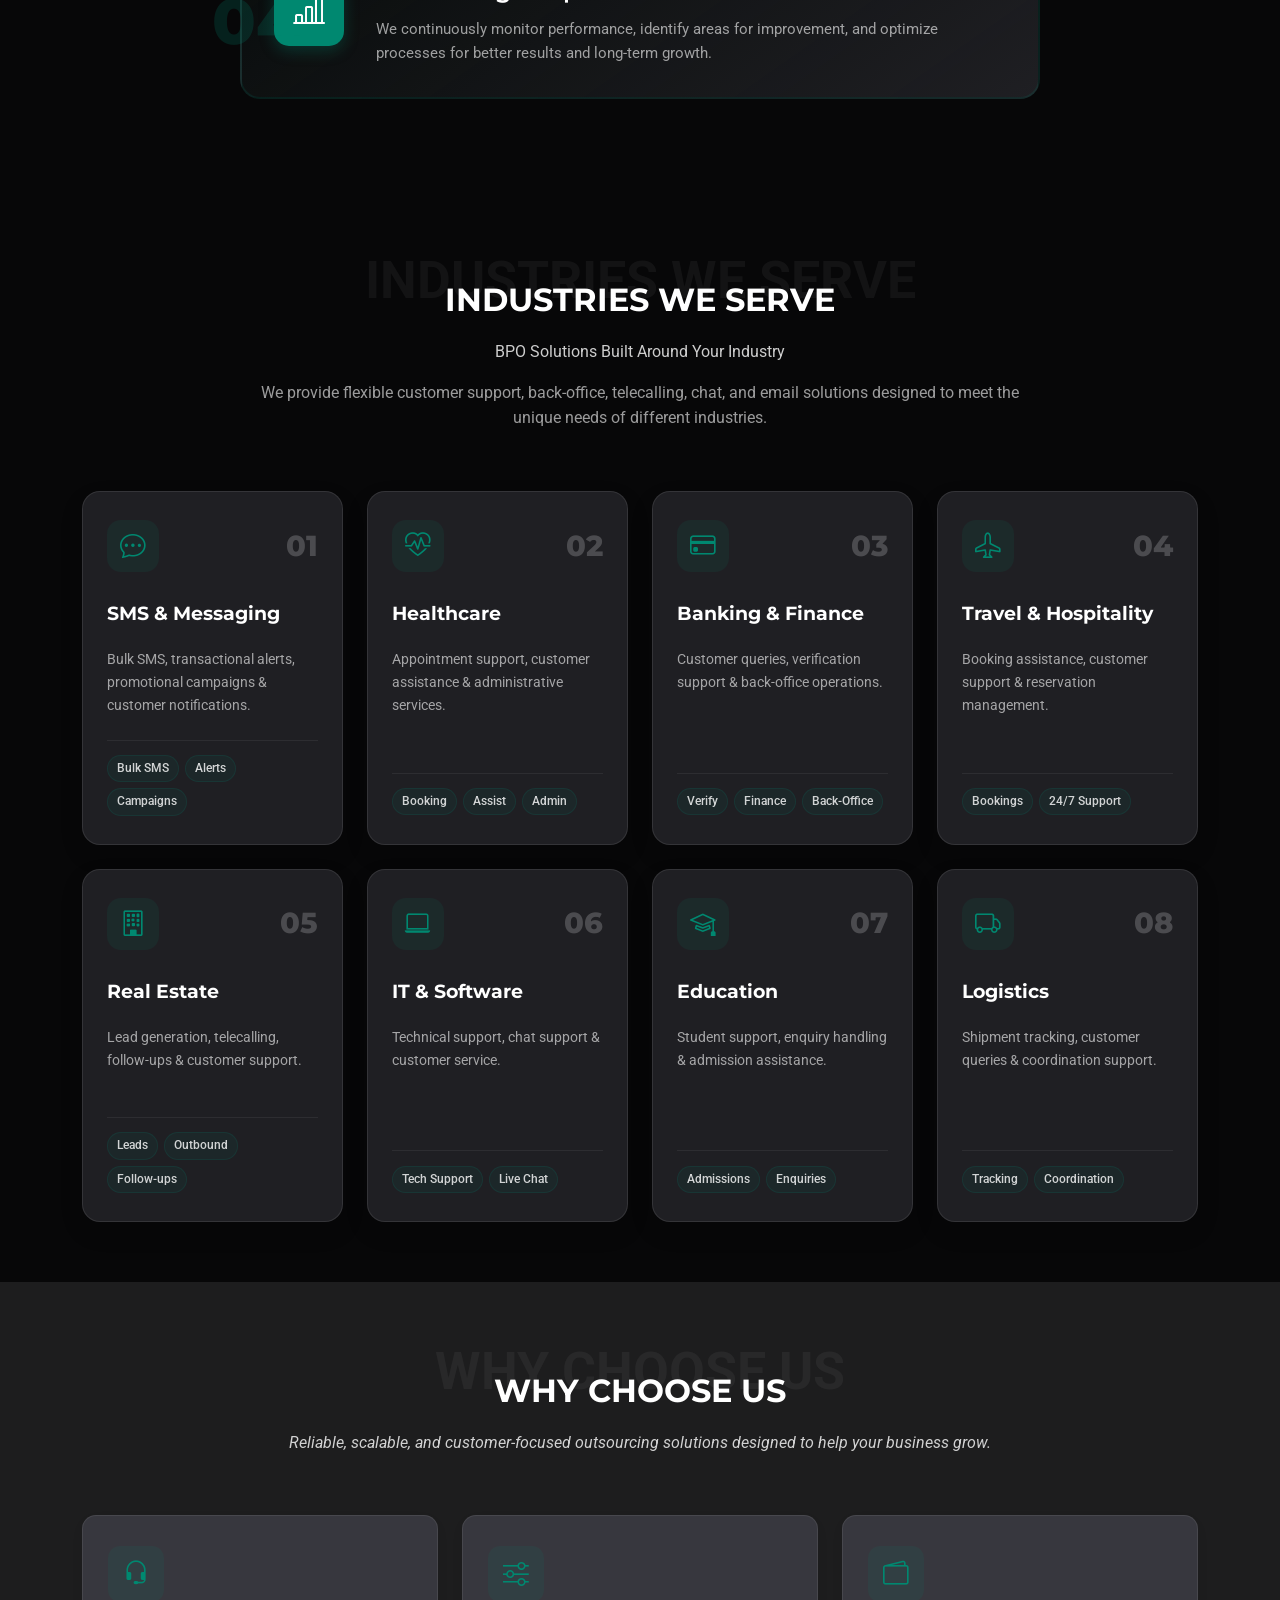
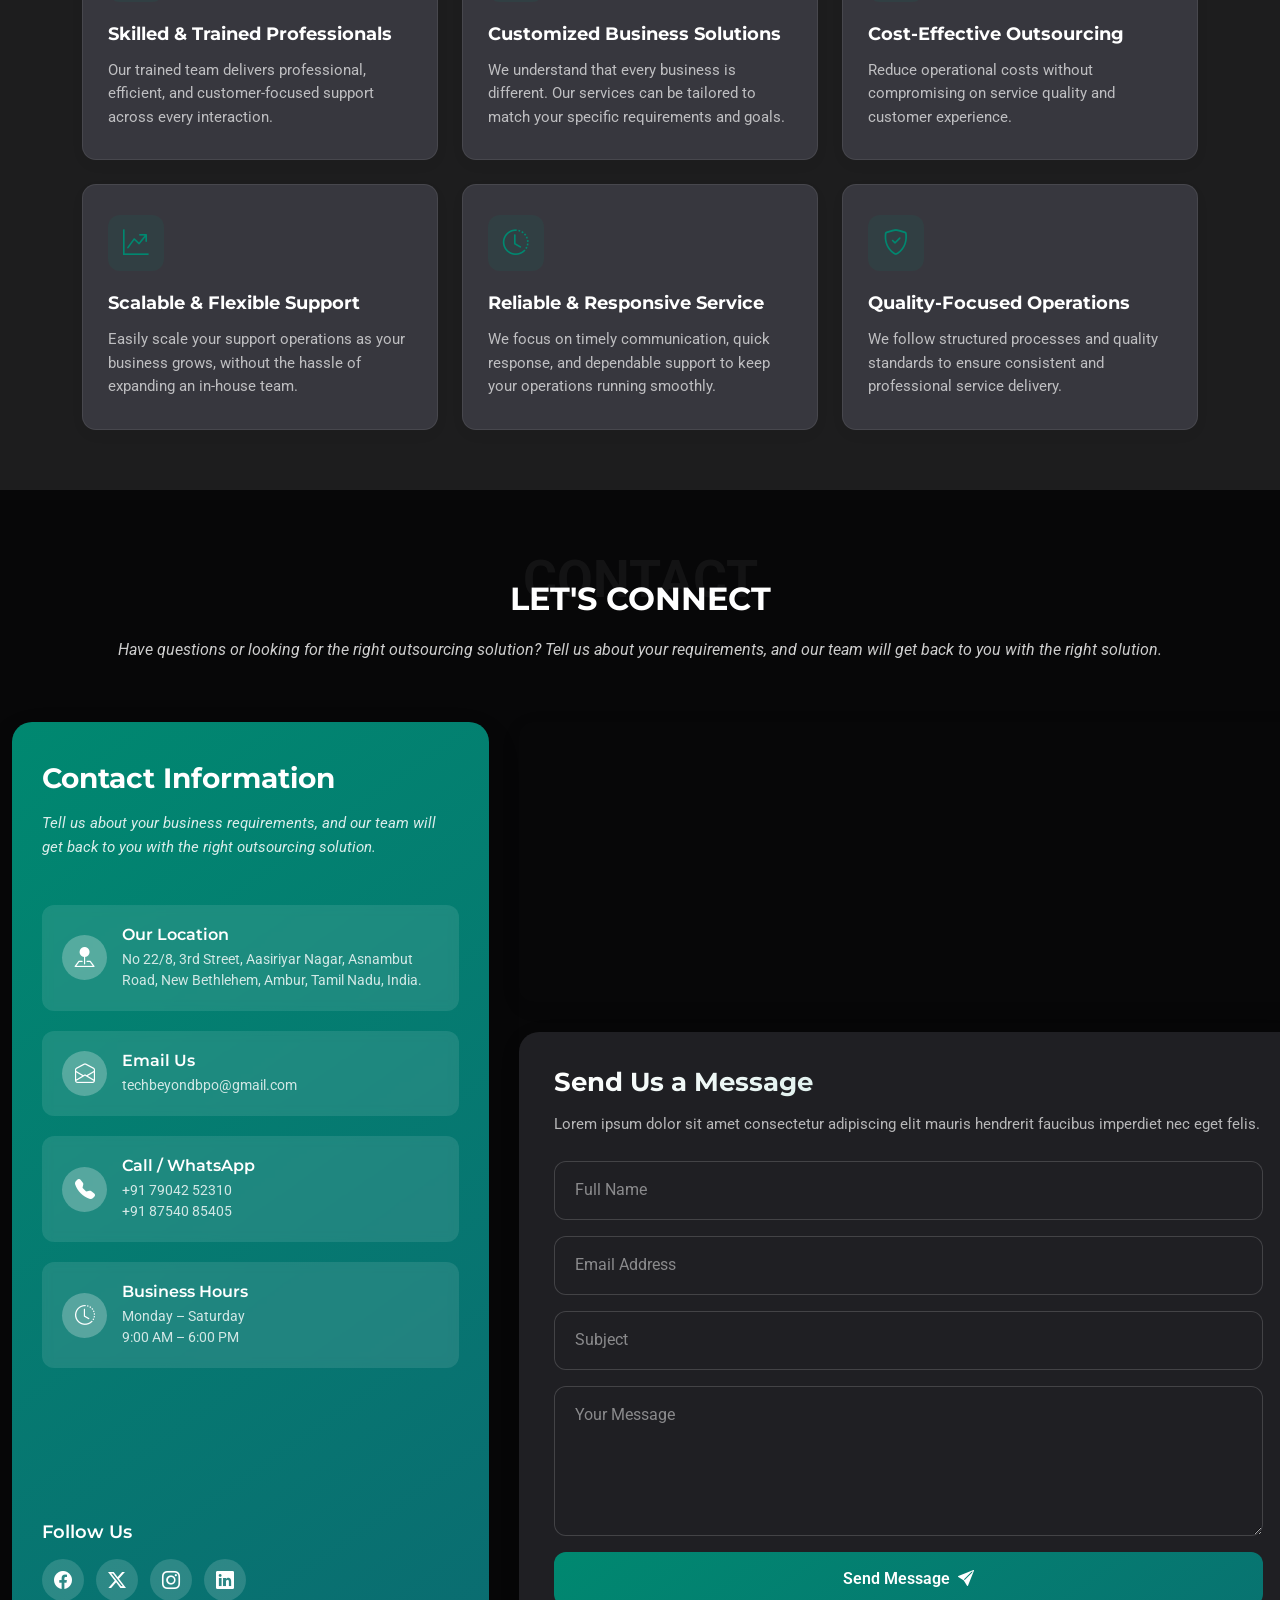
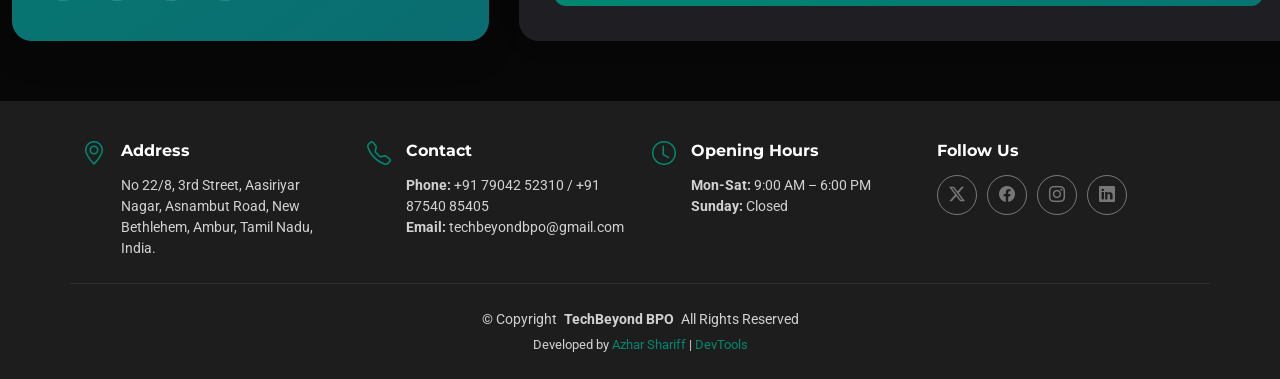
==== commit 7fea4e2a: "feat: replace E-commerce & Retail industry section and option with SMS & Messaging" ====
--- a/index.html
+++ b/index.html
@@ -733,24 +733,24 @@
 
         <div class="row g-4">
 
-          <!-- E-commerce & Retail -->
+          <!-- SMS & Messaging -->
           <div class="col-lg-3 col-md-6" data-aos="fade-up" data-aos-delay="100">
             <div class="industry-card">
               <div class="industry-card-header">
                 <div class="industry-icon">
-                  <i class="bi bi-cart"></i>
+                  <i class="bi bi-chat-dots"></i>
                 </div>
                 <span class="industry-number">01</span>
               </div>
               <div class="industry-card-body">
-                <h3>E-commerce &amp; Retail</h3>
-                <p>Customer support, order management, returns &amp; queries.</p>
+                <h3>SMS &amp; Messaging</h3>
+                <p>Bulk SMS, transactional alerts, promotional campaigns &amp; customer notifications.</p>
               </div>
               <div class="industry-card-footer">
                 <div class="industry-tags">
-                  <span>Support</span>
-                  <span>Retail</span>
-                  <span>Orders</span>
+                  <span>Bulk SMS</span>
+                  <span>Alerts</span>
+                  <span>Campaigns</span>
                 </div>
               </div>
             </div>
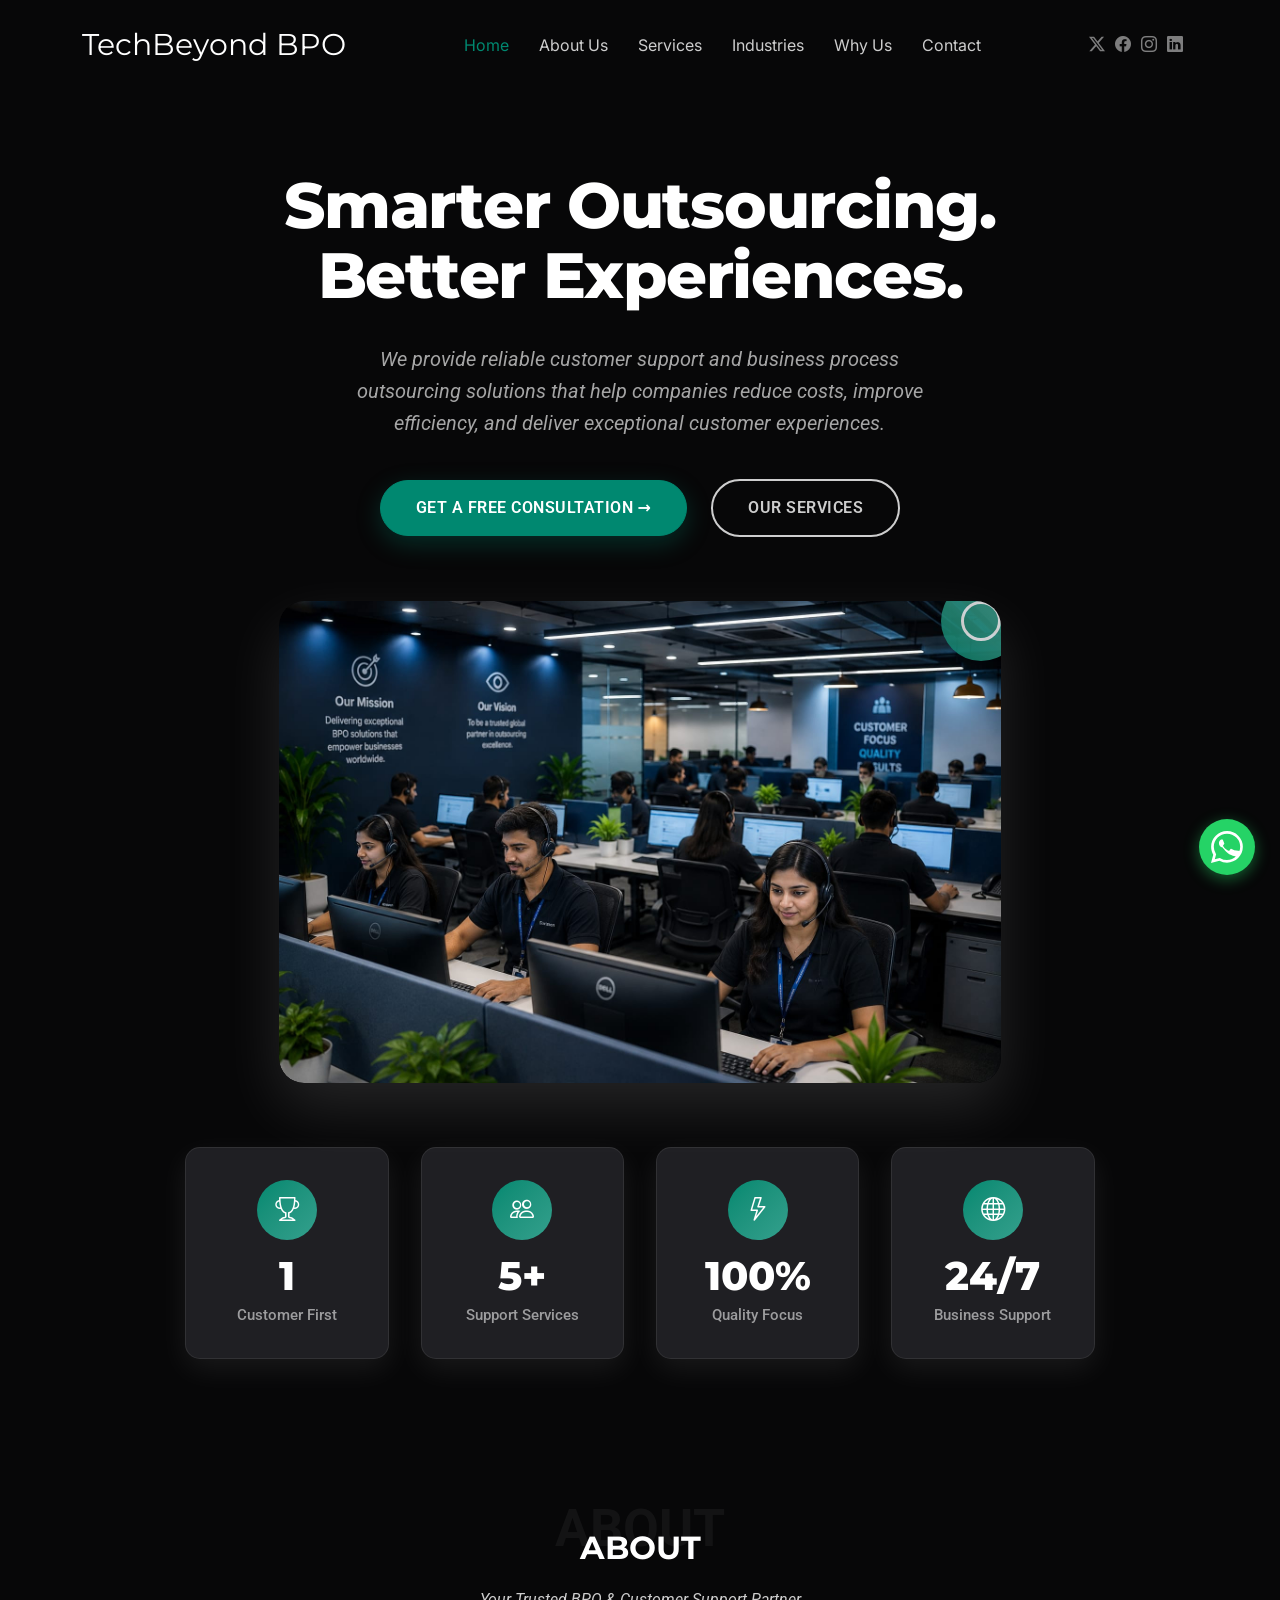
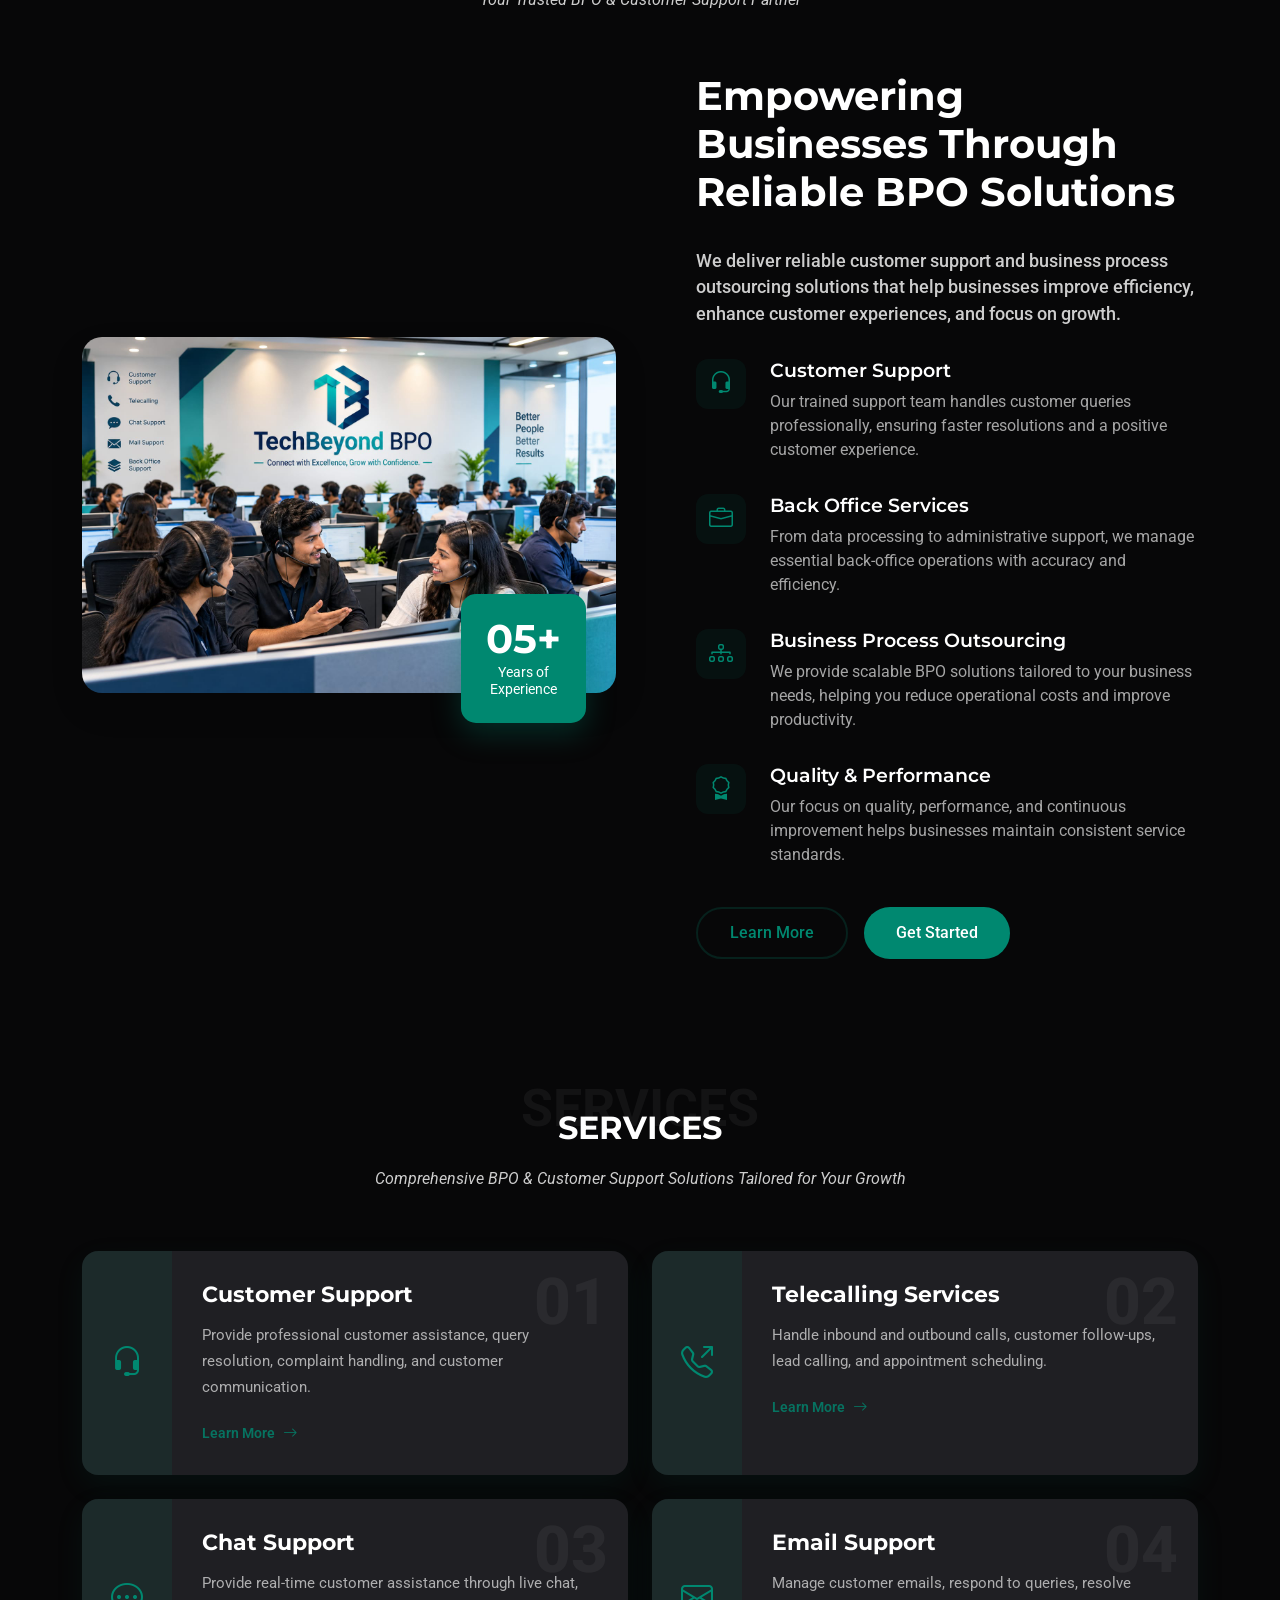
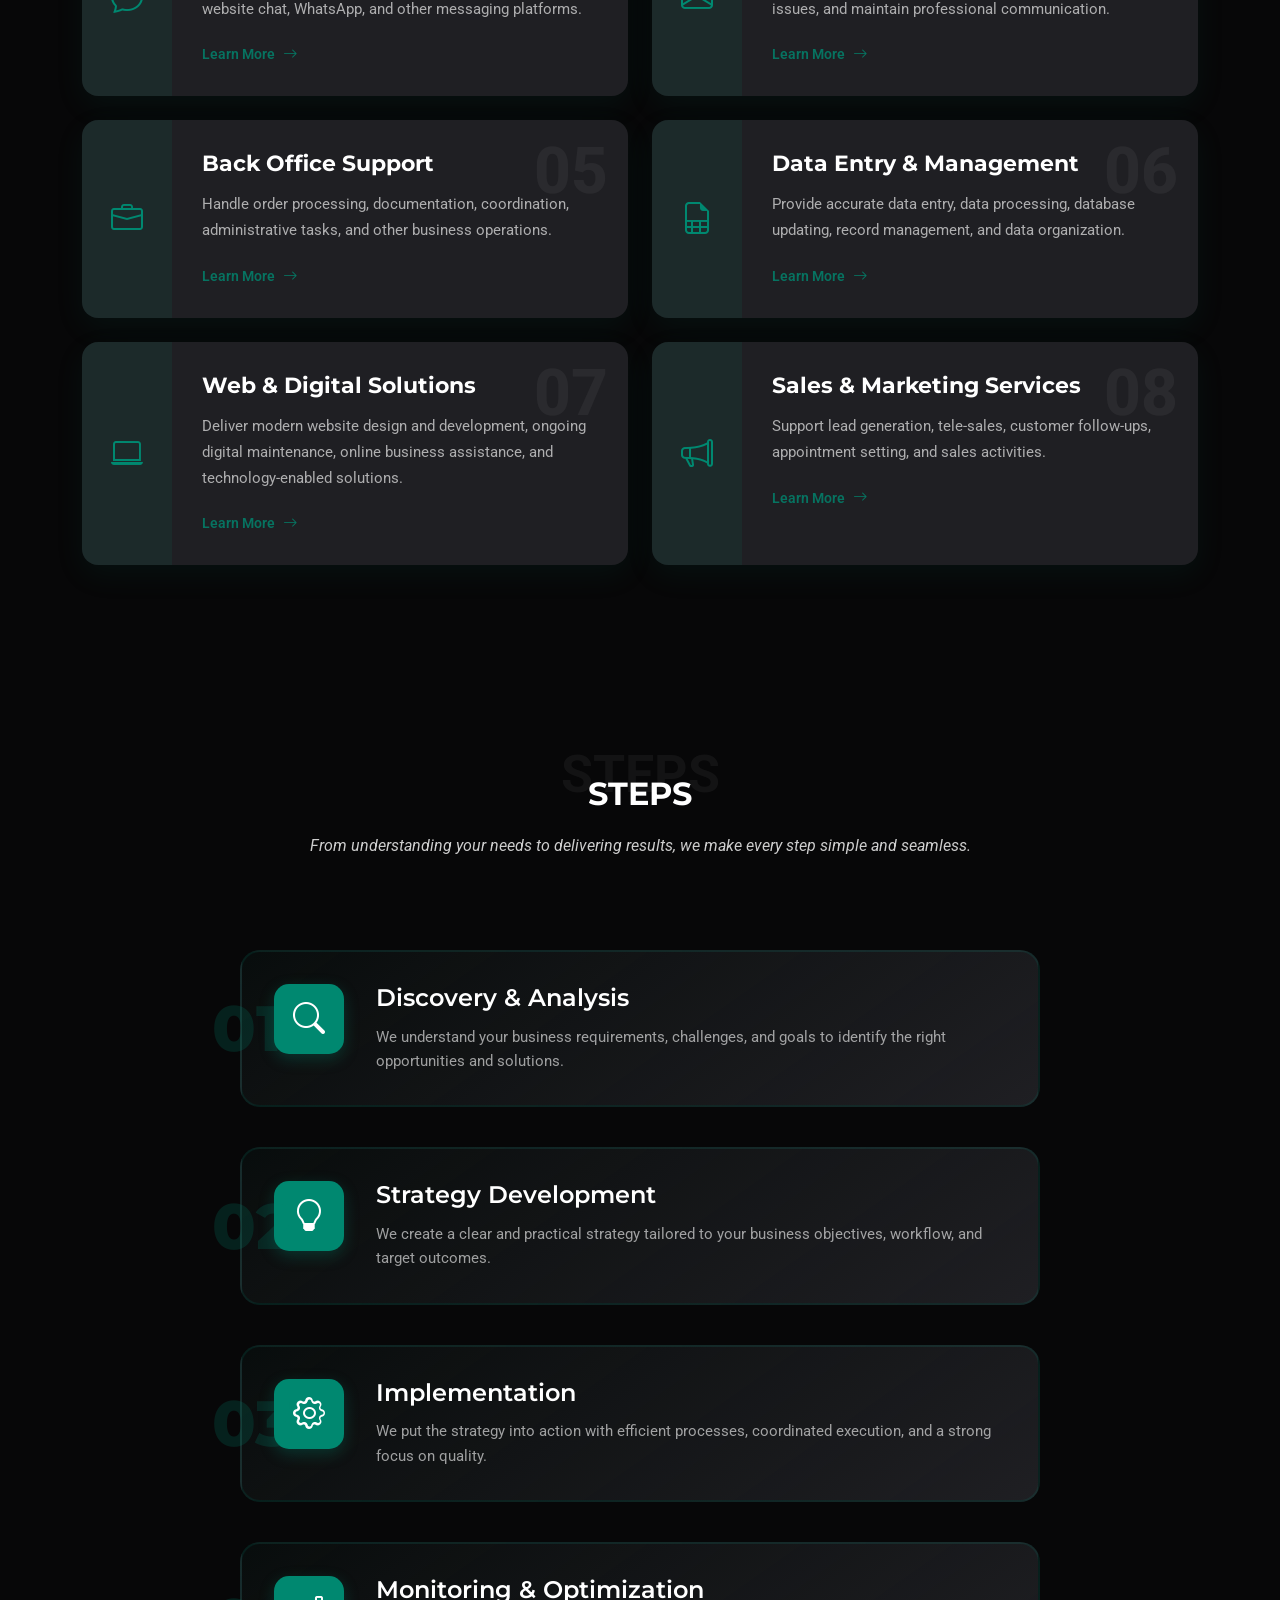
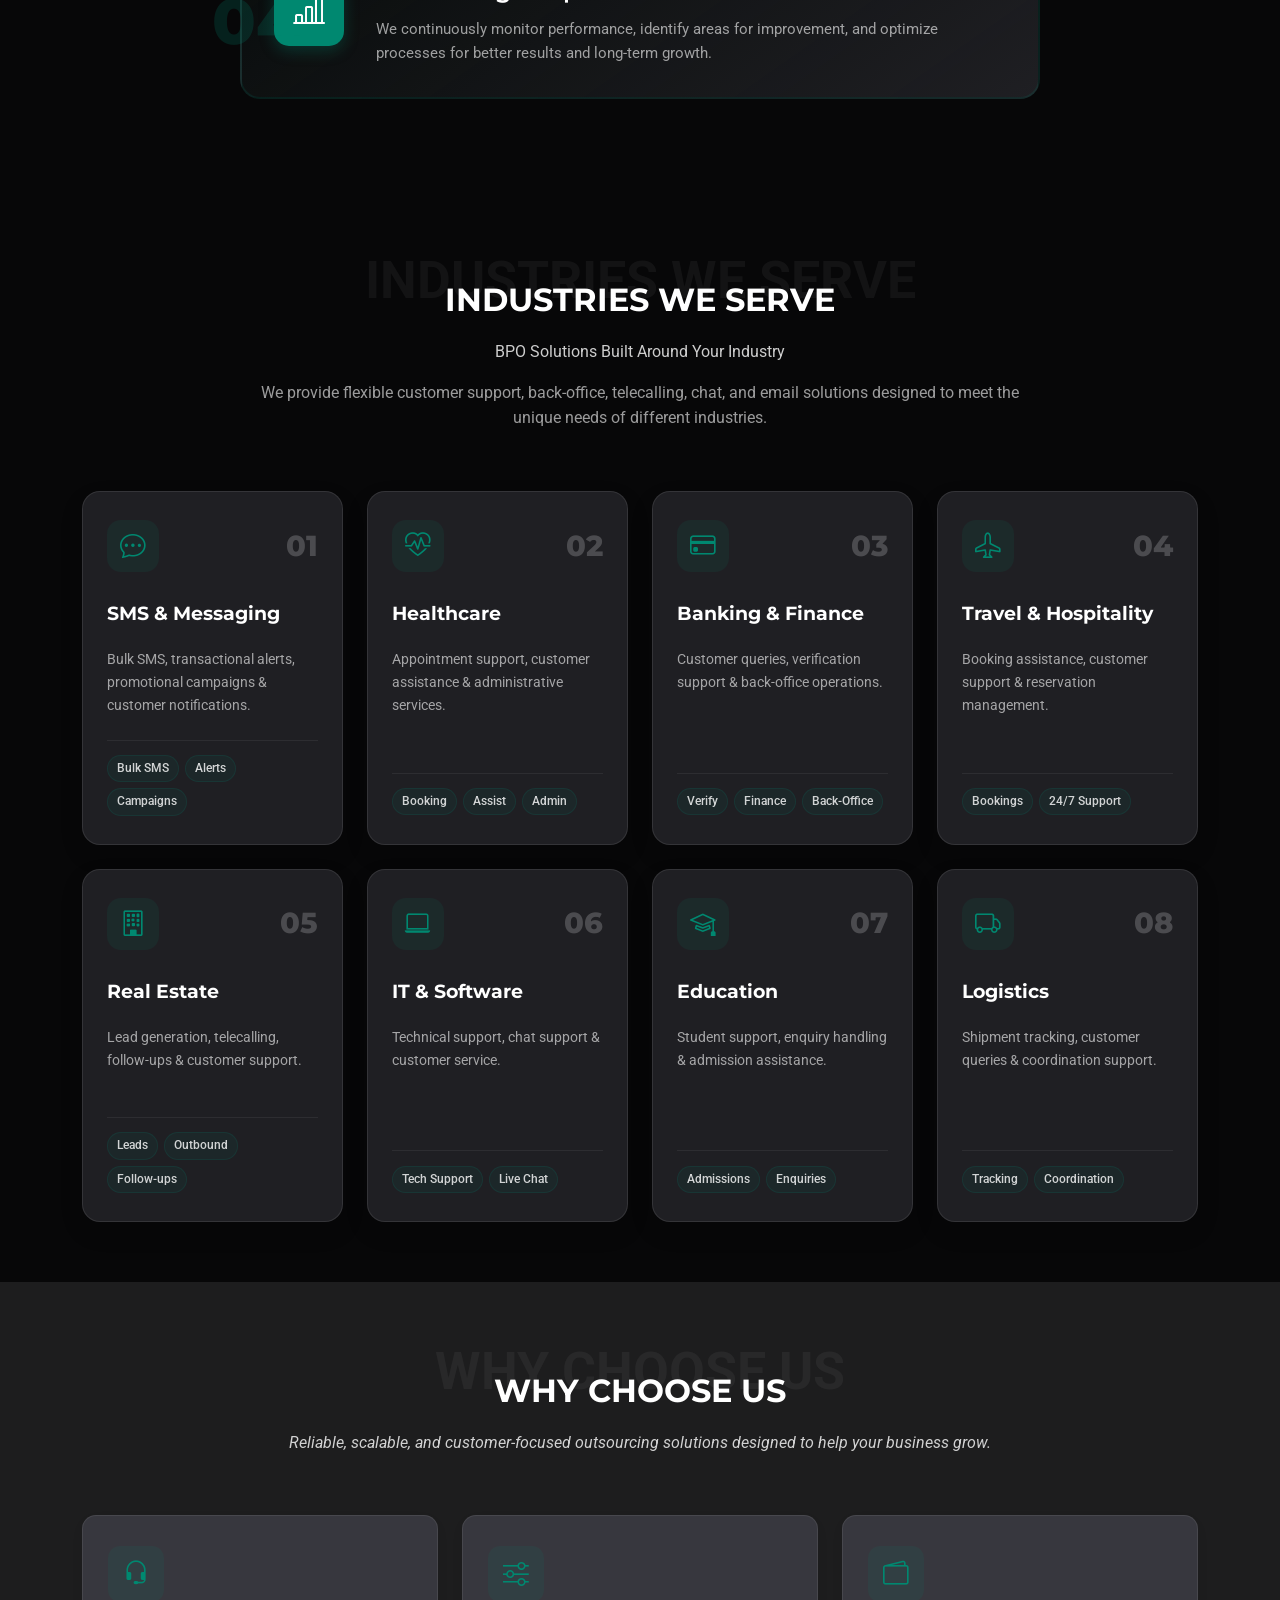
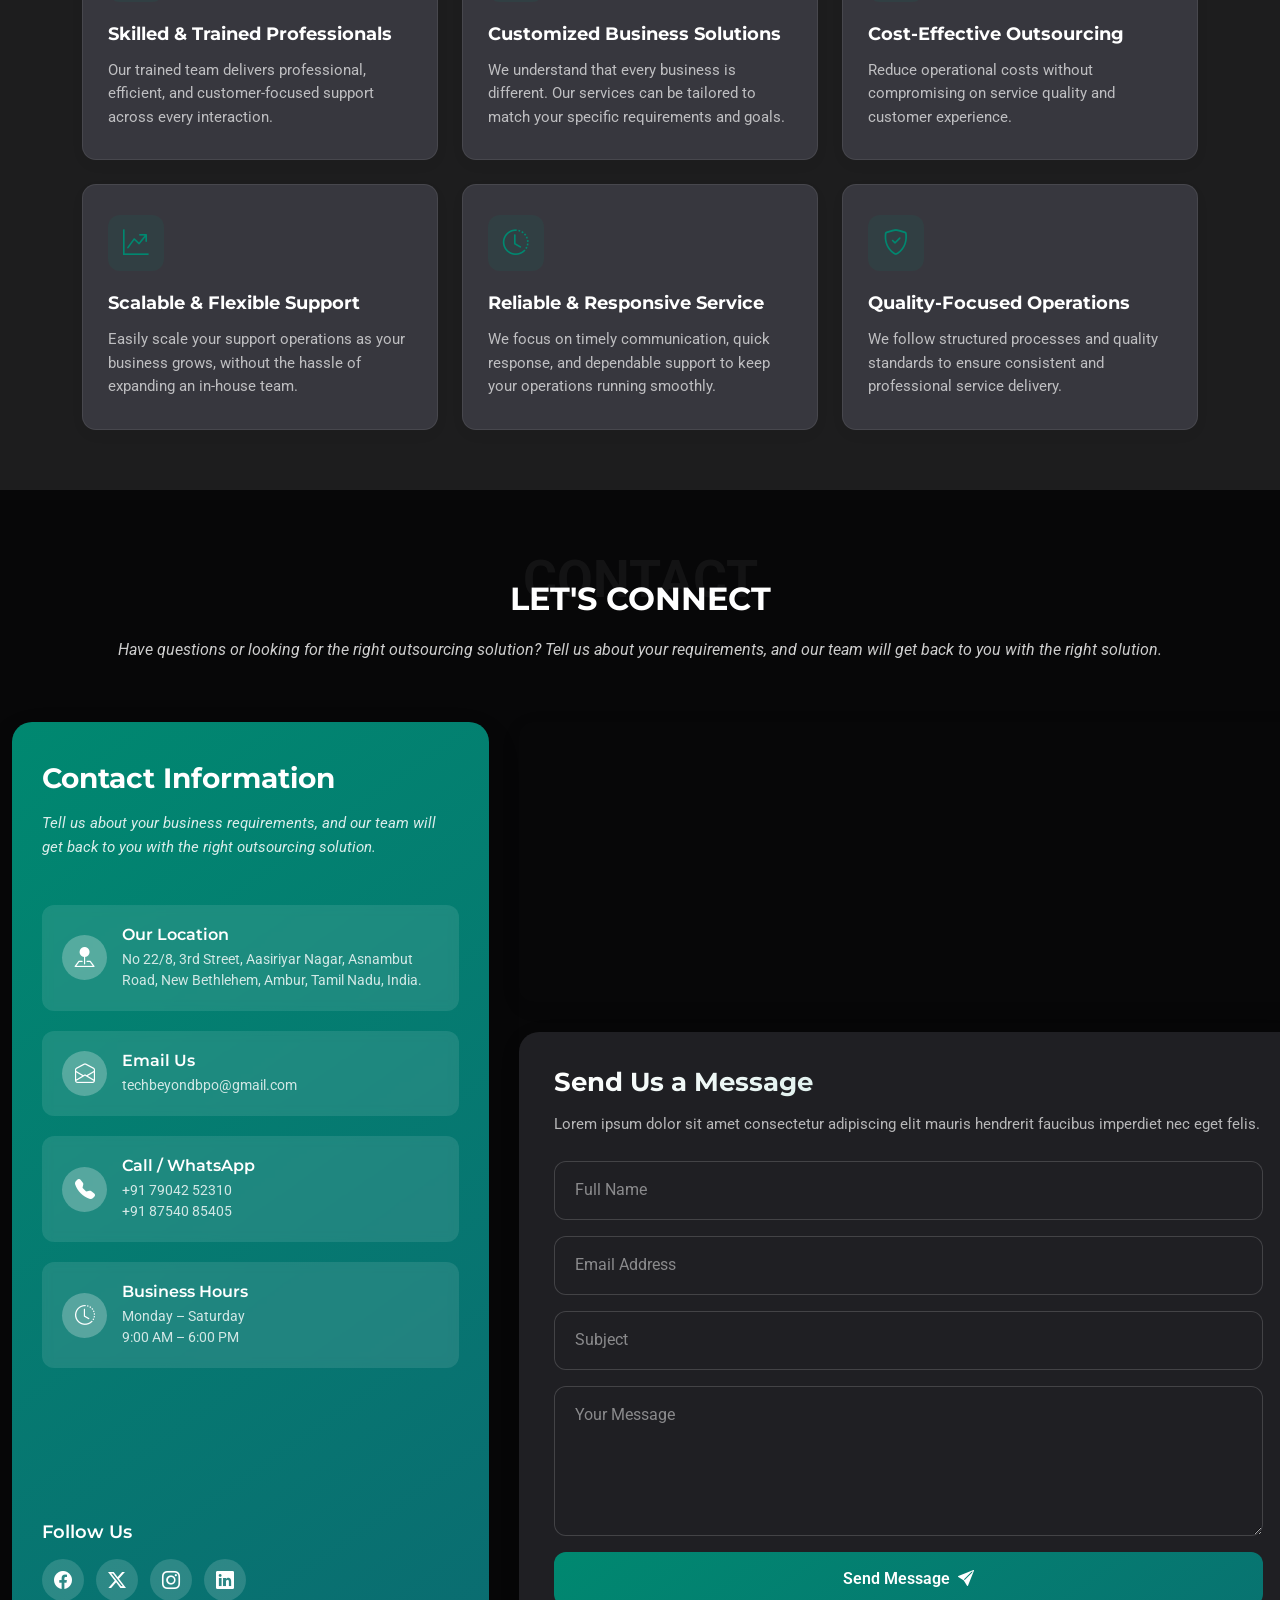
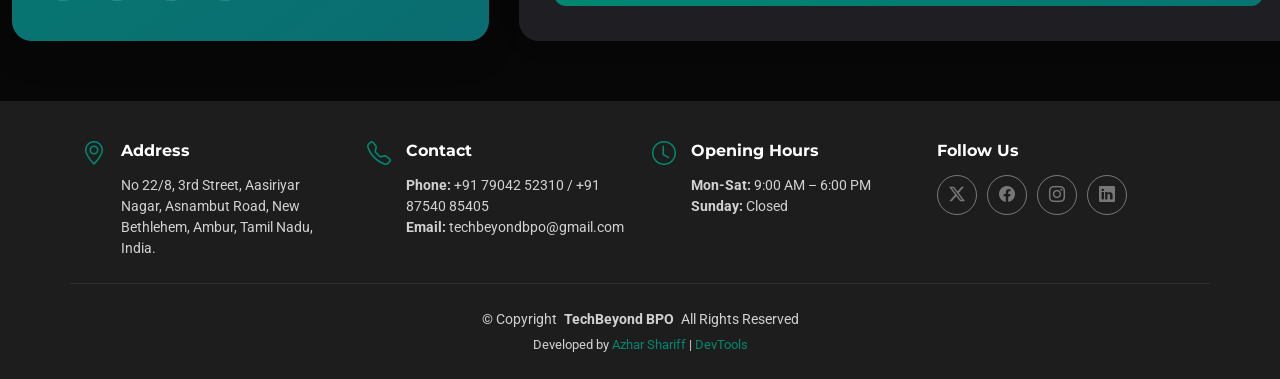
==== commit 3817a021: "feat: add WhatsApp float button and main CSS stylesheet" ====
--- a/index.html
+++ b/index.html
@@ -1396,6 +1396,13 @@
   <a href="#" id="scroll-top" class="scroll-top d-flex align-items-center justify-content-center"><i
       class="bi bi-arrow-up-short"></i></a>
 
+  <!-- WhatsApp Float Button -->
+  <a href="https://wa.me/918754085405" class="whatsapp-float" target="_blank" rel="noopener noreferrer" aria-label="Chat on WhatsApp">
+    <svg xmlns="http://www.w3.org/2000/svg" viewBox="0 0 16 16">
+      <path d="M13.601 2.326A7.85 7.85 0 0 0 7.994 0C3.627 0 .068 3.558.064 7.926c0 1.399.366 2.76 1.057 3.965L0 16l4.204-1.102a7.9 7.9 0 0 0 3.79.965h.004c4.368 0 7.926-3.558 7.93-7.93A7.9 7.9 0 0 0 13.6 2.326zM7.994 14.521a6.6 6.6 0 0 1-3.356-.92l-.24-.144-2.494.654.666-2.433-.156-.251a6.56 6.56 0 0 1-1.007-3.505c0-3.626 2.957-6.584 6.591-6.584a6.56 6.56 0 0 1 4.66 1.931 6.56 6.56 0 0 1 1.928 4.66c-.004 3.639-2.961 6.592-6.592 6.592m3.615-4.934c-.197-.099-1.17-.578-1.353-.646-.182-.065-.315-.099-.445.099-.133.197-.513.646-.627.775-.114.133-.232.148-.43.05-.197-.1-.836-.308-1.592-.985-.59-.525-.985-1.175-1.103-1.372-.114-.198-.011-.304.088-.403.087-.088.197-.232.296-.346.1-.114.133-.198.198-.33.065-.134.034-.248-.015-.347-.05-.099-.445-1.076-.612-1.47-.16-.389-.323-.335-.445-.34-.114-.007-.247-.007-.38-.007a.73.73 0 0 0-.529.247c-.182.198-.691.677-.691 1.654s.707 1.92 1.808 2.055c.1.015 1.776 2.716 4.303 3.805.601.26 1.07.416 1.436.533.606.192 1.157.165 1.593.101.488-.073 1.496-.612 1.708-1.205.212-.593.212-1.102.148-1.205-.064-.103-.232-.165-.43-.26"/>
+    </svg>
+  </a>
+
   <!-- Preloader -->
   <div id="preloader"></div>
 
--- a/assets/css/main.css
+++ b/assets/css/main.css
@@ -553,9 +553,9 @@
   position: fixed;
   visibility: hidden;
   opacity: 0;
-  right: 15px;
-  bottom: -15px;
-  z-index: 99999;
+  right: 31px;
+  bottom: 90px;
+  z-index: 9998;
   background-color: var(--accent-color);
   width: 44px;
   height: 44px;
@@ -577,7 +577,65 @@
 .scroll-top.active {
   visibility: visible;
   opacity: 1;
-  bottom: 15px;
+  bottom: 90px;
+}
+
+@media (max-width: 768px) {
+  .scroll-top {
+    right: 24px;
+    bottom: 82px;
+  }
+  .scroll-top.active {
+    bottom: 82px;
+  }
+}
+
+/*--------------------------------------------------------------
+# Floating WhatsApp Button
+--------------------------------------------------------------*/
+.whatsapp-float {
+  position: fixed;
+  bottom: 25px;
+  right: 25px;
+  width: 56px;
+  height: 56px;
+  background-color: #25D366;
+  color: #ffffff;
+  border-radius: 50%;
+  display: flex;
+  align-items: center;
+  justify-content: center;
+  box-shadow: 0 4px 15px rgba(37, 211, 102, 0.45);
+  z-index: 9999;
+  transition: transform 0.3s ease, box-shadow 0.3s ease, background-color 0.3s ease;
+  text-decoration: none;
+}
+
+.whatsapp-float svg {
+  width: 32px;
+  height: 32px;
+  fill: #ffffff;
+  display: block;
+}
+
+.whatsapp-float:hover {
+  background-color: #20ba59;
+  color: #ffffff;
+  transform: scale(1.08);
+  box-shadow: 0 6px 22px rgba(37, 211, 102, 0.65);
+}
+
+@media (max-width: 768px) {
+  .whatsapp-float {
+    bottom: 20px;
+    right: 20px;
+    width: 52px;
+    height: 52px;
+  }
+  .whatsapp-float svg {
+    width: 30px;
+    height: 30px;
+  }
 }
 
 /*--------------------------------------------------------------
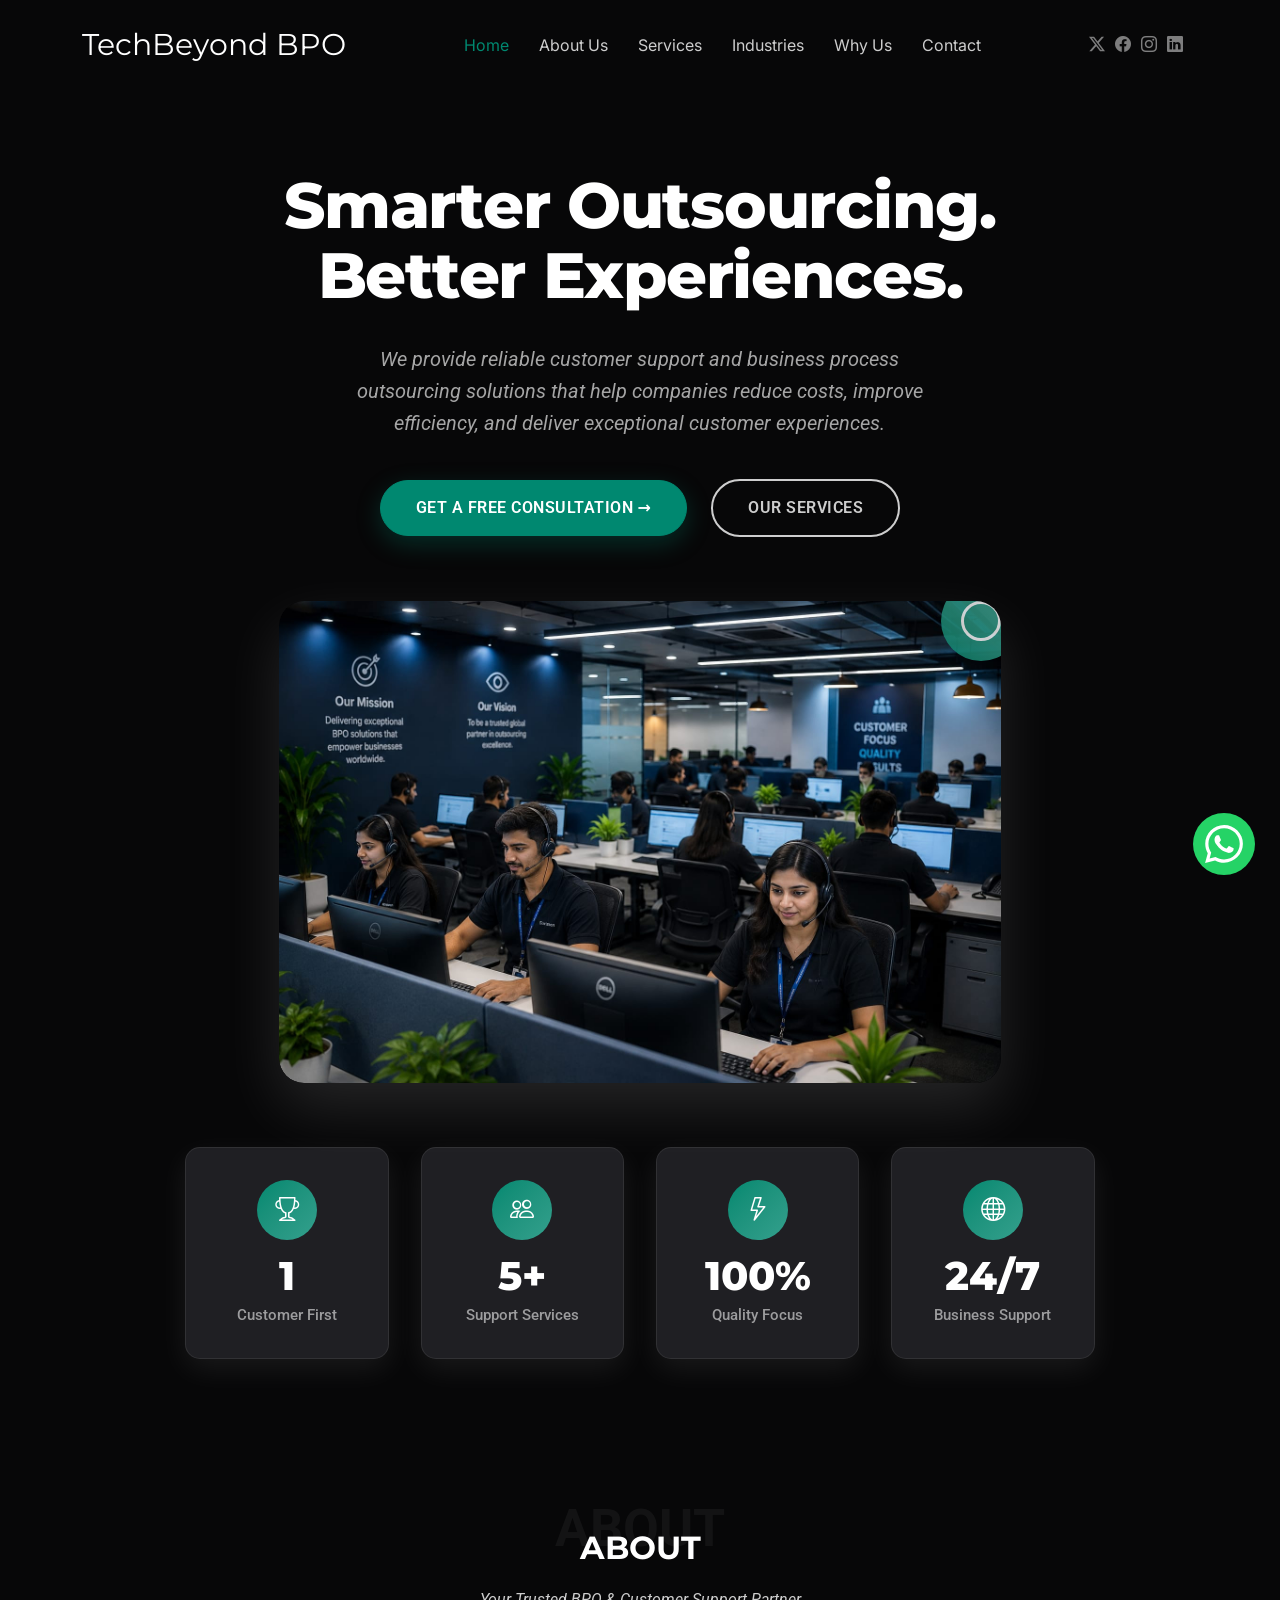
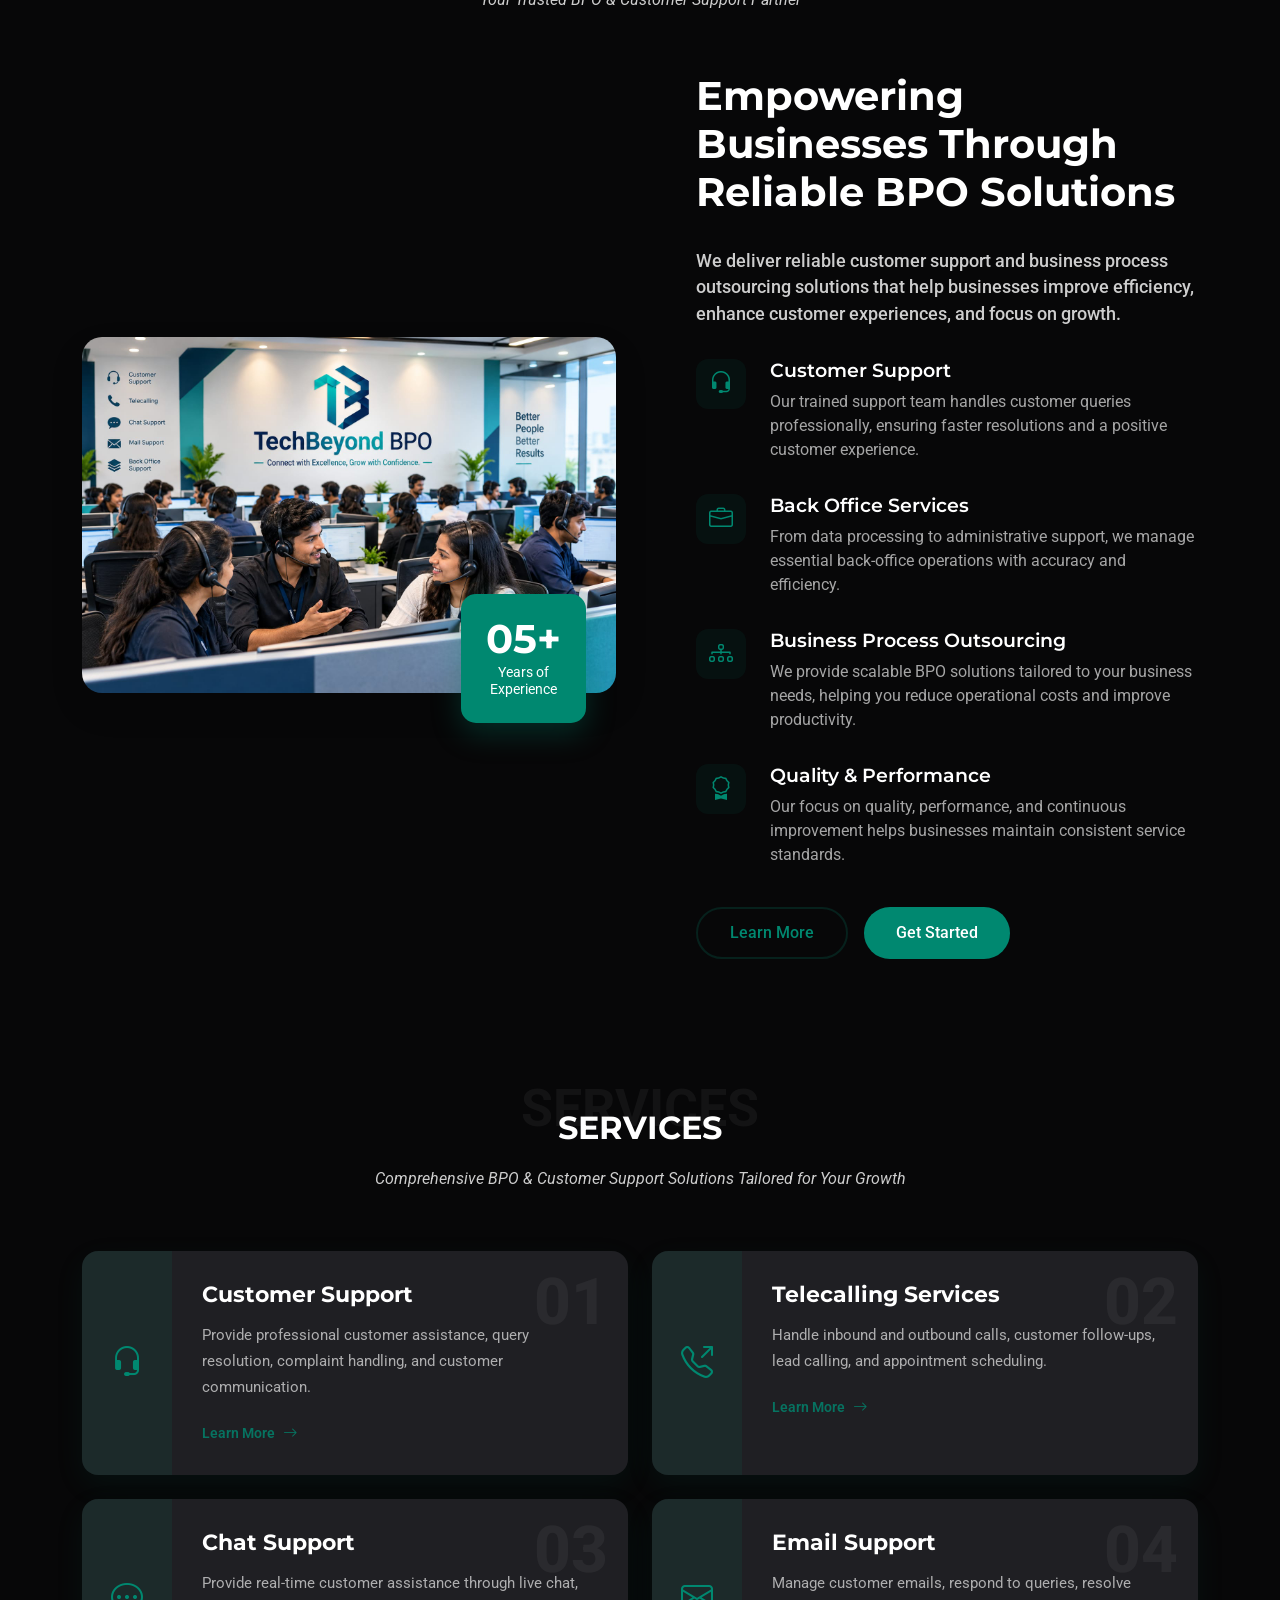
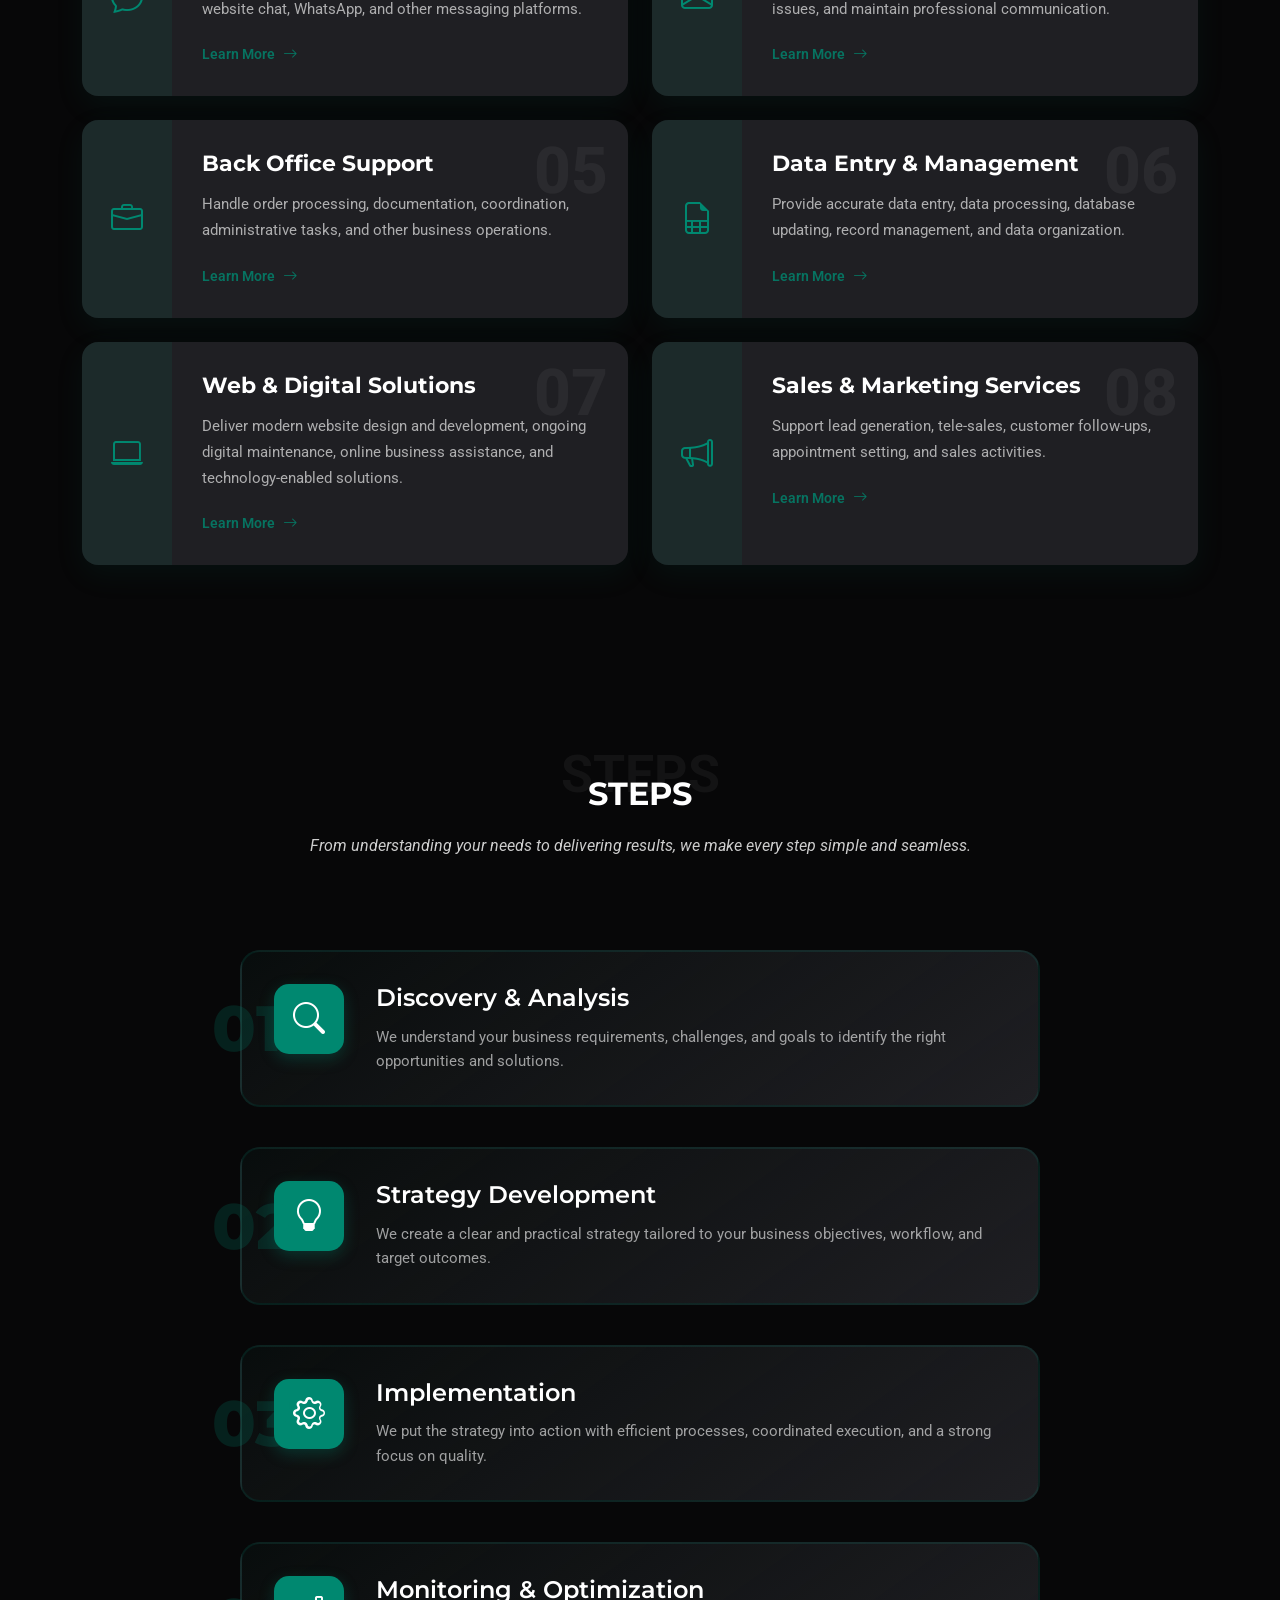
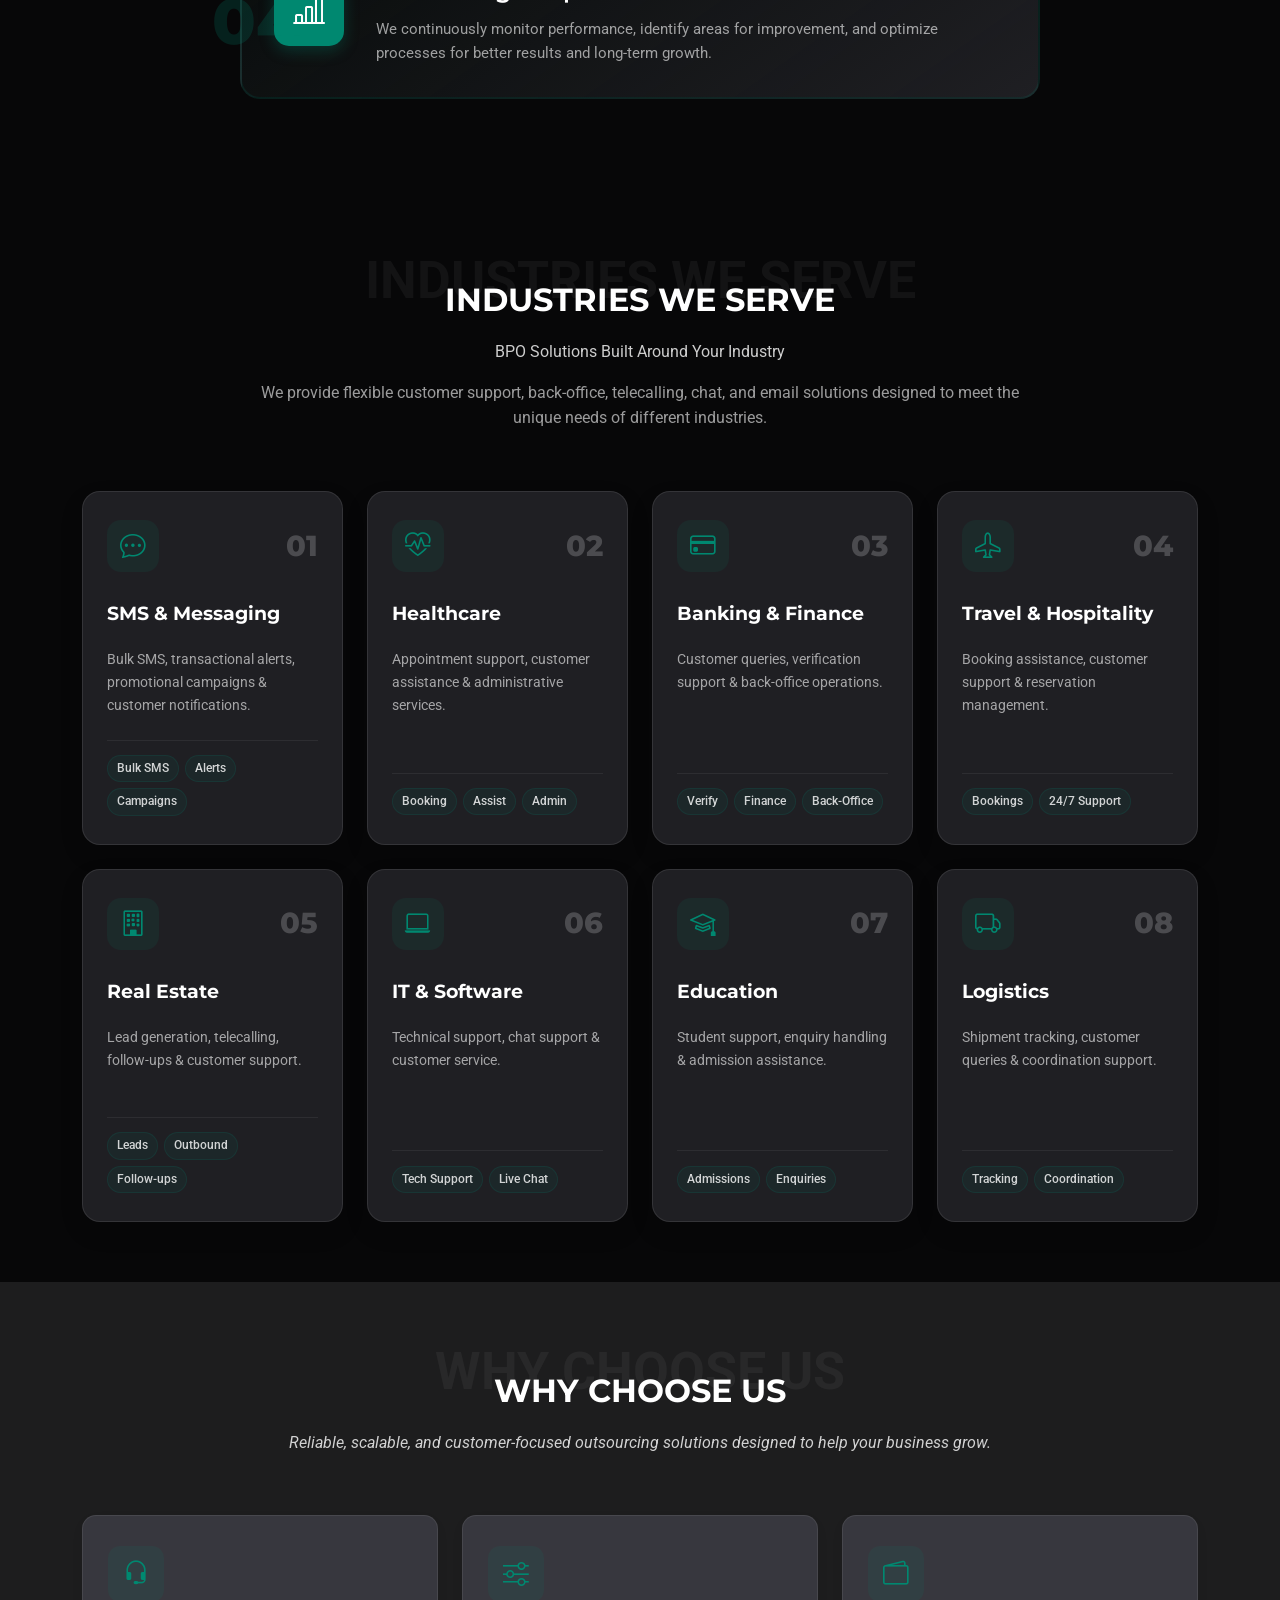
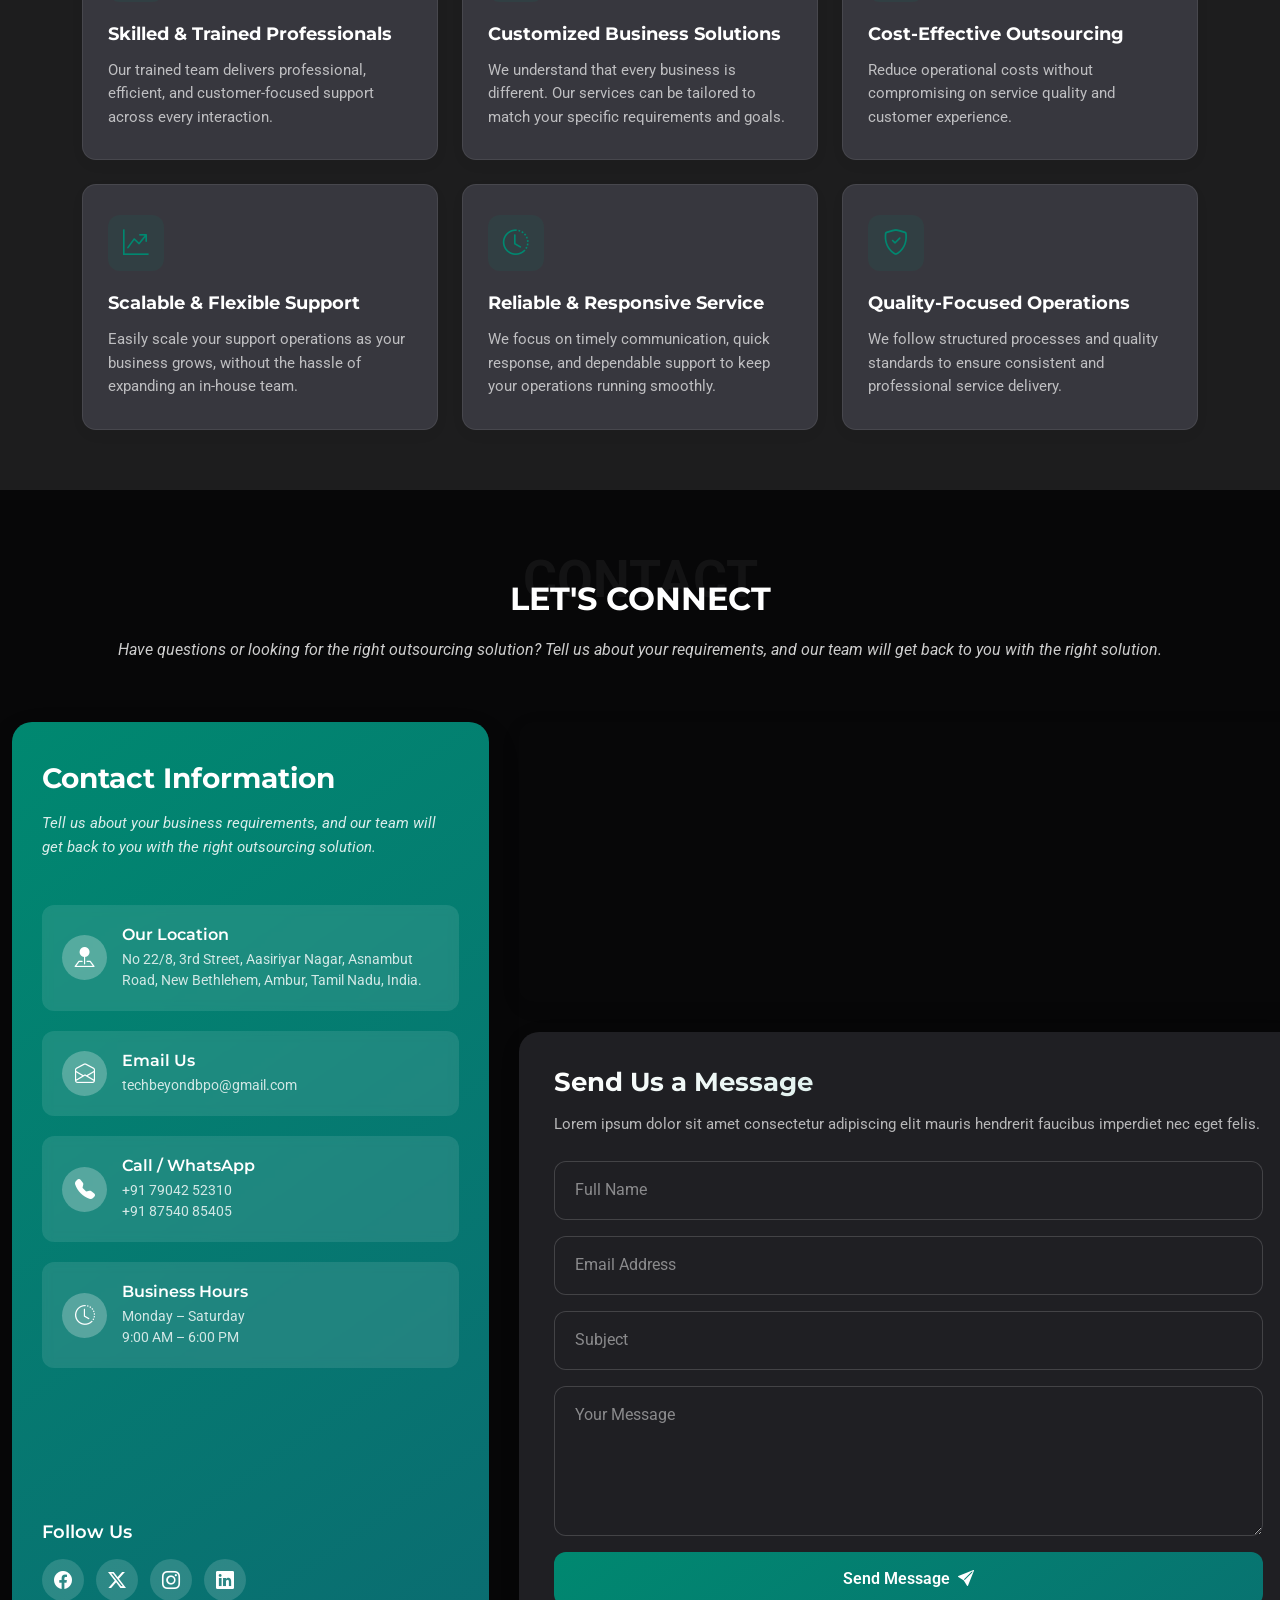
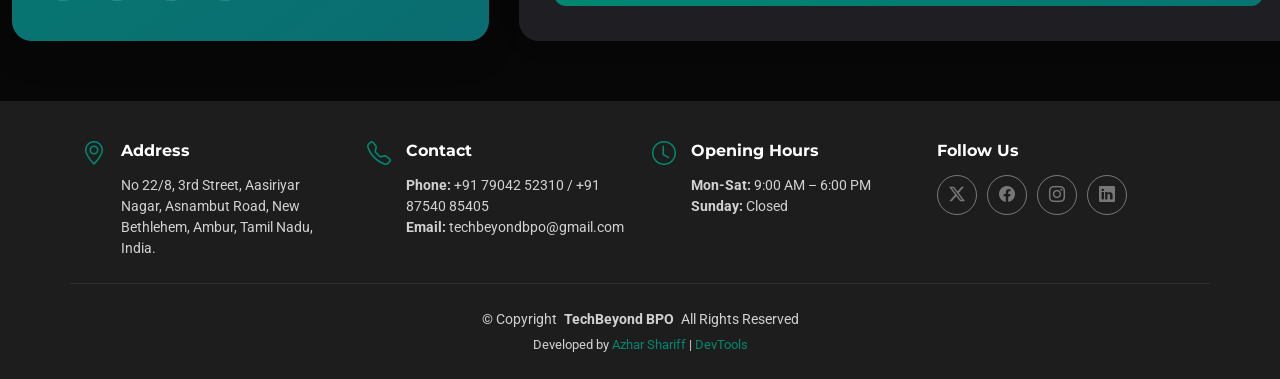
==== commit 0835d231: "feat: add main stylesheet, update HTML files, and update WhatsApp float button SVG" ====
--- a/index.html
+++ b/index.html
@@ -1398,8 +1398,8 @@
 
   <!-- WhatsApp Float Button -->
   <a href="https://wa.me/918754085405" class="whatsapp-float" target="_blank" rel="noopener noreferrer" aria-label="Chat on WhatsApp">
-    <svg xmlns="http://www.w3.org/2000/svg" viewBox="0 0 16 16">
-      <path d="M13.601 2.326A7.85 7.85 0 0 0 7.994 0C3.627 0 .068 3.558.064 7.926c0 1.399.366 2.76 1.057 3.965L0 16l4.204-1.102a7.9 7.9 0 0 0 3.79.965h.004c4.368 0 7.926-3.558 7.93-7.93A7.9 7.9 0 0 0 13.6 2.326zM7.994 14.521a6.6 6.6 0 0 1-3.356-.92l-.24-.144-2.494.654.666-2.433-.156-.251a6.56 6.56 0 0 1-1.007-3.505c0-3.626 2.957-6.584 6.591-6.584a6.56 6.56 0 0 1 4.66 1.931 6.56 6.56 0 0 1 1.928 4.66c-.004 3.639-2.961 6.592-6.592 6.592m3.615-4.934c-.197-.099-1.17-.578-1.353-.646-.182-.065-.315-.099-.445.099-.133.197-.513.646-.627.775-.114.133-.232.148-.43.05-.197-.1-.836-.308-1.592-.985-.59-.525-.985-1.175-1.103-1.372-.114-.198-.011-.304.088-.403.087-.088.197-.232.296-.346.1-.114.133-.198.198-.33.065-.134.034-.248-.015-.347-.05-.099-.445-1.076-.612-1.47-.16-.389-.323-.335-.445-.34-.114-.007-.247-.007-.38-.007a.73.73 0 0 0-.529.247c-.182.198-.691.677-.691 1.654s.707 1.92 1.808 2.055c.1.015 1.776 2.716 4.303 3.805.601.26 1.07.416 1.436.533.606.192 1.157.165 1.593.101.488-.073 1.496-.612 1.708-1.205.212-.593.212-1.102.148-1.205-.064-.103-.232-.165-.43-.26"/>
+    <svg xmlns="http://www.w3.org/2000/svg" viewBox="0 0 24 24">
+      <path d="M.057 24l1.687-6.163c-1.041-1.804-1.588-3.849-1.587-5.946.003-6.556 5.338-11.891 11.893-11.891 3.181.001 6.167 1.24 8.413 3.488 2.245 2.248 3.481 5.236 3.48 8.414-.003 6.557-5.338 11.892-11.893 11.892-1.99-.001-3.951-.5-5.688-1.448l-6.305 1.654zm6.597-3.807c1.676.995 3.276 1.591 5.392 1.592 5.448 0 9.886-4.434 9.889-9.885.002-5.462-4.415-9.89-9.881-9.892-5.452 0-9.887 4.434-9.889 9.884-.001 2.225.651 3.891 1.746 5.634l-.999 3.648 3.742-.981zm11.387-5.464c-.074-.124-.272-.198-.57-.347-.297-.149-1.758-.868-2.031-.967-.272-.099-.47-.149-.669.149-.198.297-.768.967-.941 1.165-.173.198-.347.223-.644.074-.297-.149-1.255-.462-2.39-1.475-.883-.788-1.48-1.761-1.653-2.059-.173-.297-.018-.458.13-.606.134-.133.297-.347.446-.521.151-.172.2-.296.3-.495.099-.198.05-.372-.025-.521-.075-.148-.669-1.611-.916-2.206-.242-.579-.487-.501-.669-.51l-.57-.01c-.198 0-.52.074-.792.372s-1.04 1.016-1.04 2.479 1.065 2.876 1.213 3.074c.149.198 2.095 3.2 5.076 4.487.709.306 1.263.489 1.694.626.712.226 1.36.194 1.872.118.571-.085 1.758-.719 2.006-1.413.248-.695.248-1.29.173-1.414z"/>
     </svg>
   </a>
 
--- a/assets/css/main.css
+++ b/assets/css/main.css
@@ -553,8 +553,8 @@
   position: fixed;
   visibility: hidden;
   opacity: 0;
-  right: 31px;
-  bottom: 90px;
+  right: 34px;
+  bottom: 98px;
   z-index: 9998;
   background-color: var(--accent-color);
   width: 44px;
@@ -577,16 +577,16 @@
 .scroll-top.active {
   visibility: visible;
   opacity: 1;
-  bottom: 90px;
+  bottom: 98px;
 }
 
 @media (max-width: 768px) {
   .scroll-top {
-    right: 24px;
-    bottom: 82px;
+    right: 26px;
+    bottom: 86px;
   }
   .scroll-top.active {
-    bottom: 82px;
+    bottom: 86px;
   }
 }
 
@@ -597,44 +597,87 @@
   position: fixed;
   bottom: 25px;
   right: 25px;
-  width: 56px;
-  height: 56px;
+  width: 62px;
+  height: 62px;
   background-color: #25D366;
   color: #ffffff;
   border-radius: 50%;
   display: flex;
   align-items: center;
   justify-content: center;
-  box-shadow: 0 4px 15px rgba(37, 211, 102, 0.45);
   z-index: 9999;
-  transition: transform 0.3s ease, box-shadow 0.3s ease, background-color 0.3s ease;
   text-decoration: none;
+  animation: whatsapp-pulse 2.2s infinite ease-in-out;
+  transition: transform 0.3s ease, background-color 0.3s ease;
 }
 
 .whatsapp-float svg {
-  width: 32px;
-  height: 32px;
+  width: 38px;
+  height: 38px;
   fill: #ffffff;
   display: block;
+  transform-origin: center center;
+  animation: whatsapp-wiggle 3s infinite ease-in-out;
 }
 
 .whatsapp-float:hover {
   background-color: #20ba59;
   color: #ffffff;
+  transform: scale(1.12);
+  animation: none;
+  box-shadow: 0 8px 25px rgba(37, 211, 102, 0.7);
+}
+
+.whatsapp-float:hover svg {
+  animation: none;
   transform: scale(1.08);
-  box-shadow: 0 6px 22px rgba(37, 211, 102, 0.65);
+}
+
+/* Continuous glowing radar pulse */
+@keyframes whatsapp-pulse {
+  0% {
+    box-shadow: 0 0 0 0 rgba(37, 211, 102, 0.75), 0 4px 15px rgba(0, 0, 0, 0.2);
+  }
+  65% {
+    box-shadow: 0 0 0 16px rgba(37, 211, 102, 0), 0 4px 15px rgba(0, 0, 0, 0.2);
+  }
+  100% {
+    box-shadow: 0 0 0 0 rgba(37, 211, 102, 0), 0 4px 15px rgba(0, 0, 0, 0.2);
+  }
+}
+
+/* Attention-grabbing ring/vibration effect */
+@keyframes whatsapp-wiggle {
+  0%, 100% {
+    transform: rotate(0deg) scale(1);
+  }
+  8% {
+    transform: rotate(-12deg) scale(1.06);
+  }
+  12% {
+    transform: rotate(12deg) scale(1.06);
+  }
+  16% {
+    transform: rotate(-10deg) scale(1.06);
+  }
+  20% {
+    transform: rotate(10deg) scale(1.06);
+  }
+  24% {
+    transform: rotate(0deg) scale(1);
+  }
 }
 
 @media (max-width: 768px) {
   .whatsapp-float {
     bottom: 20px;
     right: 20px;
-    width: 52px;
-    height: 52px;
+    width: 56px;
+    height: 56px;
   }
   .whatsapp-float svg {
-    width: 30px;
-    height: 30px;
+    width: 34px;
+    height: 34px;
   }
 }
 
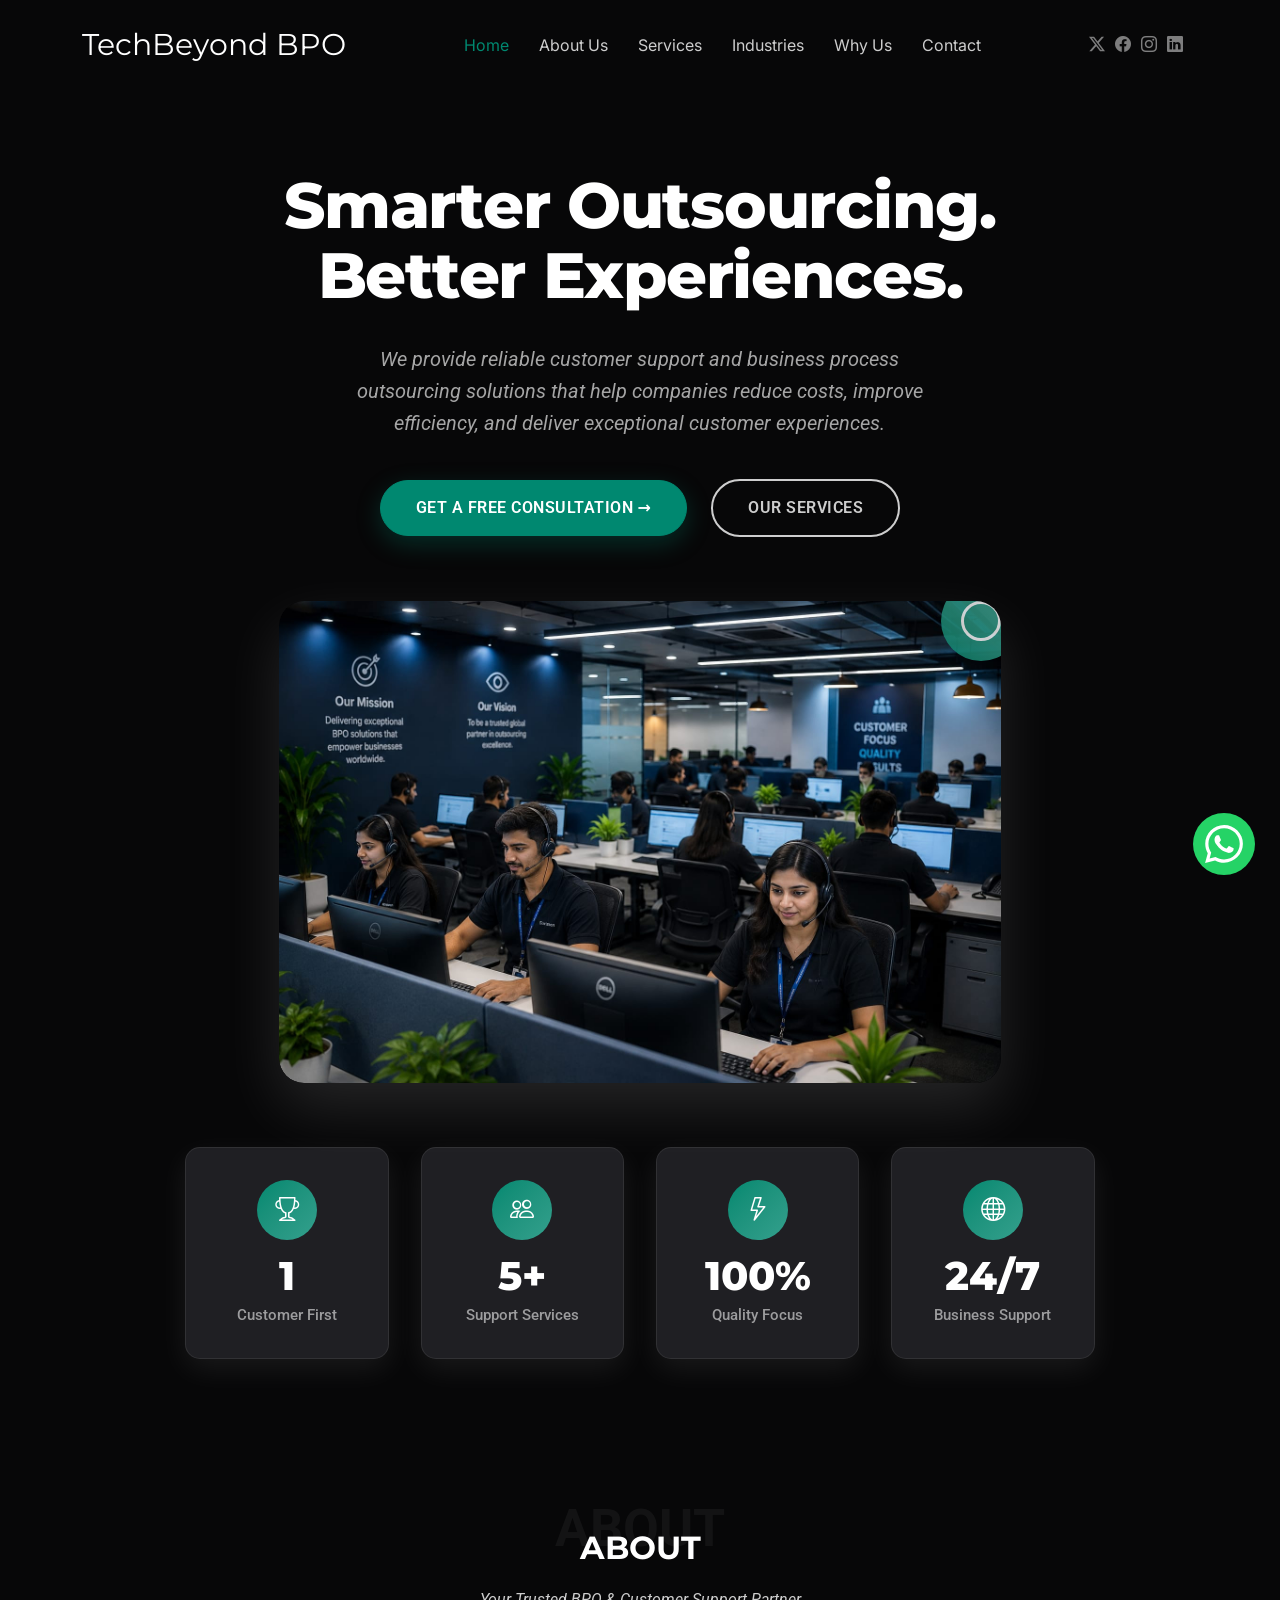
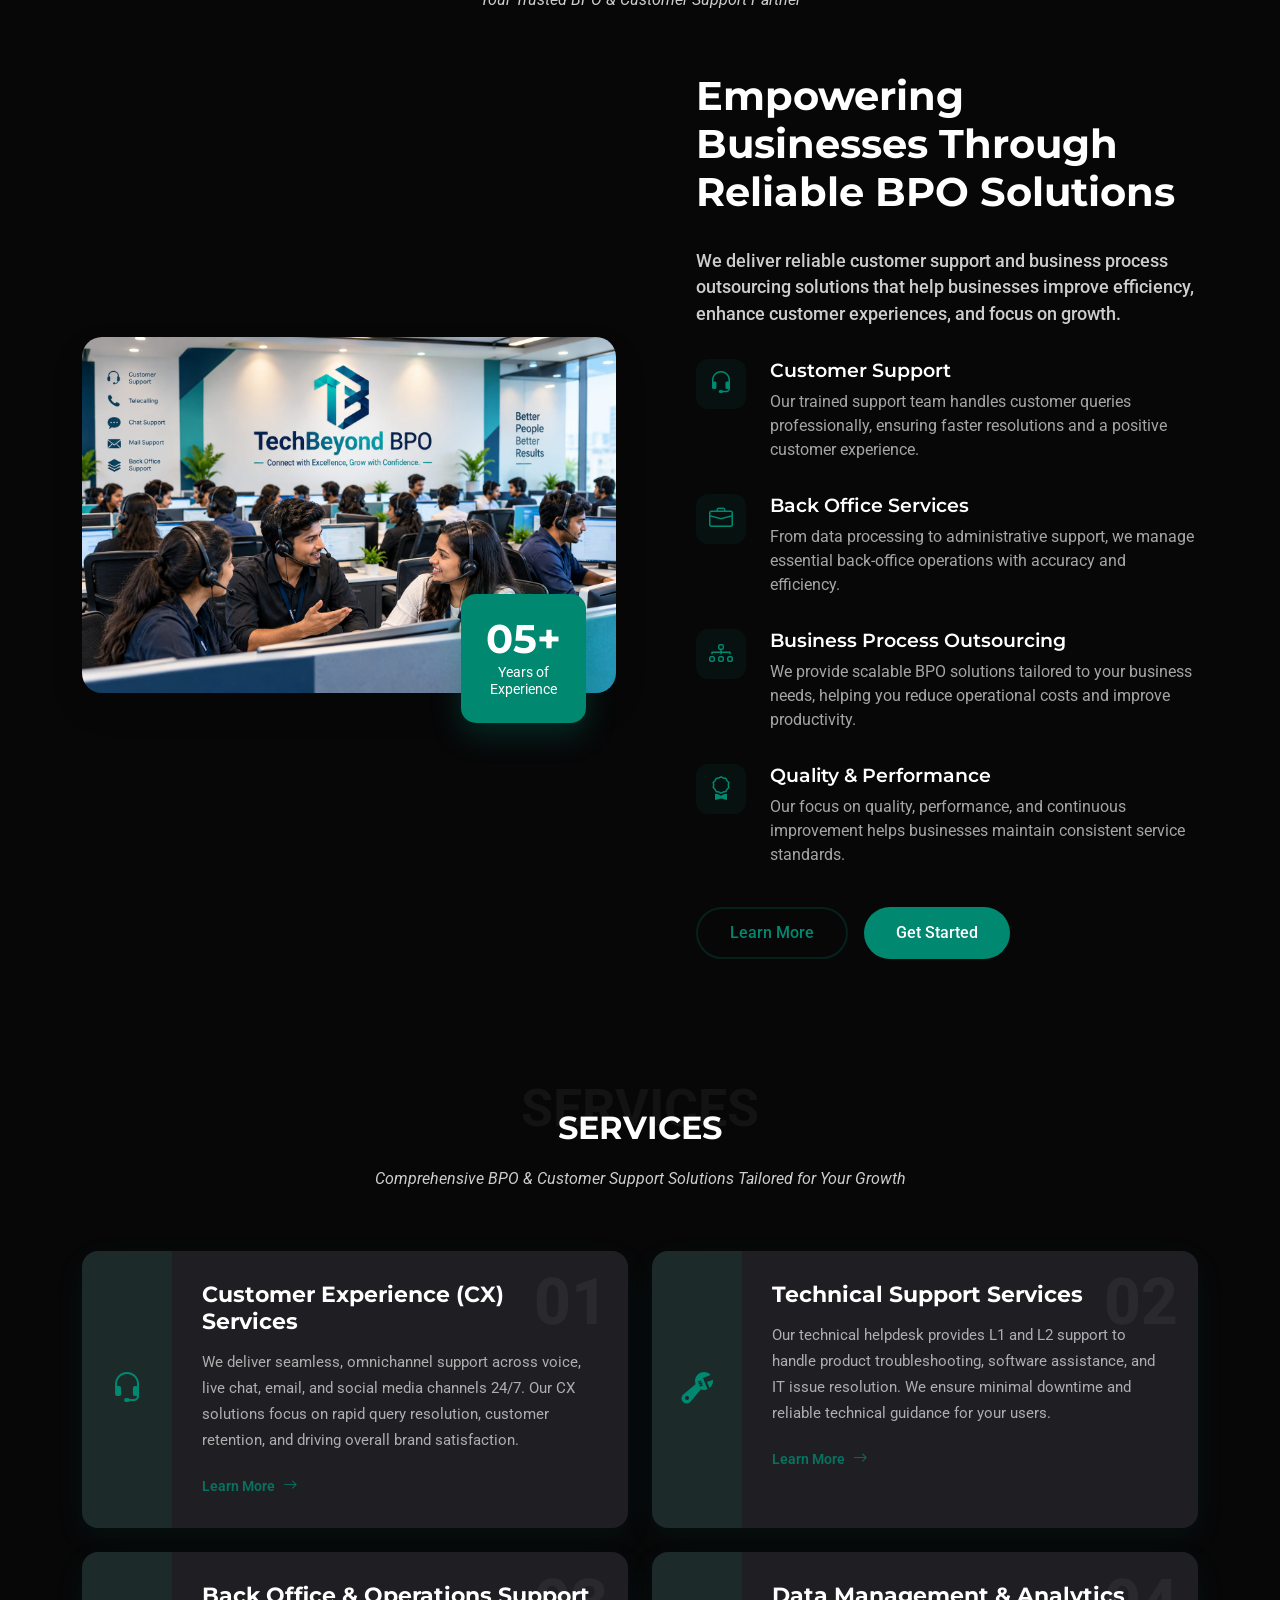
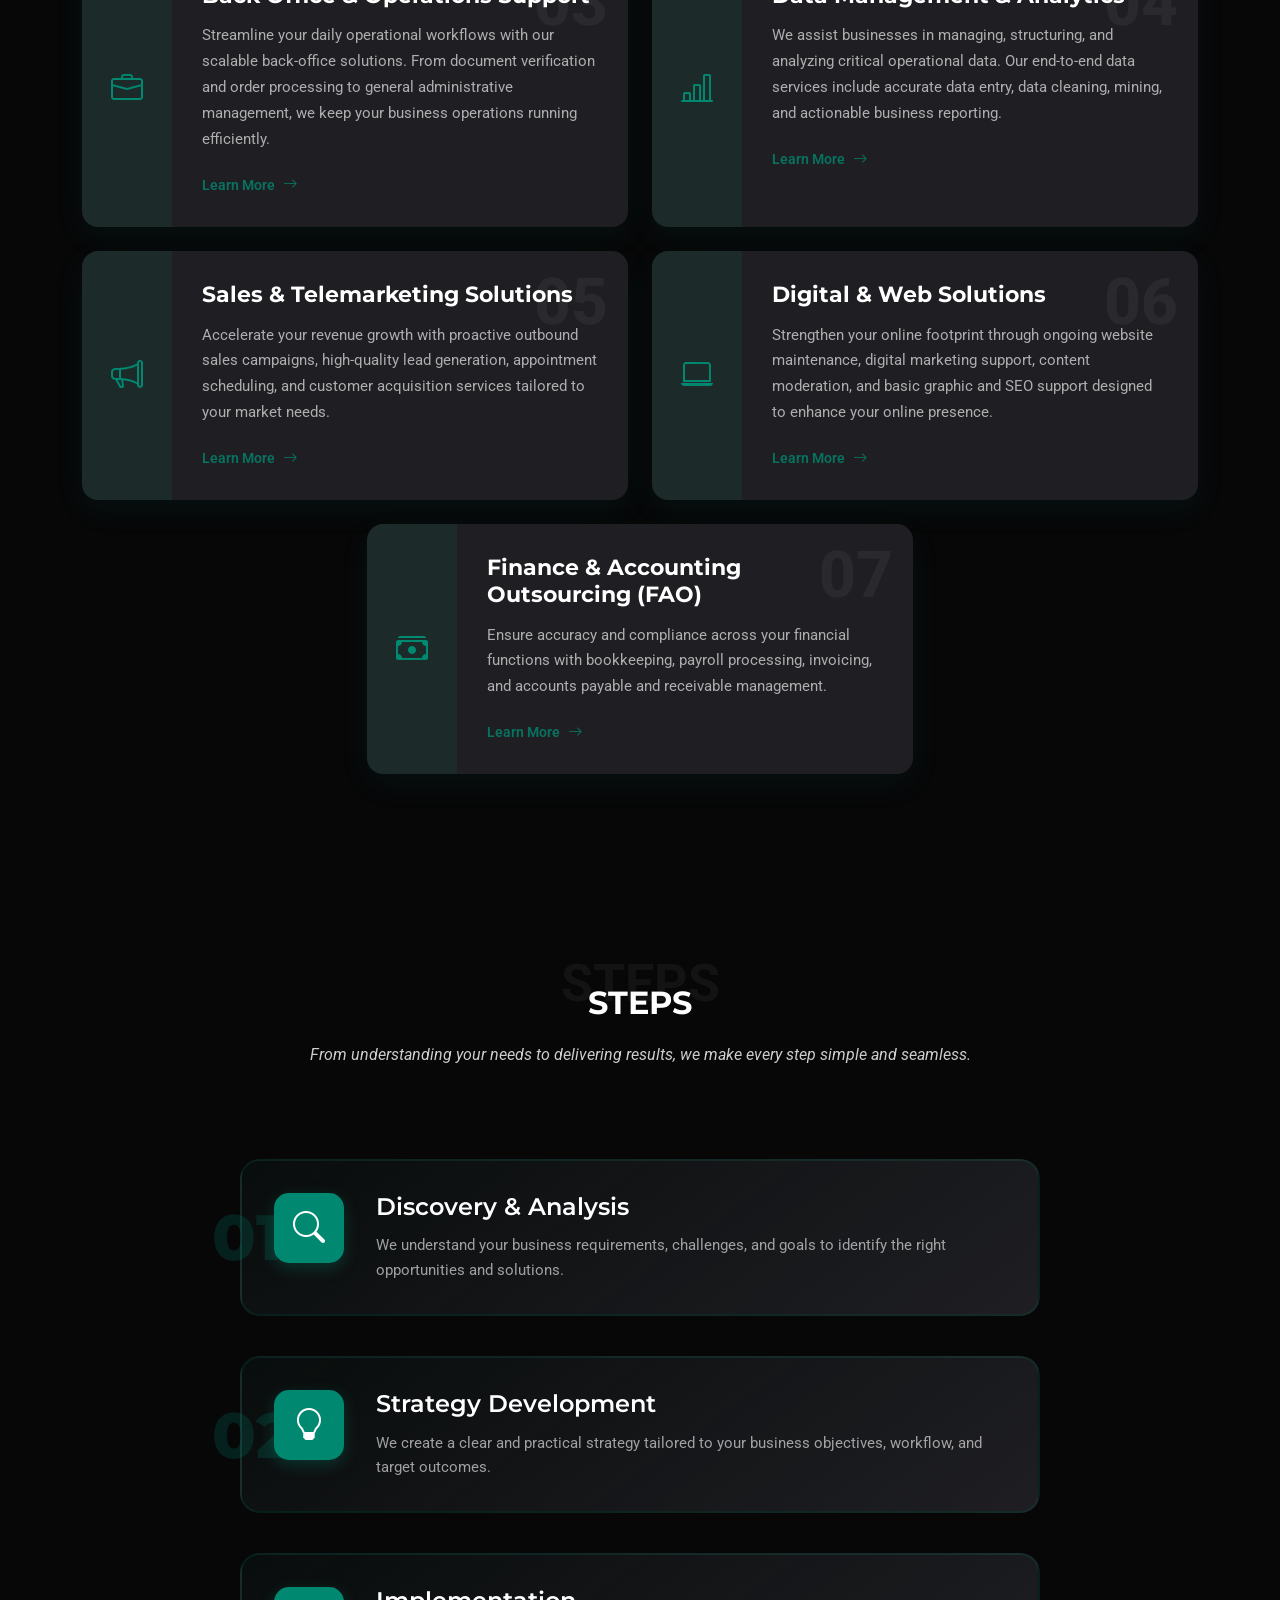
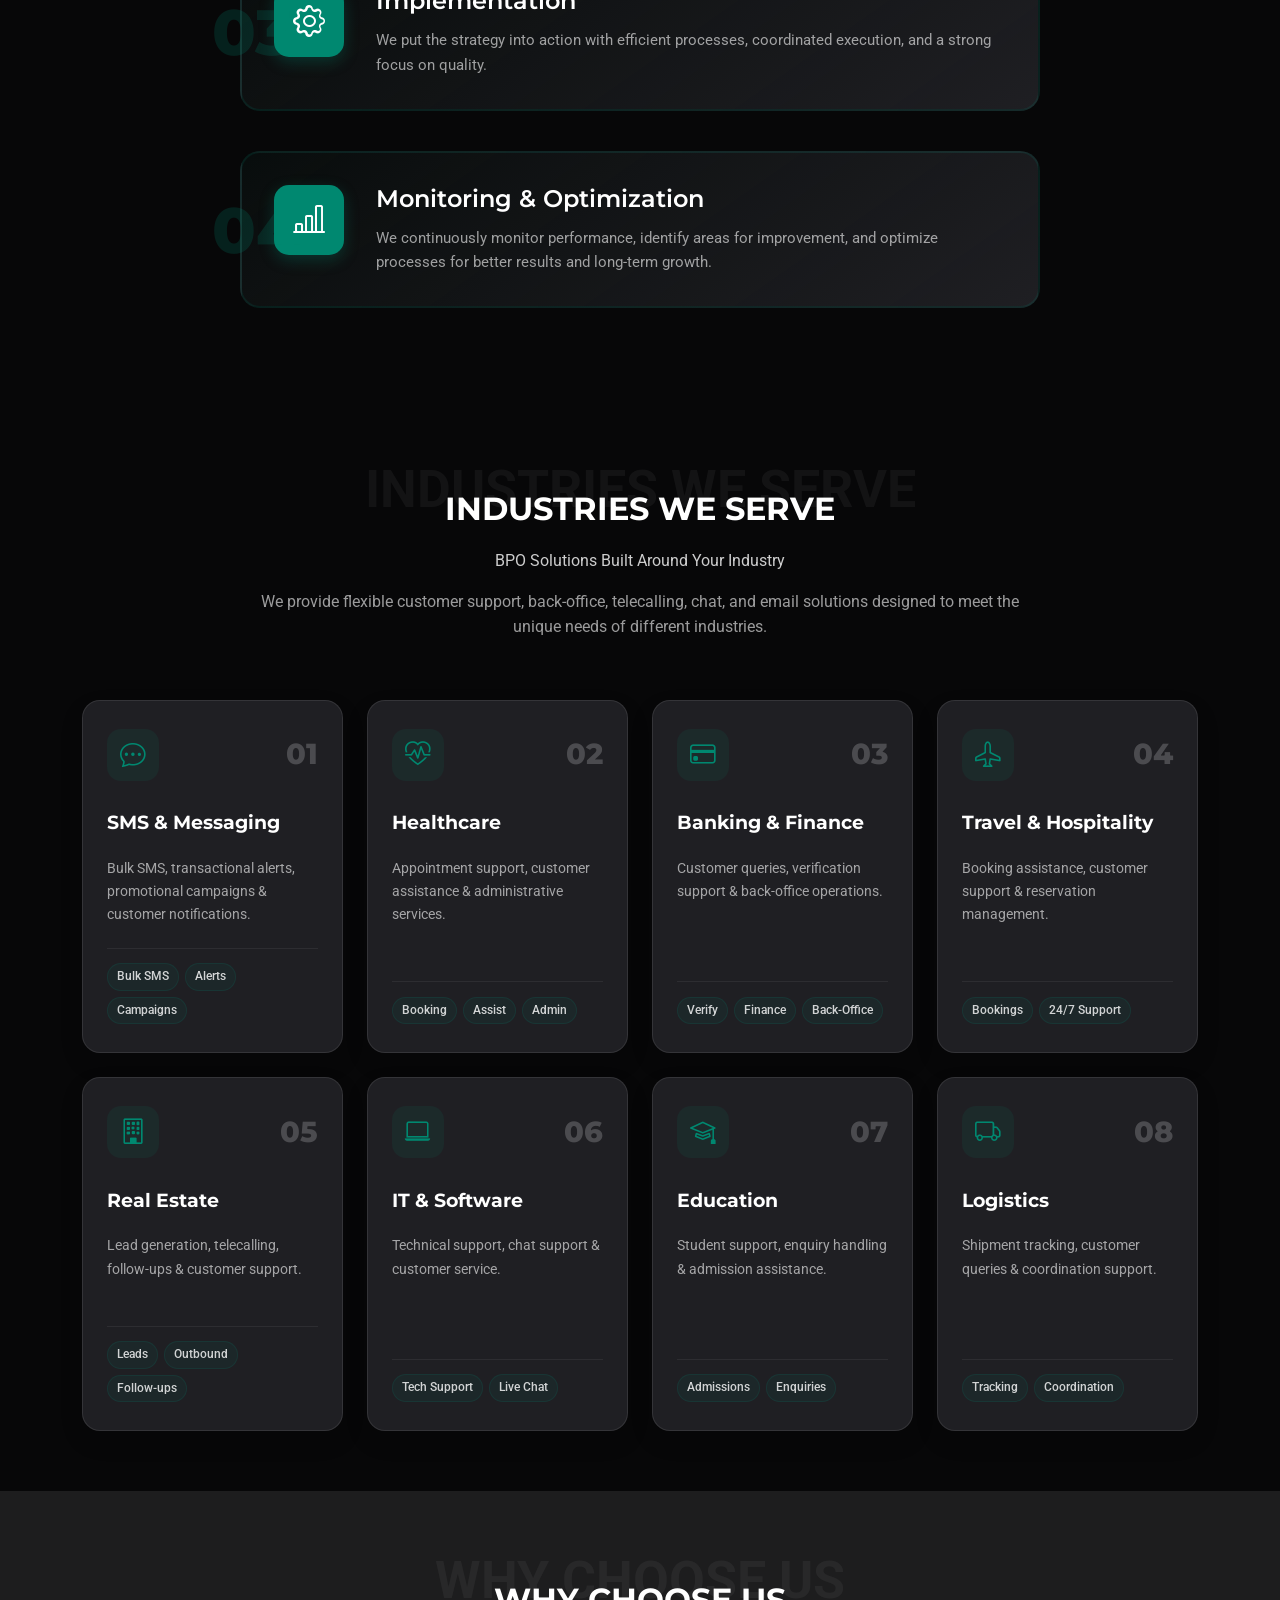
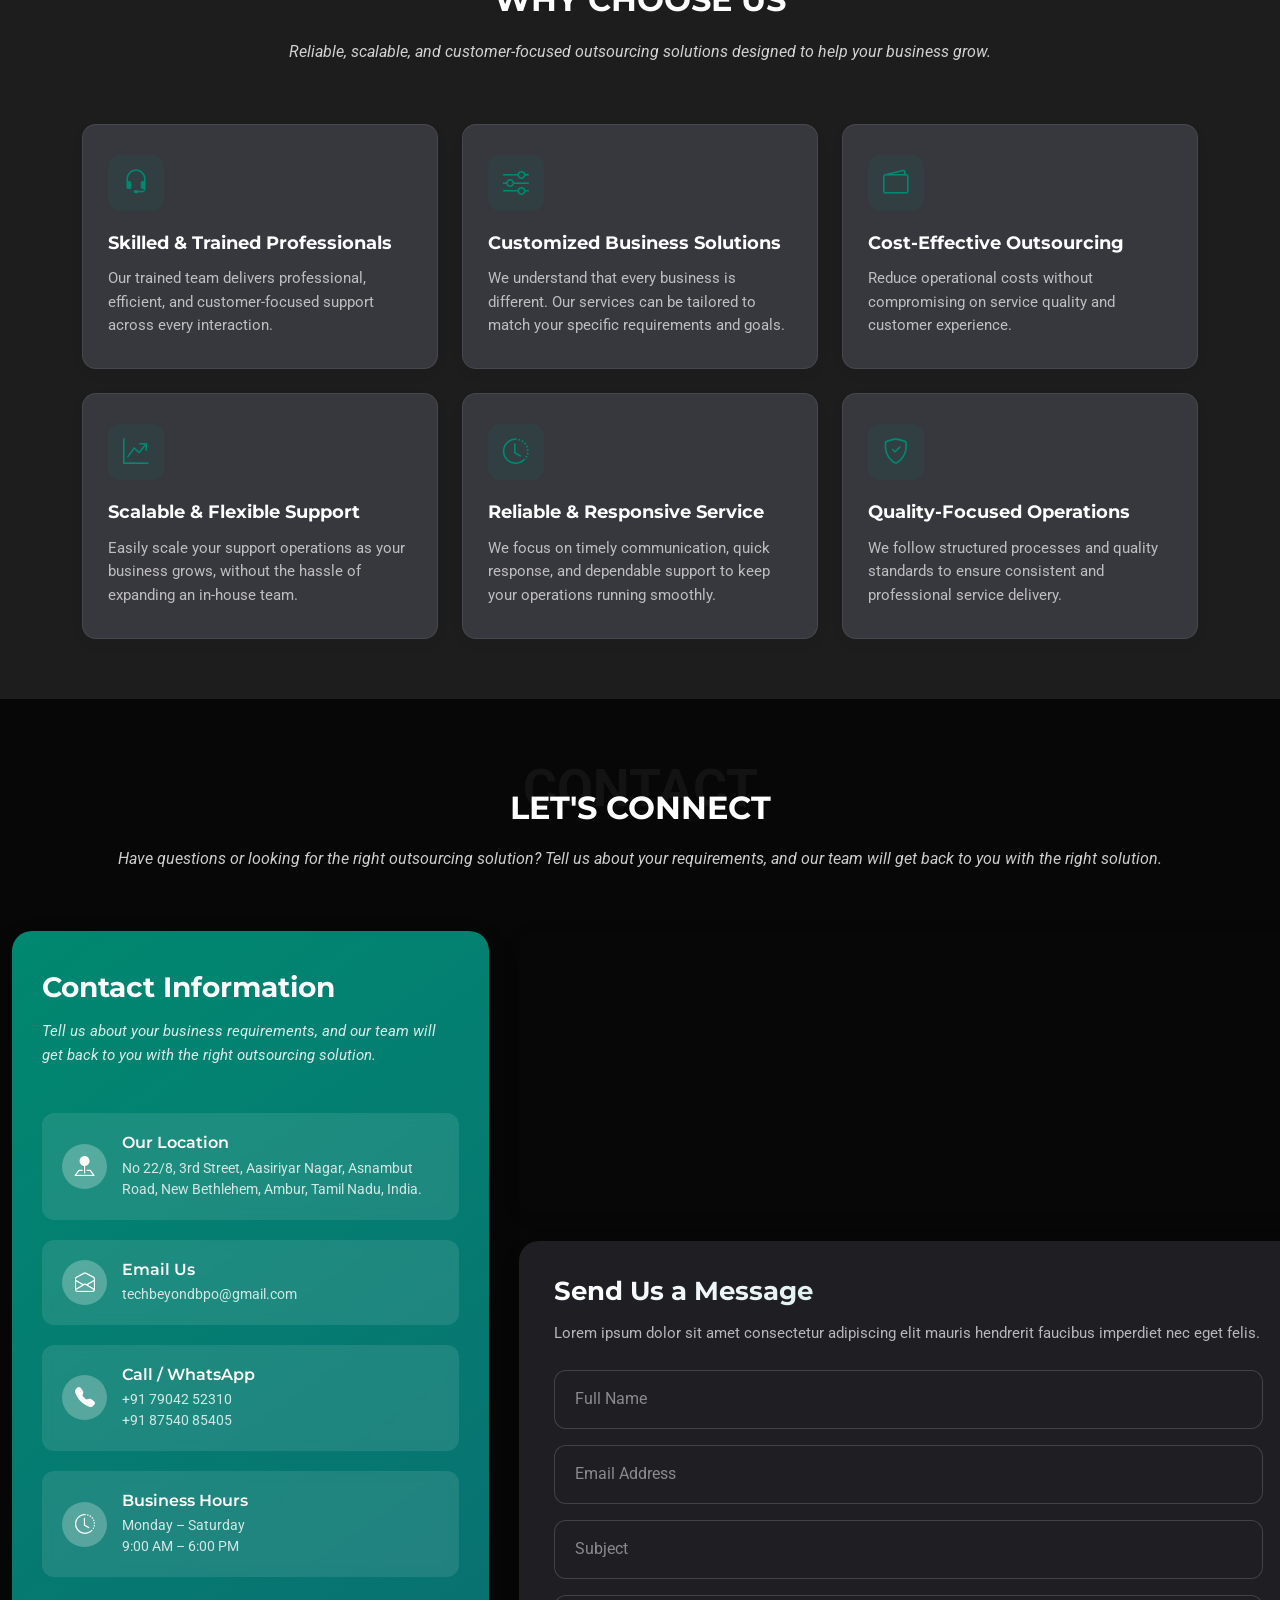
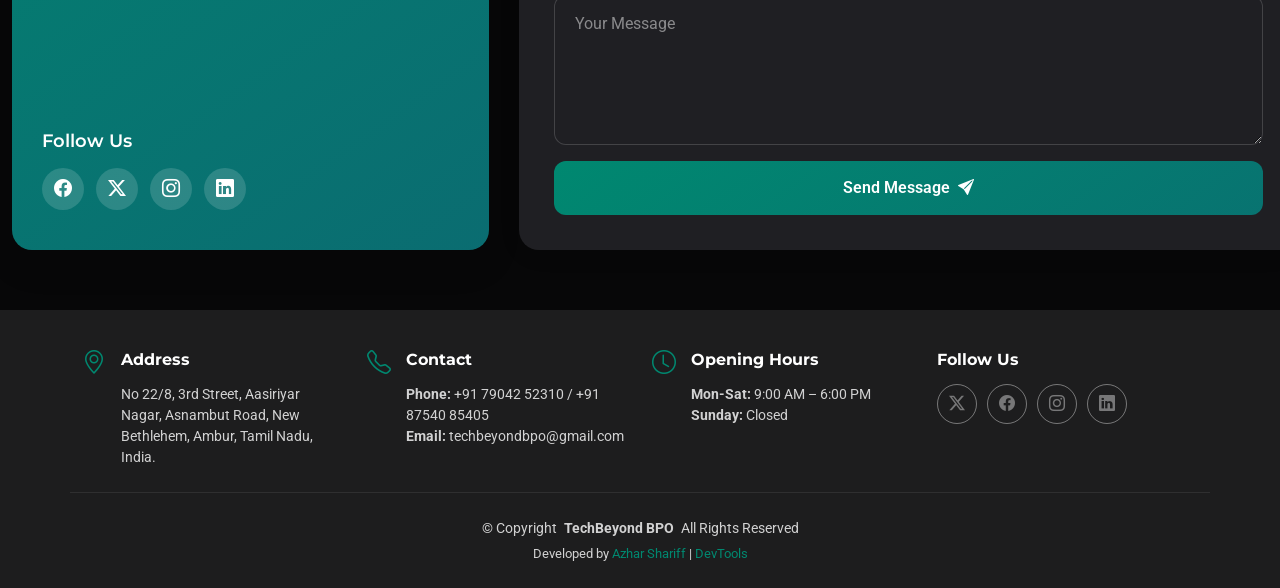
==== commit 0b64e8bc: "refactor: update service offerings and details across site pages" ====
--- a/index.html
+++ b/index.html
@@ -255,6 +255,7 @@
 
         <div class="services-container">
           <div class="row g-4">
+            <!-- 01. Customer Experience (CX) Services -->
             <div class="col-lg-6" data-aos="fade-up" data-aos-delay="100">
               <div class="service-item">
                 <div class="service-icon">
@@ -262,9 +263,9 @@
                 </div>
                 <div class="service-content">
                   <span class="service-number">01</span>
-                  <h3 class="service-title">Customer Support</h3>
-                  <p class="service-text">Provide professional customer assistance, query resolution, complaint handling, and customer communication.</p>
-                  <a href="service-details.html?service=customer-support" class="service-link">
+                  <h3 class="service-title">Customer Experience (CX) Services</h3>
+                  <p class="service-text">We deliver seamless, omnichannel support across voice, live chat, email, and social media channels 24/7. Our CX solutions focus on rapid query resolution, customer retention, and driving overall brand satisfaction.</p>
+                  <a href="service-details.html?service=customer-experience-services" class="service-link">
                     Learn More
                     <i class="bi bi-arrow-right"></i>
                   </a>
@@ -272,16 +273,17 @@
               </div>
             </div>
 
+            <!-- 02. Technical Support Services -->
             <div class="col-lg-6" data-aos="fade-up" data-aos-delay="200">
               <div class="service-item">
                 <div class="service-icon">
-                  <i class="bi bi-telephone-outbound"></i>
+                  <i class="bi bi-wrench-adjustable"></i>
                 </div>
                 <div class="service-content">
                   <span class="service-number">02</span>
-                  <h3 class="service-title">Telecalling Services</h3>
-                  <p class="service-text">Handle inbound and outbound calls, customer follow-ups, lead calling, and appointment scheduling.</p>
-                  <a href="service-details.html?service=telecalling-services" class="service-link">
+                  <h3 class="service-title">Technical Support Services</h3>
+                  <p class="service-text">Our technical helpdesk provides L1 and L2 support to handle product troubleshooting, software assistance, and IT issue resolution. We ensure minimal downtime and reliable technical guidance for your users.</p>
+                  <a href="service-details.html?service=technical-support-services" class="service-link">
                     Learn More
                     <i class="bi bi-arrow-right"></i>
                   </a>
@@ -289,16 +291,17 @@
               </div>
             </div>
 
+            <!-- 03. Back Office & Operations Support -->
             <div class="col-lg-6" data-aos="fade-up" data-aos-delay="300">
               <div class="service-item">
                 <div class="service-icon">
-                  <i class="bi bi-chat-dots"></i>
+                  <i class="bi bi-briefcase"></i>
                 </div>
                 <div class="service-content">
                   <span class="service-number">03</span>
-                  <h3 class="service-title">Chat Support</h3>
-                  <p class="service-text">Provide real-time customer assistance through live chat, website chat, WhatsApp, and other messaging platforms.</p>
-                  <a href="service-details.html?service=chat-support" class="service-link">
+                  <h3 class="service-title">Back Office &amp; Operations Support</h3>
+                  <p class="service-text">Streamline your daily operational workflows with our scalable back-office solutions. From document verification and order processing to general administrative management, we keep your business operations running efficiently.</p>
+                  <a href="service-details.html?service=back-office-operations-support" class="service-link">
                     Learn More
                     <i class="bi bi-arrow-right"></i>
                   </a>
@@ -306,16 +309,17 @@
               </div>
             </div>
 
+            <!-- 04. Data Management & Analytics -->
             <div class="col-lg-6" data-aos="fade-up" data-aos-delay="400">
               <div class="service-item">
                 <div class="service-icon">
-                  <i class="bi bi-envelope"></i>
+                  <i class="bi bi-bar-chart-line"></i>
                 </div>
                 <div class="service-content">
                   <span class="service-number">04</span>
-                  <h3 class="service-title">Email Support</h3>
-                  <p class="service-text">Manage customer emails, respond to queries, resolve issues, and maintain professional communication.</p>
-                  <a href="service-details.html?service=email-support" class="service-link">
+                  <h3 class="service-title">Data Management &amp; Analytics</h3>
+                  <p class="service-text">We assist businesses in managing, structuring, and analyzing critical operational data. Our end-to-end data services include accurate data entry, data cleaning, mining, and actionable business reporting.</p>
+                  <a href="service-details.html?service=data-management-analytics" class="service-link">
                     Learn More
                     <i class="bi bi-arrow-right"></i>
                   </a>
@@ -323,16 +327,17 @@
               </div>
             </div>
 
+            <!-- 05. Sales & Telemarketing Solutions -->
             <div class="col-lg-6" data-aos="fade-up" data-aos-delay="500">
               <div class="service-item">
                 <div class="service-icon">
-                  <i class="bi bi-briefcase"></i>
+                  <i class="bi bi-megaphone"></i>
                 </div>
                 <div class="service-content">
                   <span class="service-number">05</span>
-                  <h3 class="service-title">Back Office Support</h3>
-                  <p class="service-text">Handle order processing, documentation, coordination, administrative tasks, and other business operations.</p>
-                  <a href="service-details.html?service=back-office-support" class="service-link">
+                  <h3 class="service-title">Sales &amp; Telemarketing Solutions</h3>
+                  <p class="service-text">Accelerate your revenue growth with proactive outbound sales campaigns, high-quality lead generation, appointment scheduling, and customer acquisition services tailored to your market needs.</p>
+                  <a href="service-details.html?service=sales-telemarketing-solutions" class="service-link">
                     Learn More
                     <i class="bi bi-arrow-right"></i>
                   </a>
@@ -340,16 +345,17 @@
               </div>
             </div>
 
+            <!-- 06. Digital & Web Solutions -->
             <div class="col-lg-6" data-aos="fade-up" data-aos-delay="600">
               <div class="service-item">
                 <div class="service-icon">
-                  <i class="bi bi-file-earmark-spreadsheet"></i>
+                  <i class="bi bi-laptop"></i>
                 </div>
                 <div class="service-content">
                   <span class="service-number">06</span>
-                  <h3 class="service-title">Data Entry &amp; Management</h3>
-                  <p class="service-text">Provide accurate data entry, data processing, database updating, record management, and data organization.</p>
-                  <a href="service-details.html?service=data-entry-management" class="service-link">
+                  <h3 class="service-title">Digital &amp; Web Solutions</h3>
+                  <p class="service-text">Strengthen your online footprint through ongoing website maintenance, digital marketing support, content moderation, and basic graphic and SEO support designed to enhance your online presence.</p>
+                  <a href="service-details.html?service=digital-web-solutions" class="service-link">
                     Learn More
                     <i class="bi bi-arrow-right"></i>
                   </a>
@@ -357,33 +363,17 @@
               </div>
             </div>
 
-            <div class="col-lg-6" data-aos="fade-up" data-aos-delay="700">
+            <!-- 07. Finance & Accounting Outsourcing (FAO) -->
+            <div class="col-lg-6 offset-lg-3" data-aos="fade-up" data-aos-delay="700">
               <div class="service-item">
                 <div class="service-icon">
-                  <i class="bi bi-laptop"></i>
+                  <i class="bi bi-cash-stack"></i>
                 </div>
                 <div class="service-content">
                   <span class="service-number">07</span>
-                  <h3 class="service-title">Web &amp; Digital Solutions</h3>
-                  <p class="service-text">Deliver modern website design and development, ongoing digital maintenance, online business assistance, and technology-enabled solutions.</p>
-                  <a href="service-details.html?service=digital-support-solutions" class="service-link">
-                    Learn More
-                    <i class="bi bi-arrow-right"></i>
-                  </a>
-                </div>
-              </div>
-            </div>
-
-            <div class="col-lg-6" data-aos="fade-up" data-aos-delay="800">
-              <div class="service-item">
-                <div class="service-icon">
-                  <i class="bi bi-megaphone"></i>
-                </div>
-                <div class="service-content">
-                  <span class="service-number">08</span>
-                  <h3 class="service-title">Sales &amp; Marketing Services</h3>
-                  <p class="service-text">Support lead generation, tele-sales, customer follow-ups, appointment setting, and sales activities.</p>
-                  <a href="service-details.html?service=sales-marketing-services" class="service-link">
+                  <h3 class="service-title">Finance &amp; Accounting Outsourcing (FAO)</h3>
+                  <p class="service-text">Ensure accuracy and compliance across your financial functions with bookkeeping, payroll processing, invoicing, and accounts payable and receivable management.</p>
+                  <a href="service-details.html?service=finance-accounting-outsourcing" class="service-link">
                     Learn More
                     <i class="bi bi-arrow-right"></i>
                   </a>
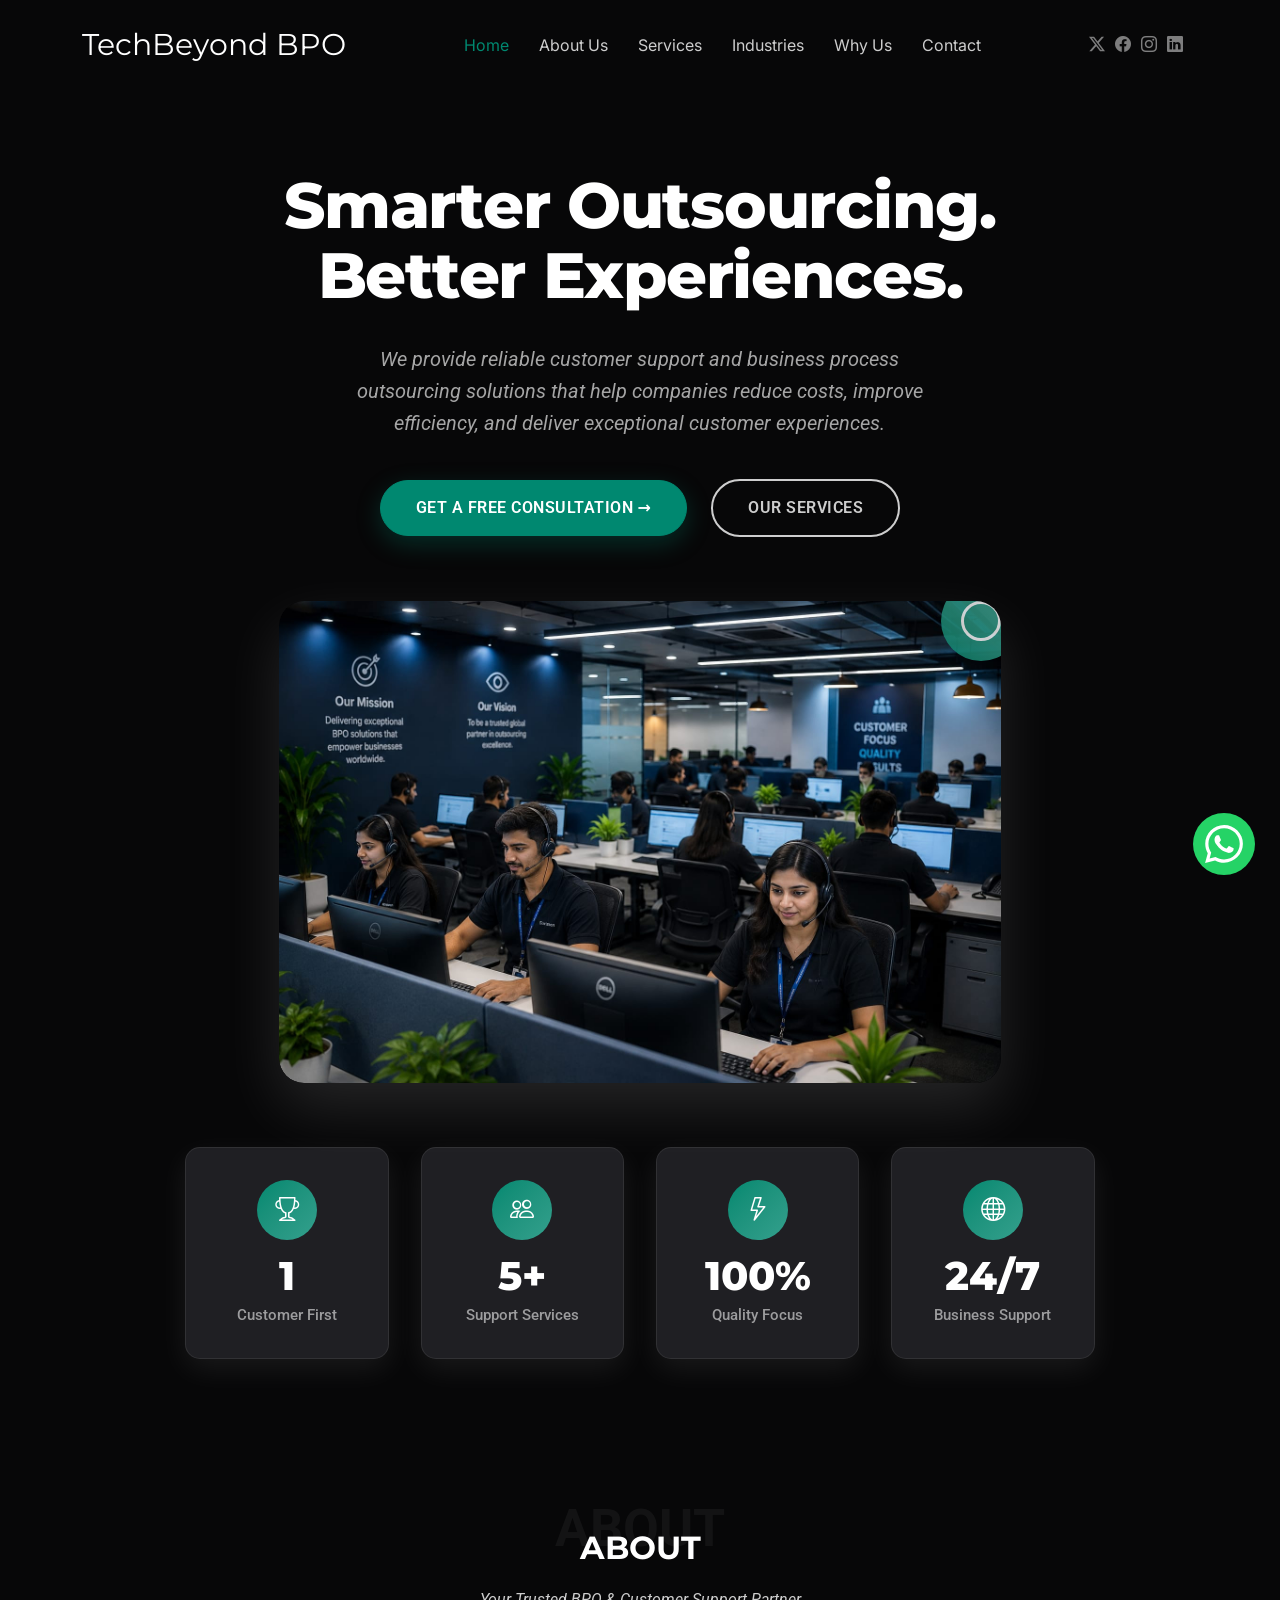
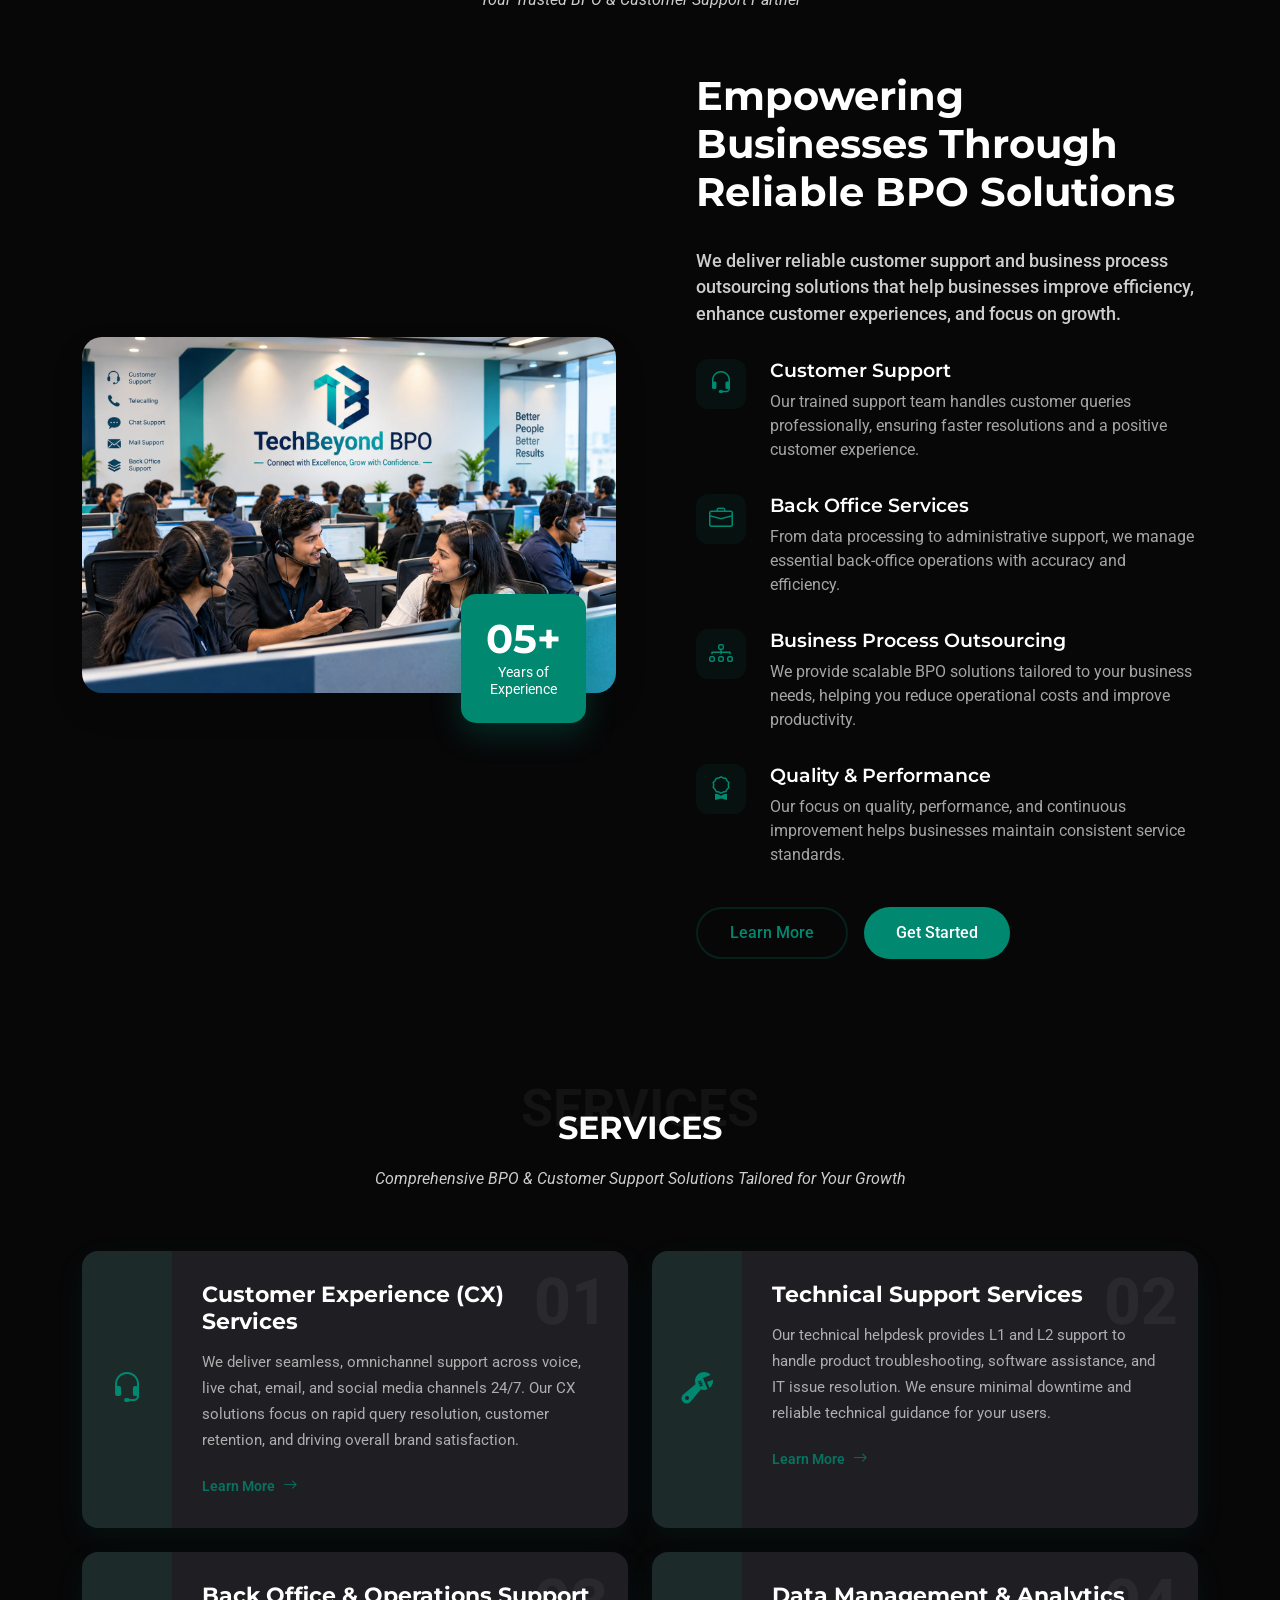
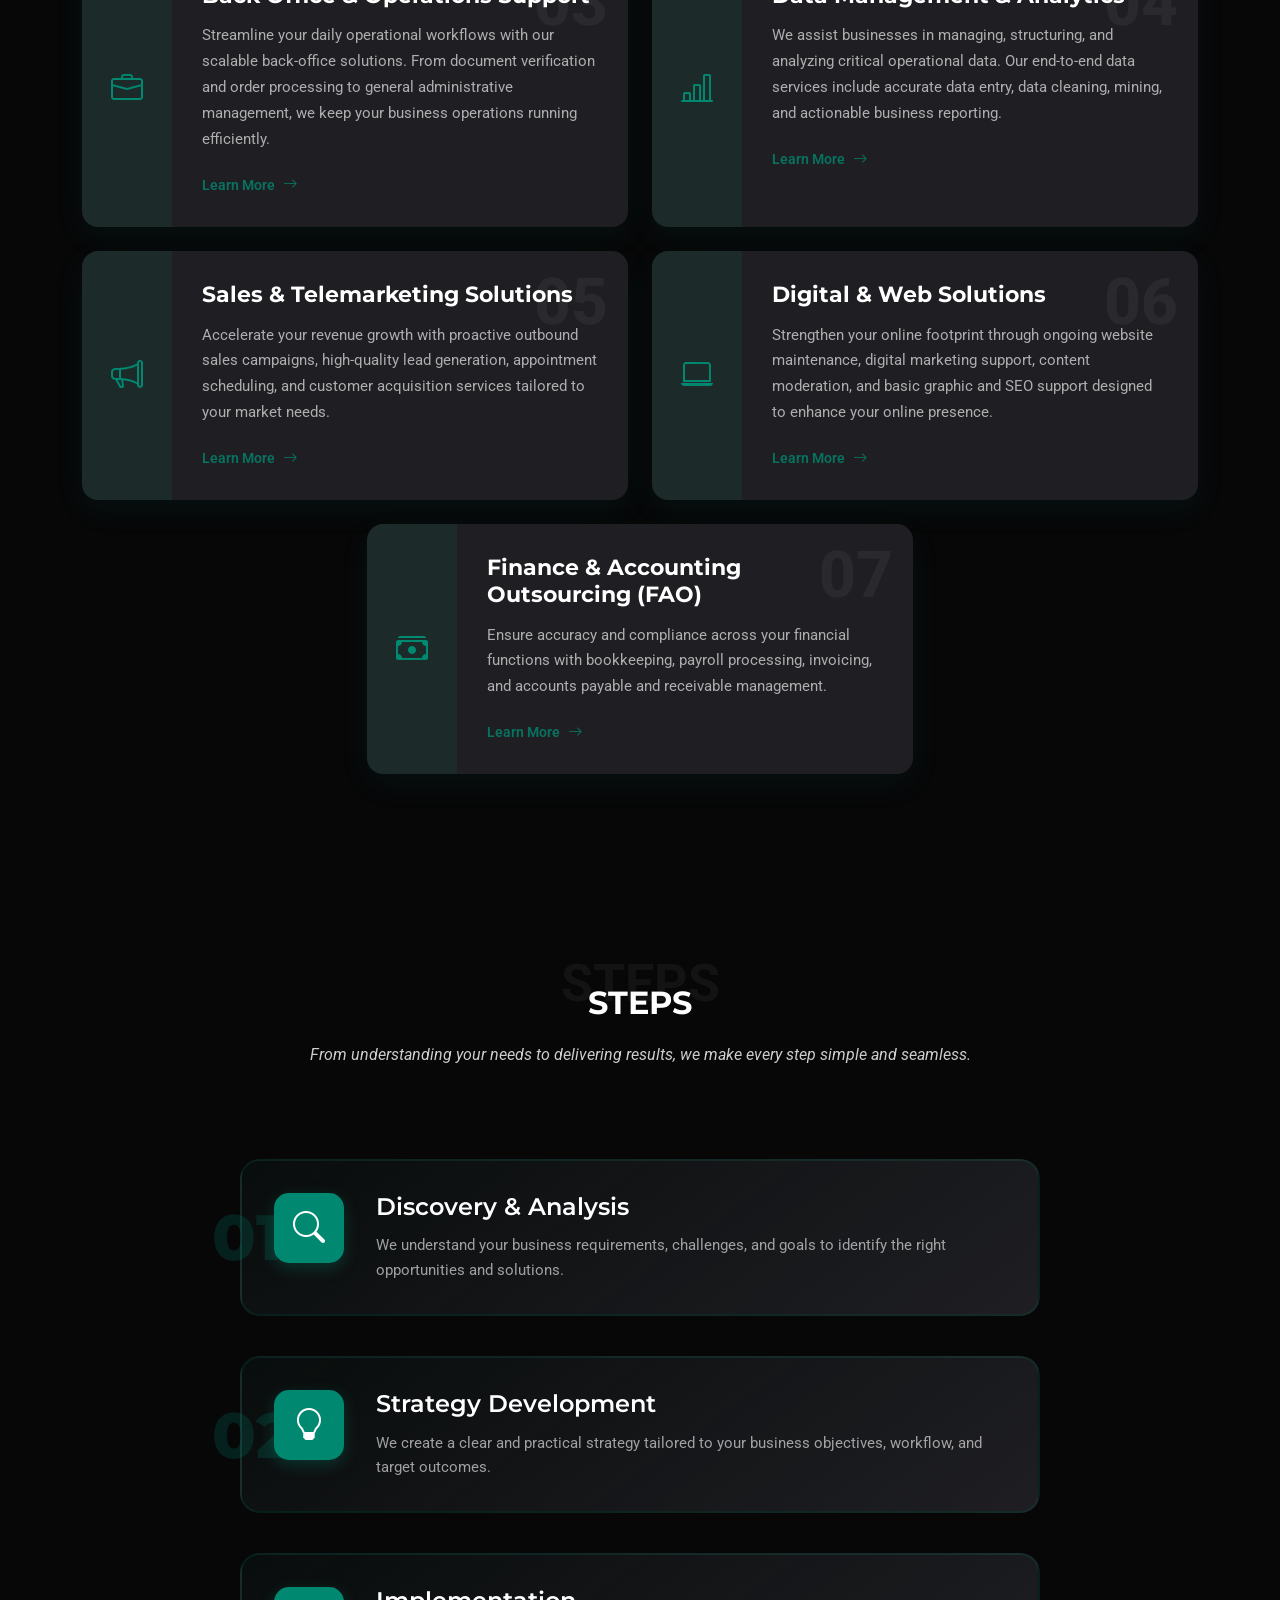
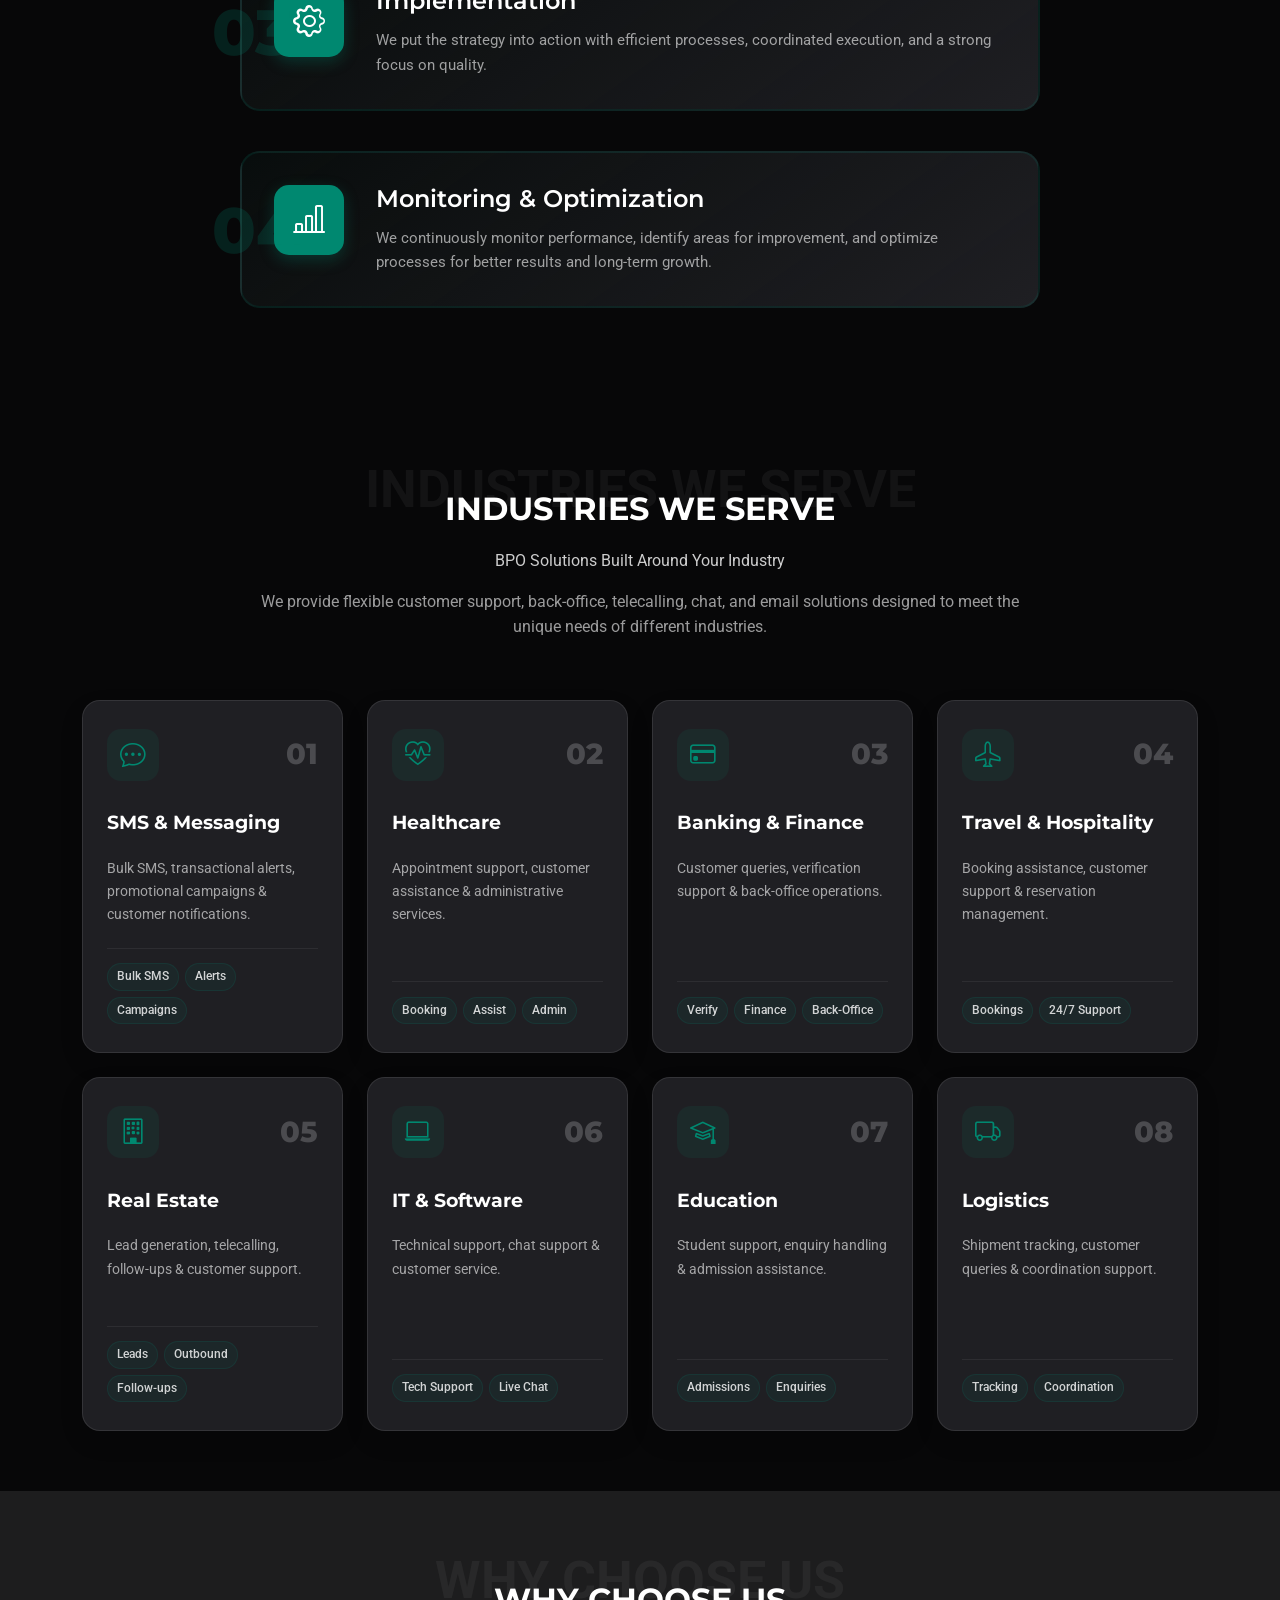
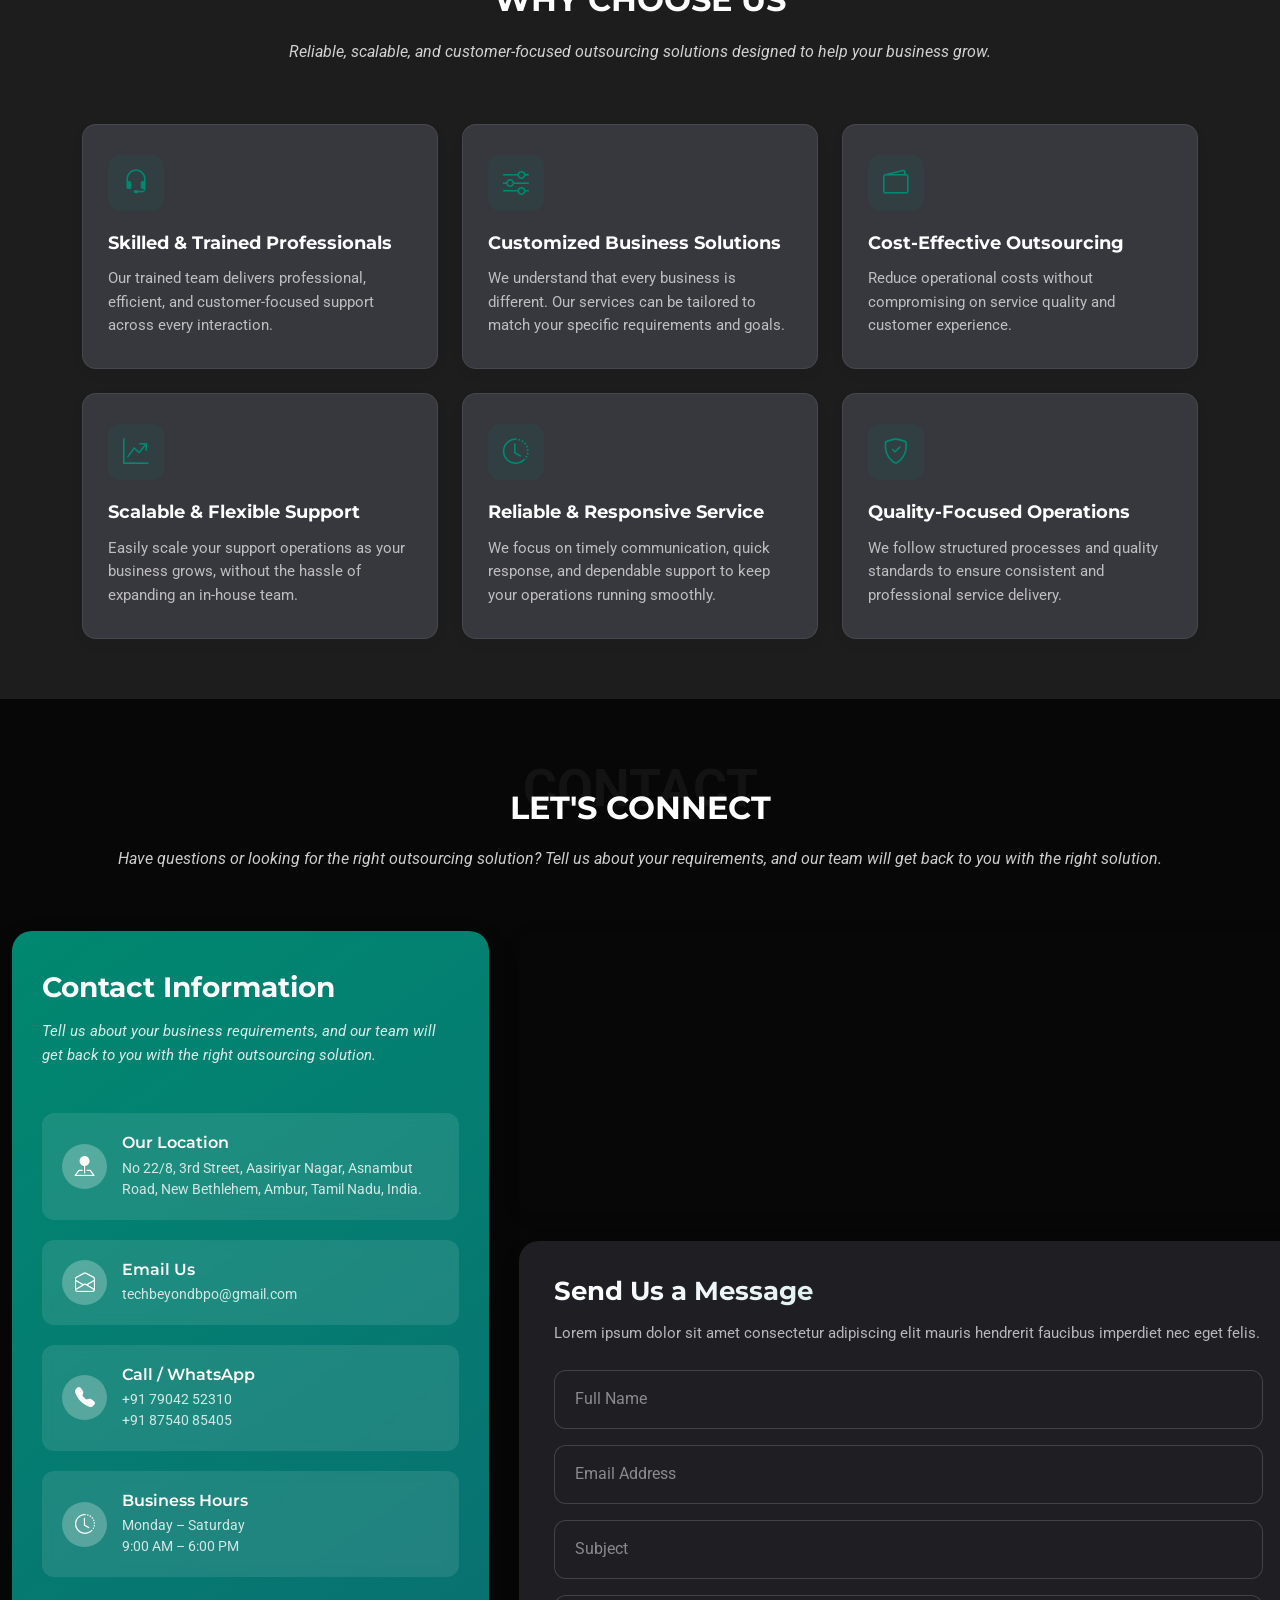
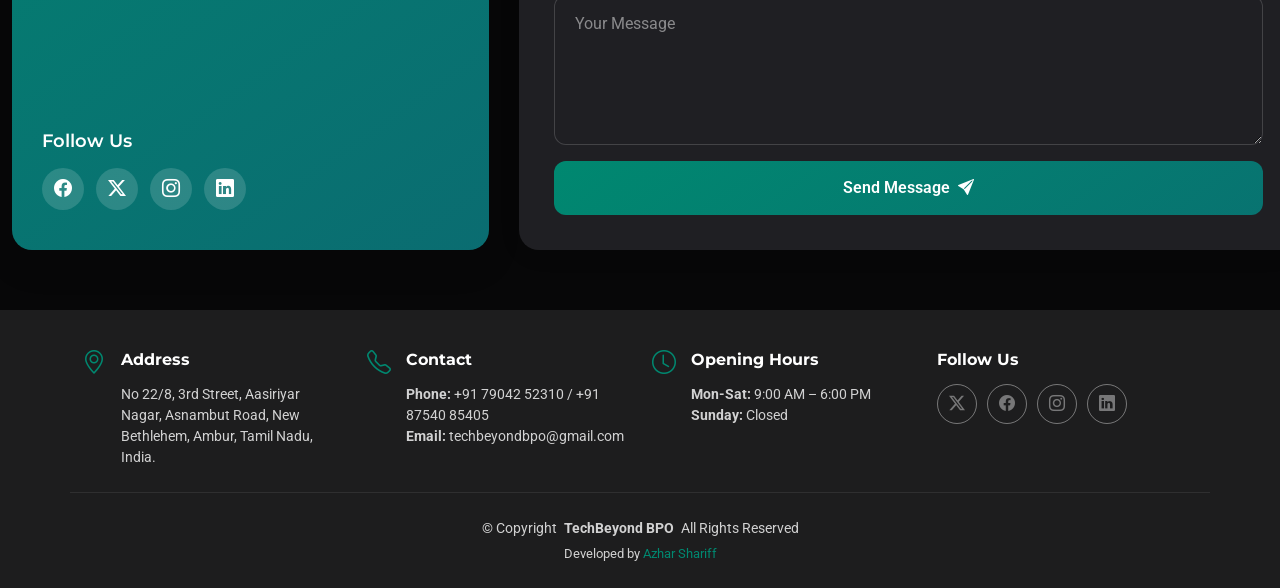
==== commit 507df0fa: "refactor: update footer developer credits across all HTML pages" ====
--- a/index.html
+++ b/index.html
@@ -1371,12 +1371,7 @@
     <div class="container copyright text-center mt-4">
       <p>© <span>Copyright</span> <strong class="px-1 sitename">TechBeyond BPO</strong> <span>All Rights Reserved</span></p>
       <div class="credits">
-        <!-- All the links in the footer should remain intact. -->
-        <!-- You can delete the links only if you've purchased the pro version. -->
-        <!-- Licensing information: https://bootstrapmade.com/license/ -->
-        <!-- Purchase the pro version with working PHP/AJAX contact form: [buy-url] -->
-        Developed by <a href="https://bootstrapmade.com/">Azhar Shariff</a> | <a
-          href="https://bootstrapmade.com/tools/">DevTools</a>
+        Developed by <a href="#">Azhar Shariff</a>
       </div>
     </div>
 
--- a/assets/css/main.css
+++ b/assets/css/main.css
@@ -2992,41 +2992,44 @@
 
 .service-details .service-features .feature-item {
   display: flex;
-  align-items: flex-start;
-  padding: 20px;
+  align-items: center;
+  padding: 18px 22px;
   background: var(--surface-color);
-  border-radius: 8px;
+  border-radius: 10px;
   border: 1px solid color-mix(in srgb, var(--default-color), transparent 90%);
   transition: all 0.3s ease;
+  height: 100%;
 }
 
 .service-details .service-features .feature-item:hover {
   box-shadow: 0 8px 25px color-mix(in srgb, var(--default-color), transparent 90%);
   transform: translateY(-2px);
+  border-color: var(--accent-color);
 }
 
 .service-details .service-features .feature-item .feature-icon {
   background: color-mix(in srgb, var(--accent-color), transparent 90%);
-  width: 60px;
-  height: 60px;
+  width: 50px;
+  height: 50px;
   border-radius: 50%;
   display: flex;
   align-items: center;
   justify-content: center;
-  margin-right: 20px;
+  margin-right: 18px;
   flex-shrink: 0;
 }
 
 .service-details .service-features .feature-item .feature-icon i {
-  font-size: 24px;
+  font-size: 22px;
   color: var(--accent-color);
 }
 
 .service-details .service-features .feature-item .feature-content h5 {
-  font-size: 18px;
+  font-size: 16px;
   font-weight: 600;
-  margin-bottom: 8px;
+  margin: 0;
   color: var(--heading-color);
+  line-height: 1.4;
 }
 
 .service-details .service-features .feature-item .feature-content p {
